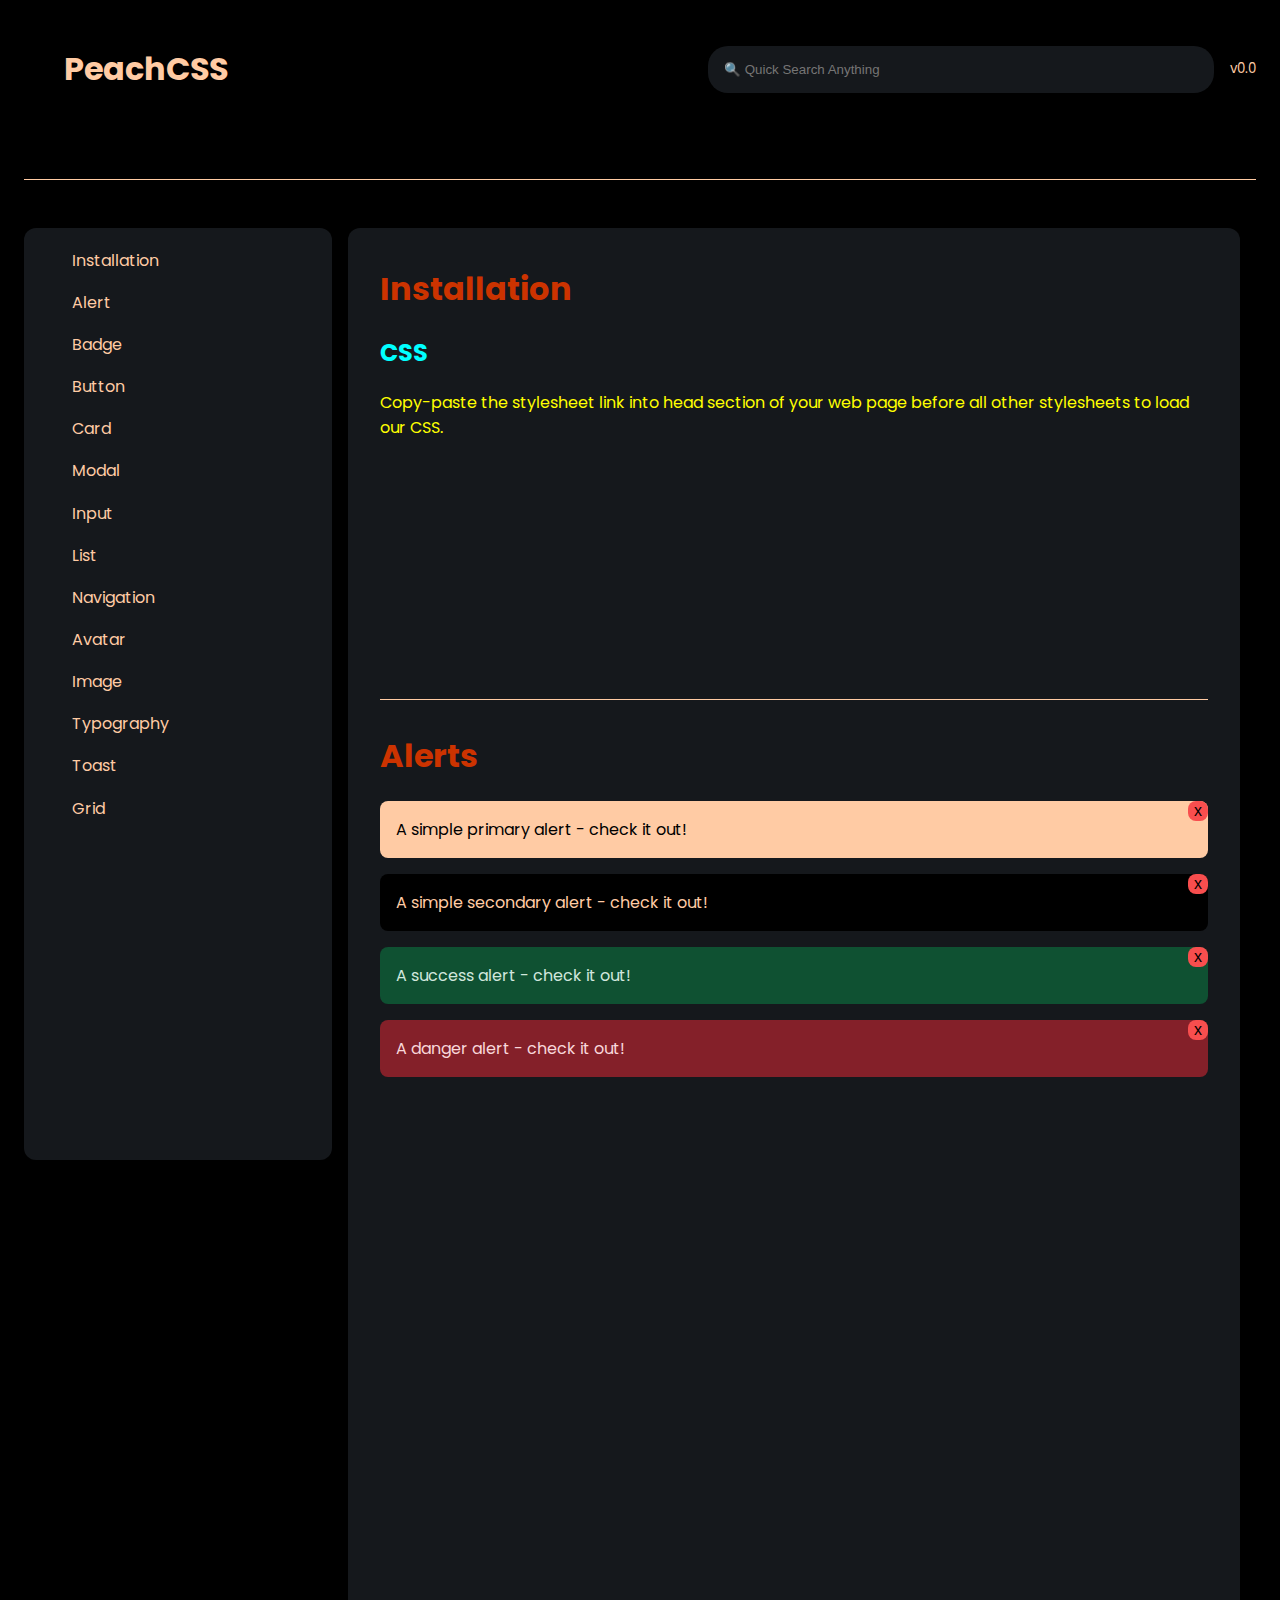
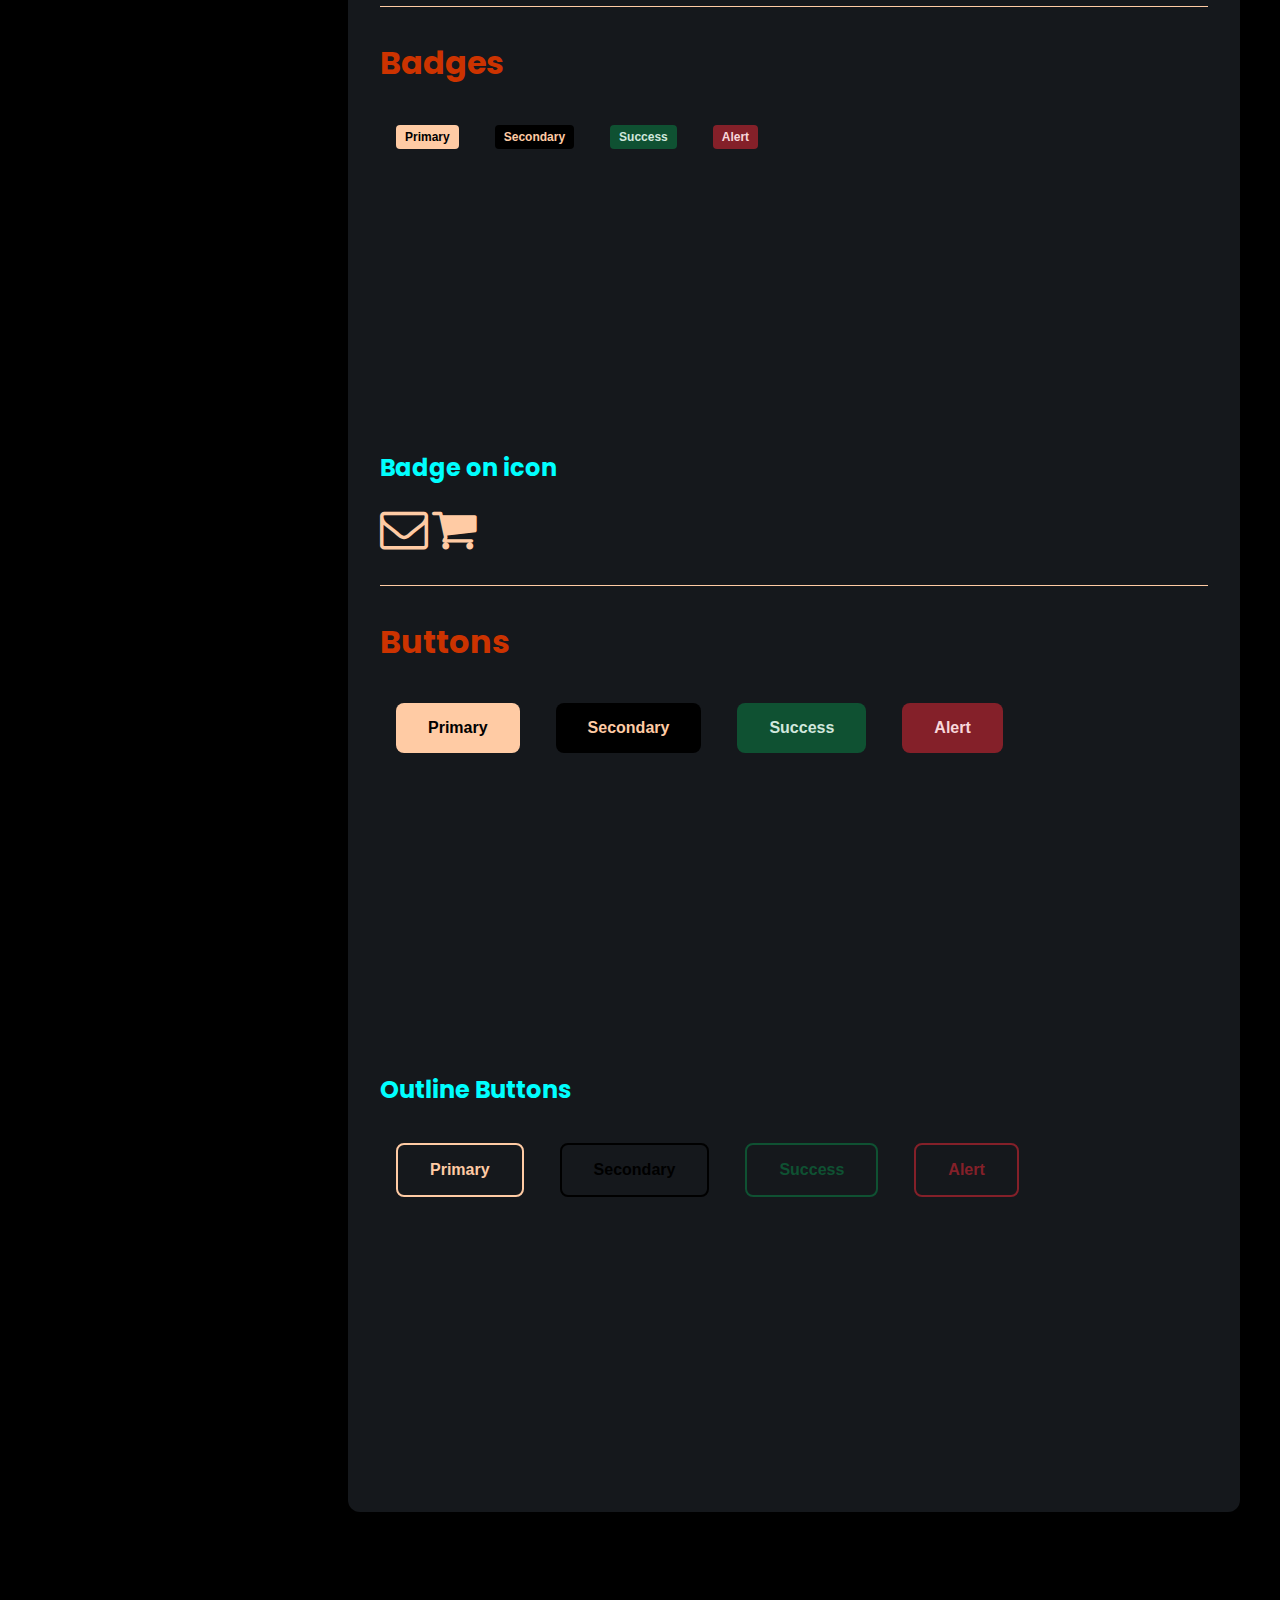
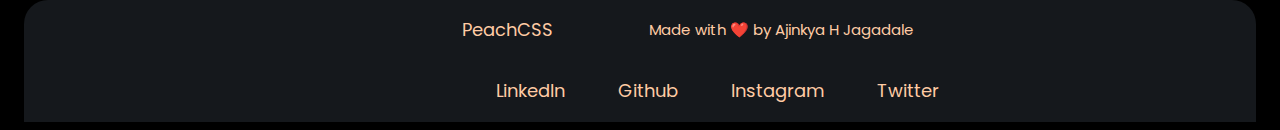
==== main.html @ f51a2811 "update: badges" ====
<!DOCTYPE html>
<html lang="en">
<head>
    <meta charset="UTF-8">
    <meta http-equiv="X-UA-Compatible" content="IE=edge">
    <meta name="viewport" content="width=device-width, initial-scale=1.0">
    <link rel="stylesheet" href="style.css">  
    <link rel="stylesheet" href="https://cdnjs.cloudflare.com/ajax/libs/font-awesome/4.7.0/css/font-awesome.min.css">
    <title>Peach CSS - Component Library</title>
</head>
<body>
    <nav class="navigation">
        <h1 class="nav-head">PeachCSS</h1>
        <input class="nav-input" placeholder="🔍 Quick Search Anything" />
        <small>v0.0</small>
    </nav>
    <div class="divider"></div>
    
    <div class="wrapper">
        <div class="sidebar">
           <div class="sidebar-menu">
            <a  class="indi-link" href="/">Installation</a>
            <a  class="indi-link" href="/">Alert</a>
            <a  class="indi-link" href="/">Badge</a>
            <a  class="indi-link" href="/">Button</a>
            <a  class="indi-link" href="/">Card</a>
            <a  class="indi-link" href="/">Modal</a>
            <a  class="indi-link" href="/">Input</a>
            <a  class="indi-link" href="/">List</a>
            <a  class="indi-link" href="/">Navigation</a>
            <a  class="indi-link" href="/">Avatar</a>
            <a  class="indi-link" href="/">Image</a>
            <a  class="indi-link" href="/">Typography</a>
            <a  class="indi-link" href="/">Toast</a>
            <a  class="indi-link" href="/">Grid</a>
           </div>        
        </div>
        <div class="main-content">
            <div class="installation">
                <h1 style="color: #CC3300;">Installation</h1>
                <h2 style="color: cyan;">CSS</h2> 
                <p style="color: yellow">Copy-paste the stylesheet link into head section of your web page before all other stylesheets to load our CSS.</p>
                <iframe
                    src="https://carbon.now.sh/embed?bg=rgba%28155%2C155%2C155%2C1%29&t=cobalt&wt=sharp&l=auto&ds=true&dsyoff=20px&dsblur=68px&wc=true&wa=true&pv=56px&ph=56px&ln=false&fl=1&fm=Hack&fs=14px&lh=133%25&si=false&es=2x&wm=false&code=%253Clink%2520rel%253D%2522stylesheet%2522%2520href%253D%2522https%253A%252F%252Fpeachcss.netlify.app%252Fstyle.css%2522%2520%252F%253E"
                    style="width: 748px; height: 204px; border:0; transform: scale(1); overflow:hidden;"
                    sandbox="allow-scripts allow-same-origin">
                </iframe>
            </div>
            <div class="divider"></div>
            <div class="alerts">
                <h1 style="color: #CC3300;">Alerts</h1>
                    <div class="primary-simple-alert">
                         <div> A simple primary alert - check it out! </div>  
                        <button class="cross">x</button>
                    </div>
                    <div class="secondary-simple-alert">
                        <div> A simple secondary alert - check it out! </div>  
                       <button class="cross">x</button>
                    </div> 
                    <div class="success-alert">
                        <div> A success alert - check it out! </div>  
                       <button class="cross">x</button>
                    </div>
                    <div class="danger-alert">
                        <div> A danger alert - check it out! </div>  
                       <button class="cross">x</button>
                    </div>
                    <iframe
                        src="https://carbon.now.sh/embed?bg=rgba%28155%2C155%2C155%2C1%29&t=cobalt&wt=sharp&l=auto&ds=true&dsyoff=20px&dsblur=68px&wc=true&wa=true&pv=56px&ph=56px&ln=false&fl=1&fm=Hack&fs=14px&lh=133%25&si=false&es=2x&wm=false&code=%253Cdiv%2520class%253D%2522primary-simple-alert%2522%253E%250A%2509%253Cdiv%253E%2520A%2520simple%2520primary%2520alert%2520-%2520check%2520it%2520out%21%2520%253C%252Fdiv%253E%2520%2520%250A%2520%2520%2520%2520%253Cbutton%2520class%253D%2522cross%2522%253Ex%253C%252Fbutton%253E%250A%253C%252Fdiv%253E%250A%253Cdiv%2520class%253D%2522secondary-simple-alert%2522%253E%250A%2509%253Cdiv%253E%2520A%2520simple%2520secondary%2520alert%2520-%2520check%2520it%2520out%21%2520%253C%252Fdiv%253E%2520%2520%250A%2520%2520%2520%2520%253Cbutton%2520class%253D%2522cross%2522%253Ex%253C%252Fbutton%253E%250A%253C%252Fdiv%253E%2520%250A%253Cdiv%2520class%253D%2522success-alert%2522%253E%250A%2509%253Cdiv%253E%2520A%2520success%2520alert%2520-%2520check%2520it%2520out%21%2520%253C%252Fdiv%253E%2520%2520%250A%2509%253Cbutton%2520class%253D%2522cross%2522%253Ex%253C%252Fbutton%253E%250A%253C%252Fdiv%253E%250A%253Cdiv%2520class%253D%2522danger-alert%2522%253E%250A%2509%253Cdiv%253E%2520A%2520danger%2520alert%2520-%2520check%2520it%2520out%21%2520%253C%252Fdiv%253E%2520%2520%250A%2520%2520%2520%2520%253Cbutton%2520class%253D%2522cross%2522%253Ex%253C%252Fbutton%253E%250A%253C%252Fdiv%253E"
                        style="width: 648px; height: 474px; border:0; transform: scale(1); overflow:hidden;"
                        sandbox="allow-scripts allow-same-origin">
                    </iframe>
            </div>
            <div class="divider"></div>
            <div class="badges">
                <h1 style="color: #CC3300;">Badges</h1>
                <button class="primary-col badge">Primary</button>
                <button class="secondary-col badge">Secondary</button>
                <button class="success-col badge">Success</button>
                <button class="danger-col badge">Alert</button>
                <iframe
                    src="https://carbon.now.sh/embed?bg=rgba%28155%2C155%2C155%2C1%29&t=cobalt&wt=sharp&l=auto&ds=true&dsyoff=20px&dsblur=68px&wc=true&wa=true&pv=56px&ph=56px&ln=false&fl=1&fm=Hack&fs=14px&lh=133%25&si=false&es=2x&wm=false&code=%253Cbutton%2520class%253D%2522primary-col%2520badge%2522%253EPrimary%253C%252Fbutton%253E%250A%253Cbutton%2520class%253D%2522secondary-col%2520badge%2522%253ESecondary%253C%252Fbutton%253E%250A%253Cbutton%2520class%253D%2522success-col%2520badge%2522%253ESuccess%253C%252Fbutton%253E%250A%253Cbutton%2520class%253D%2522danger-col%2520badge%2522%253EAlert%253C%252Fbutton%253E"
                    style="width: 606px; height: 258px; border:0; transform: scale(1); overflow:hidden;"
                    sandbox="allow-scripts allow-same-origin">
                </iframe>
                <h2 style="color: cyan;">Badge on icon</h2>
                <i class="fa fa-envelope-o" style="font-size:48px;" aria-hidden="true"></i> 
                <i class="fa fa-shopping-cart" style="font-size:48px;" aria-hidden="true"></i>
            </div>
              
            <div class="divider"></div>
            <div class="buttons">
                <h1 style="color: #CC3300;">Buttons</h1>
                <button class="primary-button">Primary</button>
                <button class="secondary-button">Secondary</button>
                <button class="success-button">Success</button>
                <button class="danger-button">Alert</button>
                <iframe
                    src="https://carbon.now.sh/embed?bg=rgba%28155%2C155%2C155%2C1%29&t=cobalt&wt=sharp&l=auto&ds=true&dsyoff=20px&dsblur=68px&wc=true&wa=true&pv=56px&ph=56px&ln=false&fl=1&fm=Hack&fs=14px&lh=133%25&si=false&es=2x&wm=false&code=%253Cbutton%2520class%253D%2522primary-button%2522%253EPrimary%253C%252Fbutton%253E%250A%253Cbutton%2520class%253D%2522secondary-button%2522%253ESecondary%253C%252Fbutton%253E%250A%253Cbutton%2520class%253D%2522success-button%2522%253ESuccess%253C%252Fbutton%253E%250A%253Cbutton%2520class%253D%2522danger-button%2522%253EAlert%253C%252Fbutton%253E%250A%2520%2520%2520%2520%2520%2520%2520%2520%2520%2520%2520%2520%2520%2520%2520%2520"
                    style="width: 580px; height: 276px; border:0; transform: scale(1); overflow:hidden;"
                    sandbox="allow-scripts allow-same-origin">
                </iframe>
                <h2 style="color: cyan;">Outline Buttons</h2>
                <button class="outline-primary-button">Primary</button>
                <button class="outline-secondary-button">Secondary</button>
                <button class="outline-success-button">Success</button>
                <button class="outline-danger-button">Alert</button>  
                <iframe
                    src="https://carbon.now.sh/embed?bg=rgba%28155%2C155%2C155%2C1%29&t=cobalt&wt=sharp&l=auto&ds=true&dsyoff=20px&dsblur=68px&wc=true&wa=true&pv=56px&ph=56px&ln=false&fl=1&fm=Hack&fs=14px&lh=133%25&si=false&es=2x&wm=false&code=%253Cbutton%2520class%253D%2522outline-primary-button%2522%253EPrimary%253C%252Fbutton%253E%250A%253Cbutton%2520class%253D%2522outline-secondary-button%2522%253ESecondary%253C%252Fbutton%253E%250A%253Cbutton%2520class%253D%2522outline-success-button%2522%253ESuccess%253C%252Fbutton%253E%250A%253Cbutton%2520class%253D%2522outline-danger-button%2522%253EAlert%253C%252Fbutton%253E%250A%2520%2520%2520%2520%2520%2520%2520%2520%2520%2520%2520%2520%2520%2520%2520%2520"
                    style="width: 648px; height: 276px; border:0; transform: scale(1); overflow:hidden;"
                    sandbox="allow-scripts allow-same-origin">
                </iframe>          
            </div>
        </div>
    </div>


    <footer >
        <div class="footer">
            <div class="footer-content">
                <div class="footer-header">
                    PeachCSS 
                </div>
                <small>Made with ❤️ by Ajinkya H Jagadale</small>    
            </div>
            <ul class="list-non-bullet">
            <li class="list-item-inline">
                <a class="link" href="https://www.linkedin.com/in/ajinkya-h-jagadale-78a899200">LinkedIn</a>
            </li>
            <li  class="list-item-inline">
                <a class="link" href="https://github.com/ajinkyajagdale21">Github</a>
            </li>
            <li  class="list-item-inline">
                <a class="link" href="https://instagram.com/ajinkyajagdale21">Instagram</a>
            </li>
            <li  class="list-item-inline">
                <a class="link" href="https://twitter.com/Ajinkya_J_21">Twitter</a>
            </li>
        </ul>
        </div> 
    </footer>
</body>
</html>
---- style.css ----
@import url("https://fonts.googleapis.com/css2?family=Poppins:wght@600&display=swap");

body {
  font-family: "Poppins", sans-serif;
  background-color: black;
  color: #ffcba4;
  padding: 0rem 1rem;
}
.navigation {
  display: flex;
  align-items: center;
  justify-content: center;
  padding-left: 40px;
  padding-top: 1rem;
  padding-bottom: 2rem;
}
.nav-head {
  font-weight: bolder;
}
.nav-input {
  padding: 1rem;
  margin-left: 30rem;
  border: none;
  width: 40%;
  background-color: #15181c;
  border-radius: 20px;
  color: white;
}
.navigation > small {
  margin-left: 1rem;
}
.divider {
  height: 0.07rem;
  background-color: #ffcba4;
  margin: 2rem 0rem;
}
section {
  padding: 2rem;
  color: white;
}
section > p {
  color: rgb(122, 231, 231);
  padding: 2rem 18rem;
}
.section-header {
  font-size: x-large;
  font-weight: bolder;
  padding: 0rem 18rem;
}
.sec-btn {
  border: none;
  color: black;
  background-color: #ffcba4;
  padding: 1rem;
  font-weight: 780;
  border-radius: 0.5rem;
  border: white;
  margin: 1rem 33rem;
  font-size: large;
  cursor: pointer;
  text-decoration: none;
}
.footer {
  background-color: #15181c;
  padding-bottom: 0.01rem;
  margin-top: 4.5rem;
  border-top-right-radius: 1.5rem;
  border-top-left-radius: 1.5rem;
  font-size: large;
}
.footer-header {
  padding: 1rem 6rem;
}
.footer-content {
  display: flex;
  align-items: center;
  justify-content: center;
}
.list-non-bullet {
  list-style: none;
  padding-left: 28rem;
}

.list-item-inline {
  display: inline;
  padding: 0rem 0.5rem;
}
.link {
  box-sizing: border-box;
  text-decoration: none;
  padding: 0.5rem 1rem;
  color: #ffcba4;
  display: inline;
}
.wrapper {
  display: grid;
  grid-template-columns: 1fr 3fr;
  position: relative;
}
.sidebar {
  height: 100vh;
  margin-top: 1rem;
  padding-top: 1rem;
  padding-bottom: 1rem;
  padding-right: 3rem;
  padding-left: 3rem;
  display: flex;
  flex-direction: column;
  justify-content: space-between;
  align-items: initial;
  position: sticky;
  top: 0;
  left: 0;
  background-color: #15181c;
  border-radius: 0.75rem;
}
.sidebar-menu {
  height: 590px;
  display: flex;
  flex-direction: column;
  justify-content: space-around;
}
.indi-link {
  text-decoration: none;
  color: #ffcba4;
  padding-bottom: 0.6rem;
}
.main-content {
  background-color: #15181c;
  border: box;
  border-radius: 0.75rem;
  margin: 1rem 1rem;
  position: relative;
  padding: 1rem 2rem;
}
.primary-simple-alert {
  padding: 1rem;
  margin: 1rem 0rem;
  color: black;
  background-color: #ffcba4;
  position: relative;
  border-radius: 0.5rem;
}
.secondary-simple-alert {
  padding: 1rem;
  margin: 1rem 0rem;
  background-color: black;
  color: #ffcba4;
  position: relative;
  border-radius: 0.5rem;
}
.success-alert {
  padding: 1rem;
  margin: 1rem 0rem;
  background-color: #0f5132;
  color: #d1e7dd;
  position: relative;
  border-radius: 0.5rem;
}
.danger-alert {
  padding: 1rem;
  margin: 1rem 0rem;
  background-color: #842029;
  color: #f8d7da;
  position: relative;
  border-radius: 0.5rem;
}
.cross {
  position: absolute;
  top: 0px;
  right: 0px;
  border: none;
  border-radius: 0.5rem;
  cursor: pointer;
  color: black;
  background-color: rgb(248, 78, 78);
  font-size: medium;
}
.primary-button {
  color: black;
  background-color: #ffcba4;
  border: none;
  padding: 1rem 2rem;
  margin: 1rem;
  border-radius: 0.5rem;
  font-size: medium;
  font-weight: bold;
  cursor: pointer;
}
.secondary-button {
  background-color: black;
  color: #ffcba4;
  border: none;
  padding: 1rem 2rem;
  margin: 1rem;
  border-radius: 0.5rem;
  font-size: medium;
  font-weight: bold;
  cursor: pointer;
}
.success-button {
  background-color: #0f5132;
  color: #d1e7dd;
  border: none;
  padding: 1rem 2rem;
  margin: 1rem;
  border-radius: 0.5rem;
  font-size: medium;
  font-weight: bold;
  cursor: pointer;
}
.danger-button {
  background-color: #842029;
  color: #f8d7da;
  border: none;
  padding: 1rem 2rem;
  margin: 1rem;
  border-radius: 0.5rem;
  font-size: medium;
  font-weight: bold;
  cursor: pointer;
}
.outline-primary-button {
  color: #ffcba4;
  background-color: #15181c;
  border: 2px solid #ffcba4;
  padding: 1rem 2rem;
  margin: 1rem;
  border-radius: 0.5rem;
  font-size: medium;
  font-weight: bold;
  cursor: pointer;
}
.outline-secondary-button {
  background-color: #15181c;
  color: black;
  border: 2px solid black;
  padding: 1rem 2rem;
  margin: 1rem;
  border-radius: 0.5rem;
  font-size: medium;
  font-weight: bold;
  cursor: pointer;
}
.outline-success-button {
  background-color: #15181c;
  color: #0f5132;
  border: 2px solid #0f5132;
  padding: 1rem 2rem;
  margin: 1rem;
  border-radius: 0.5rem;
  font-size: medium;
  font-weight: bold;
  cursor: pointer;
}
.outline-danger-button {
  background-color: #15181c;
  color: #842029;
  border: 2px solid #842029;
  padding: 1rem 2rem;
  margin: 1rem;
  border-radius: 0.5rem;
  font-size: medium;
  font-weight: bold;
  cursor: pointer;
}
.primary-col {
  background-color: #ffcba4;
  color: black;
}
.secondary-col {
  color: #ffcba4;
  background-color: black;
}
.success-col {
  background-color: #0f5132;
  color: #d1e7dd;
}
.danger-col {
  background-color: #842029;
  color: #f8d7da;
}
.badge {
  padding: 0.25rem 0.5rem;
  border: 1px solid transparent;
  margin: 1rem;
  font-size: 0.75rem;
  font-weight: 600;
  border-radius: 00.25rem;
}
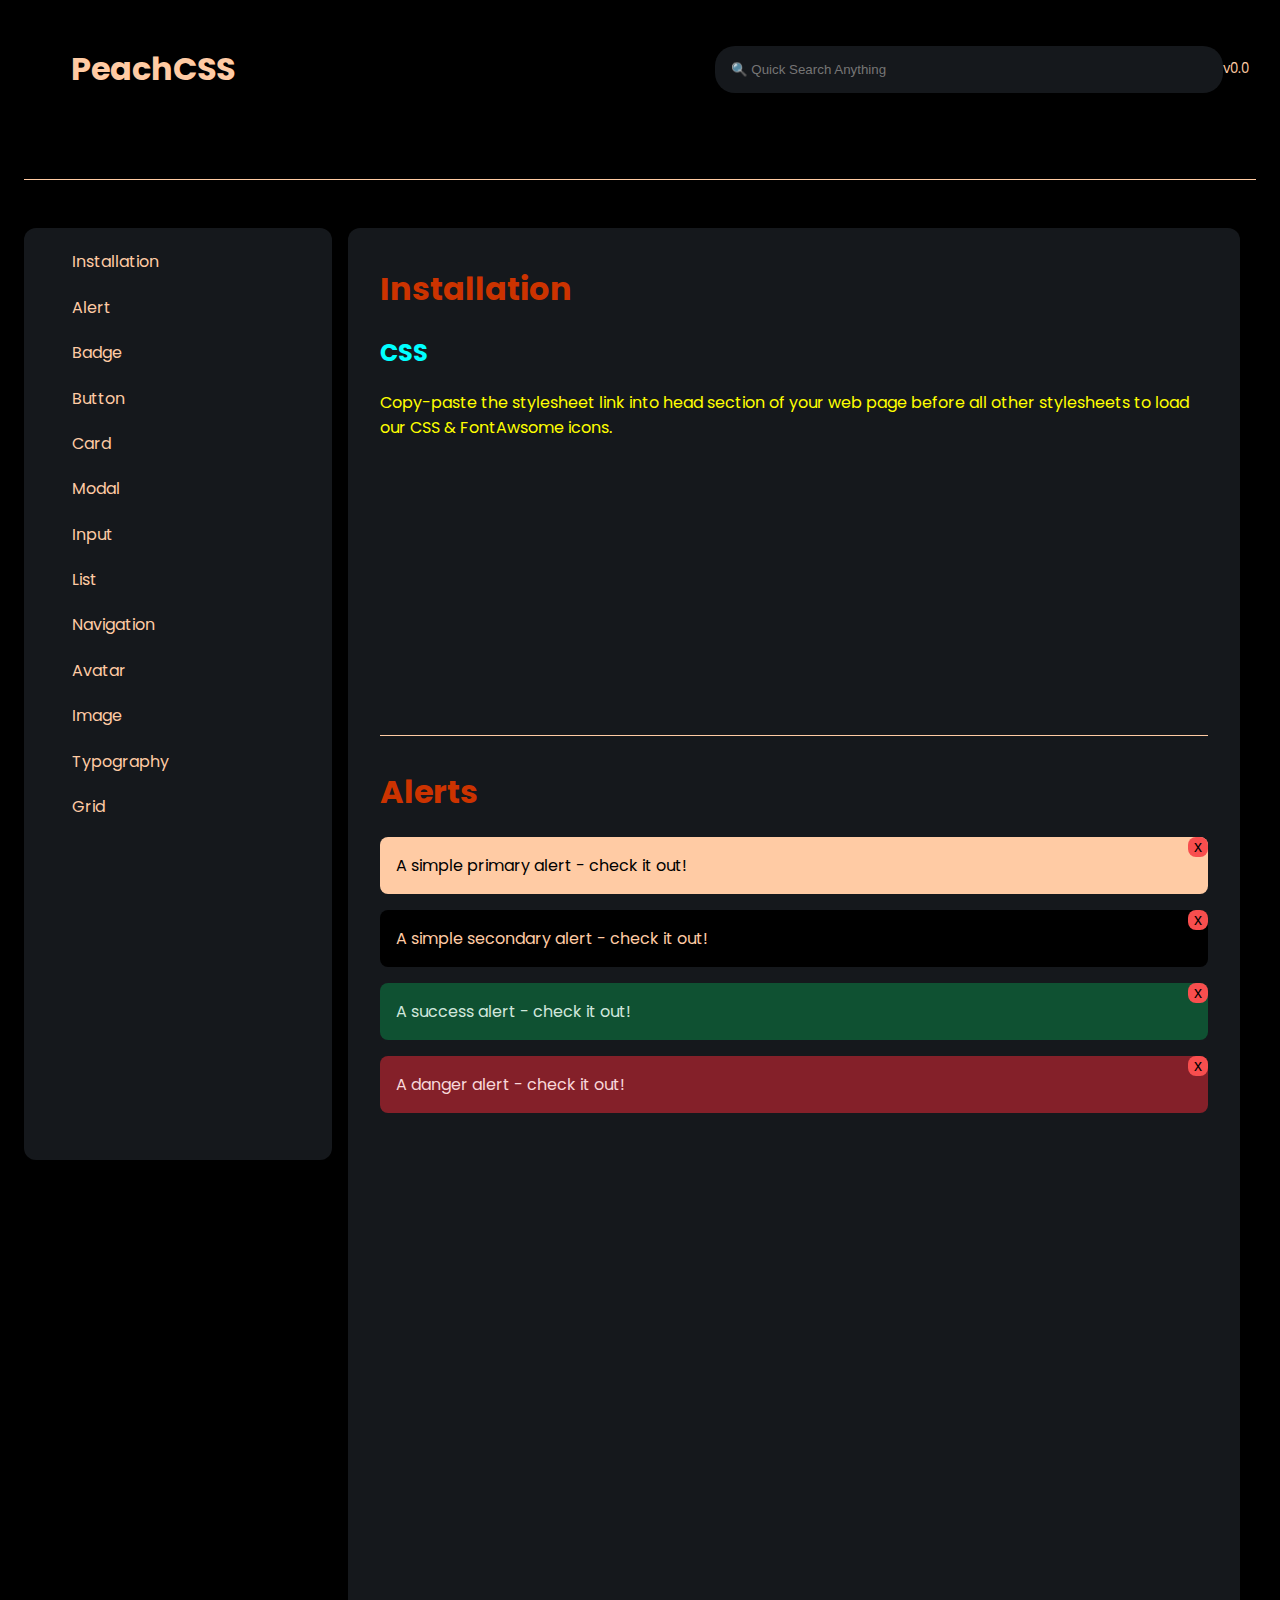
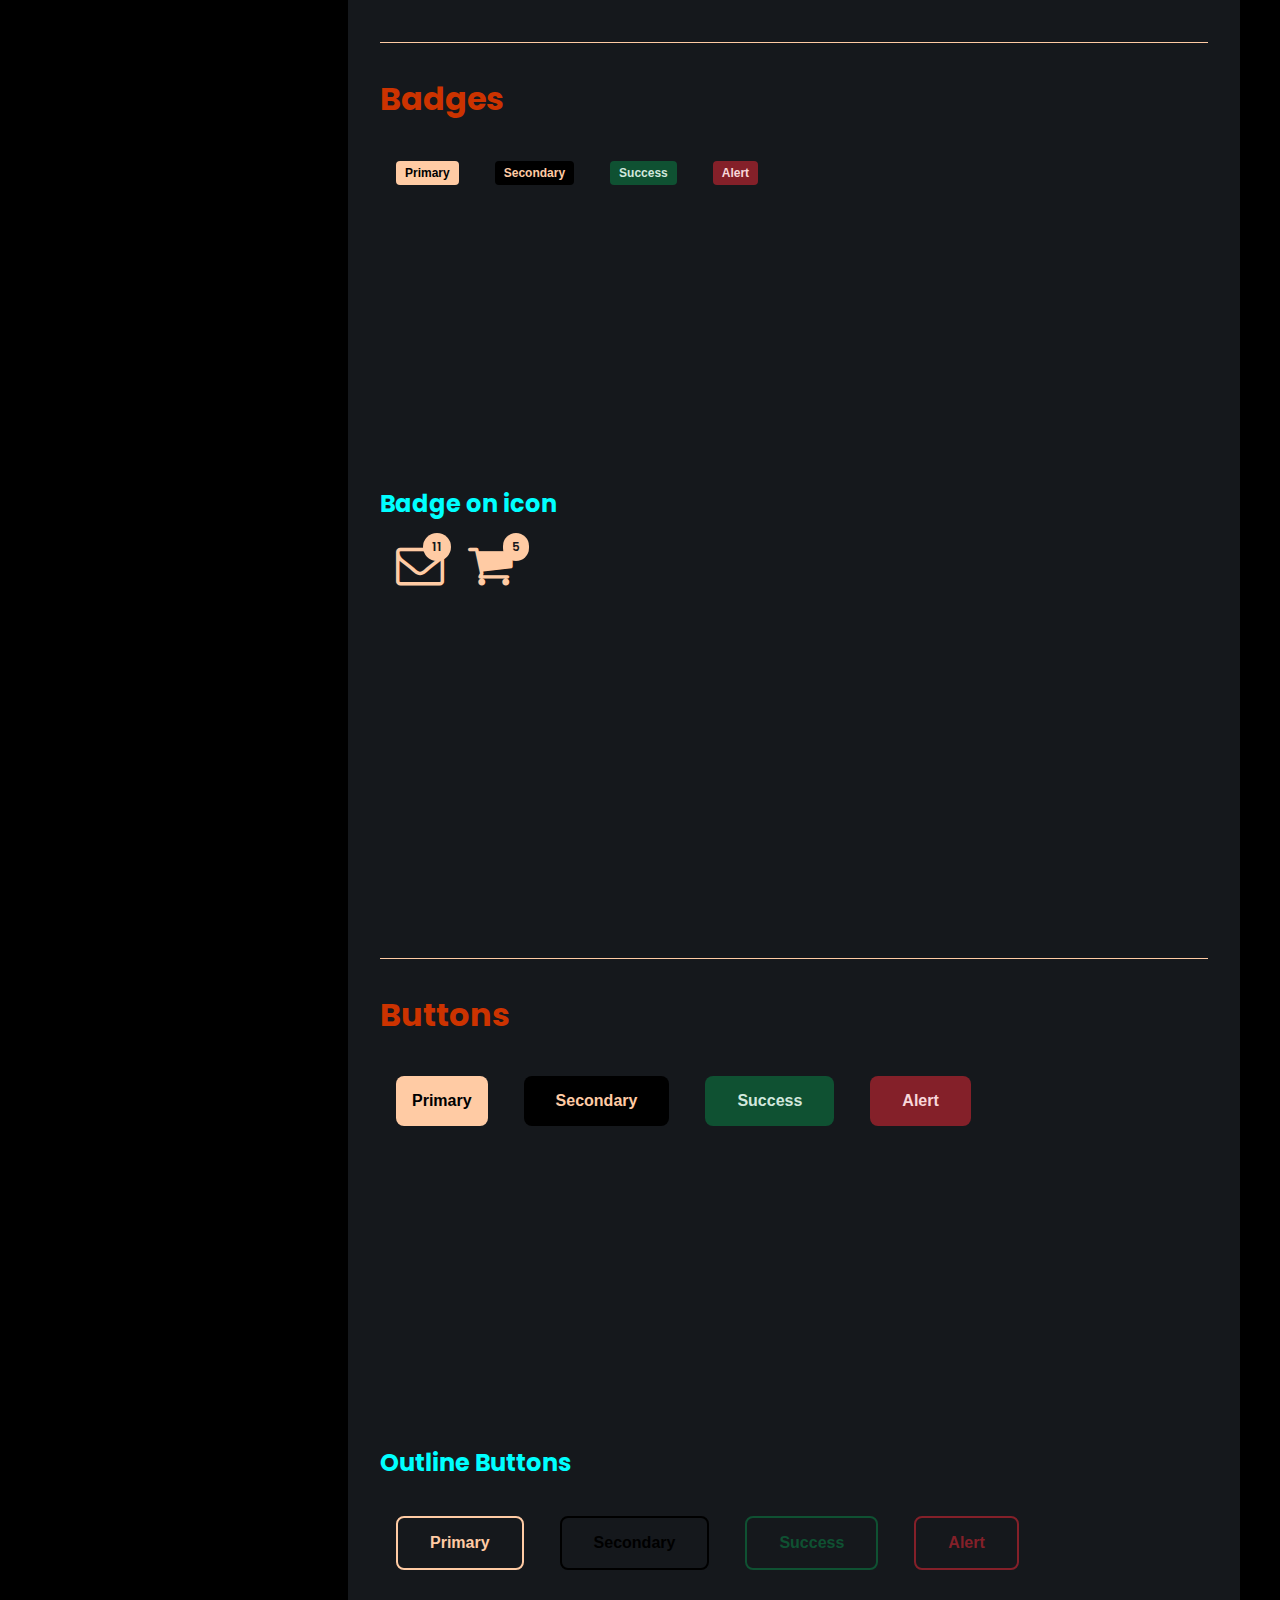
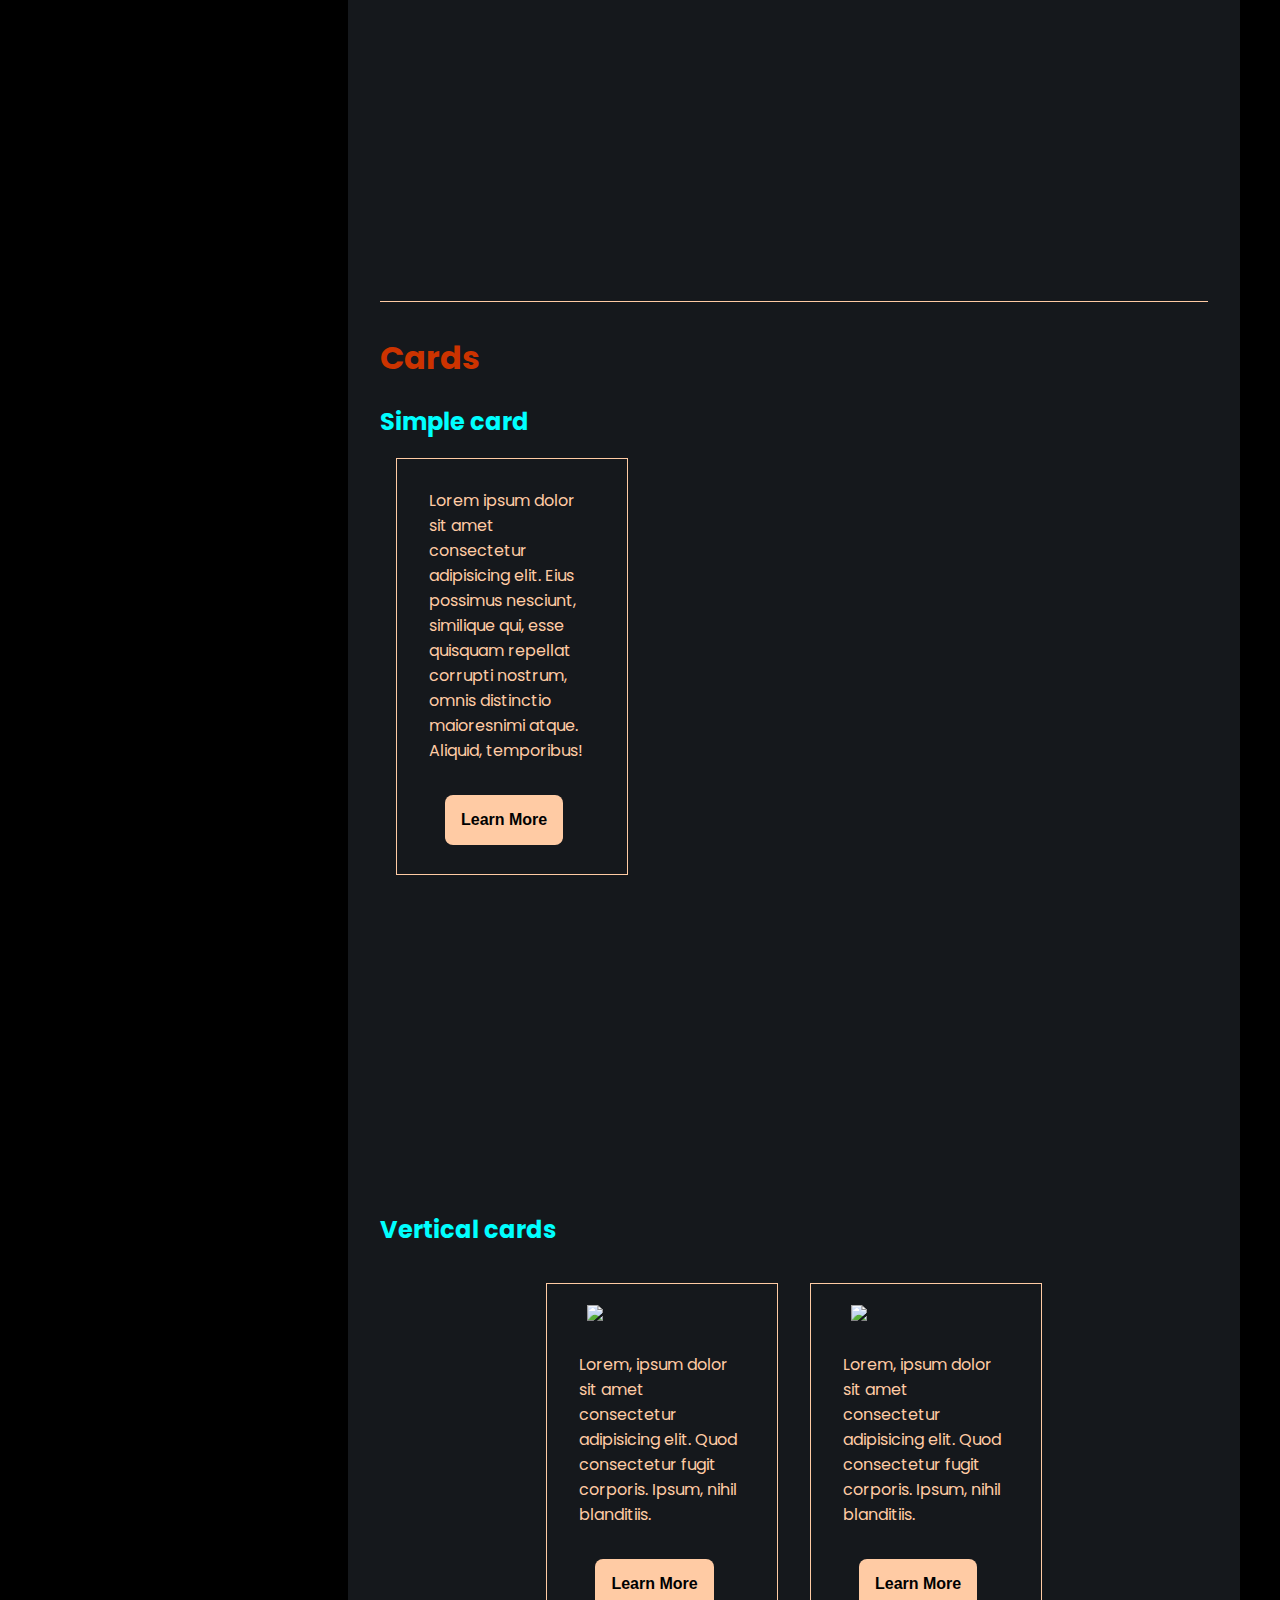
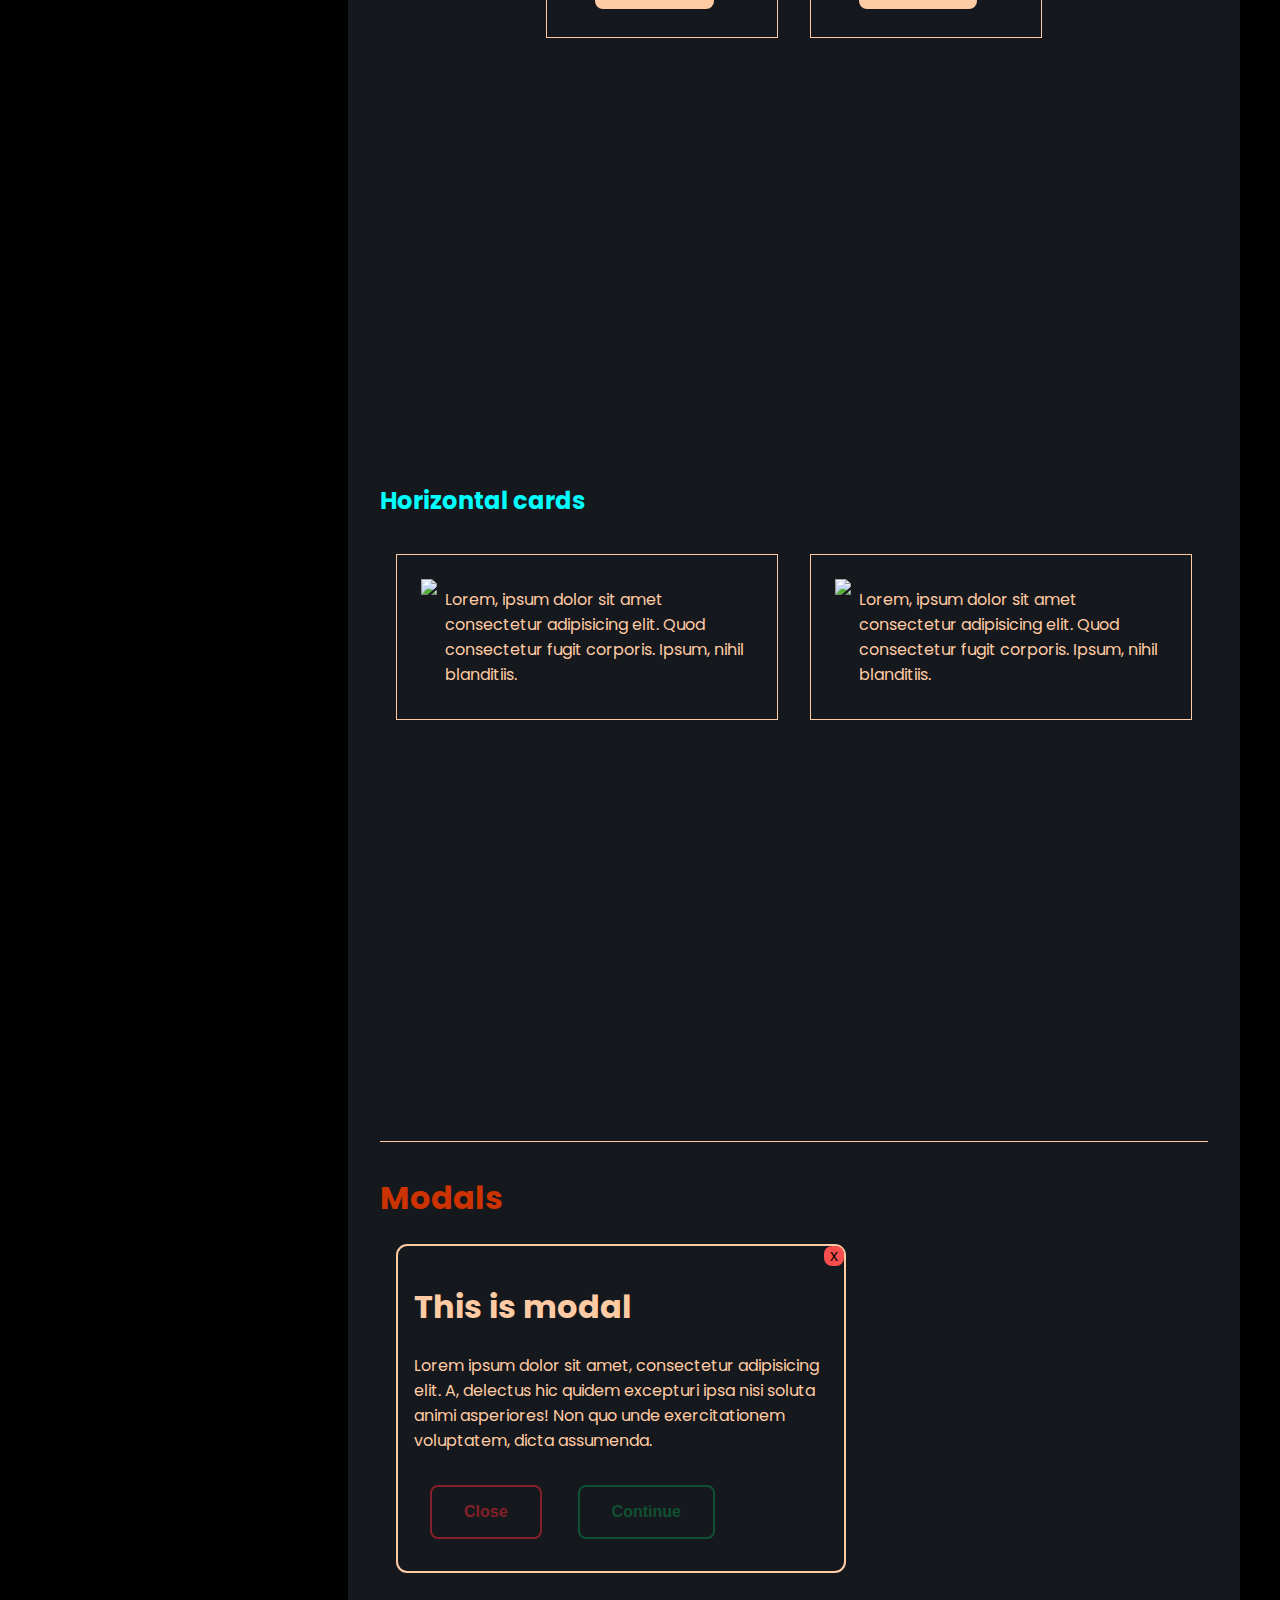
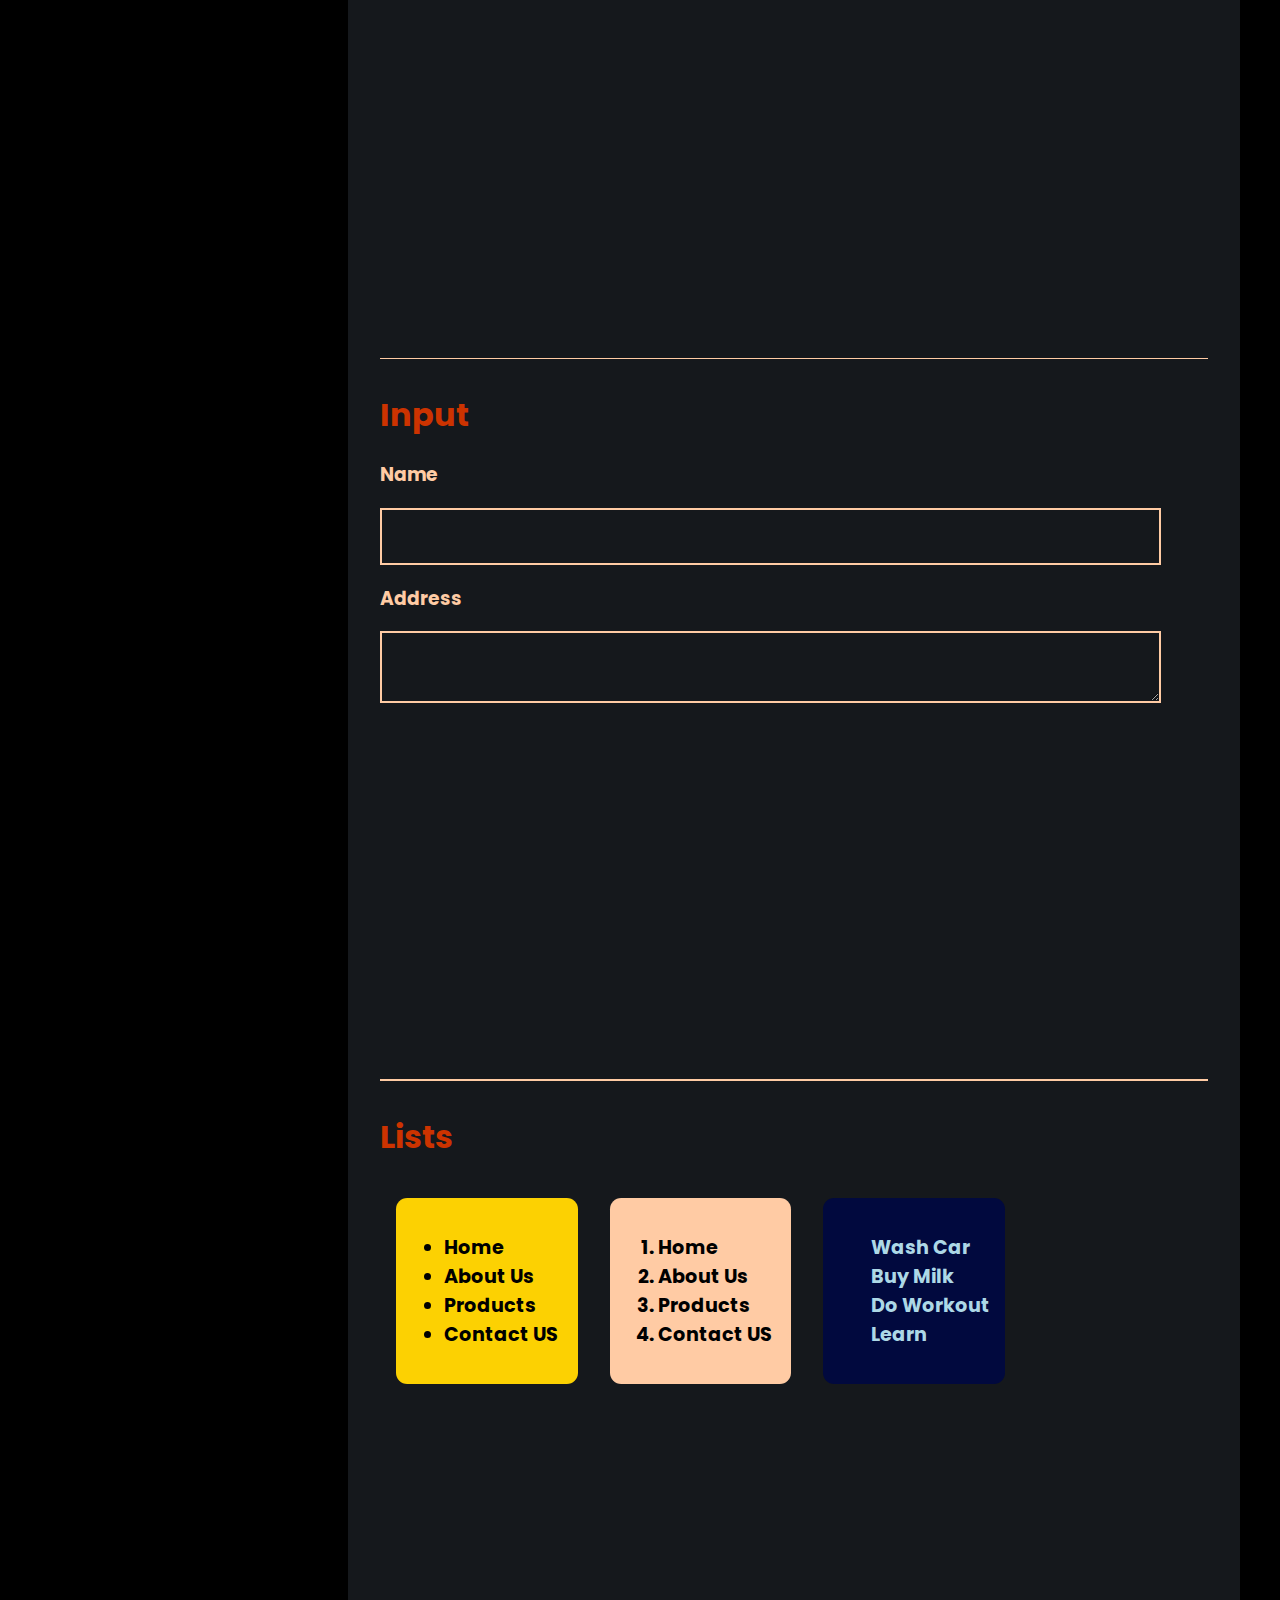
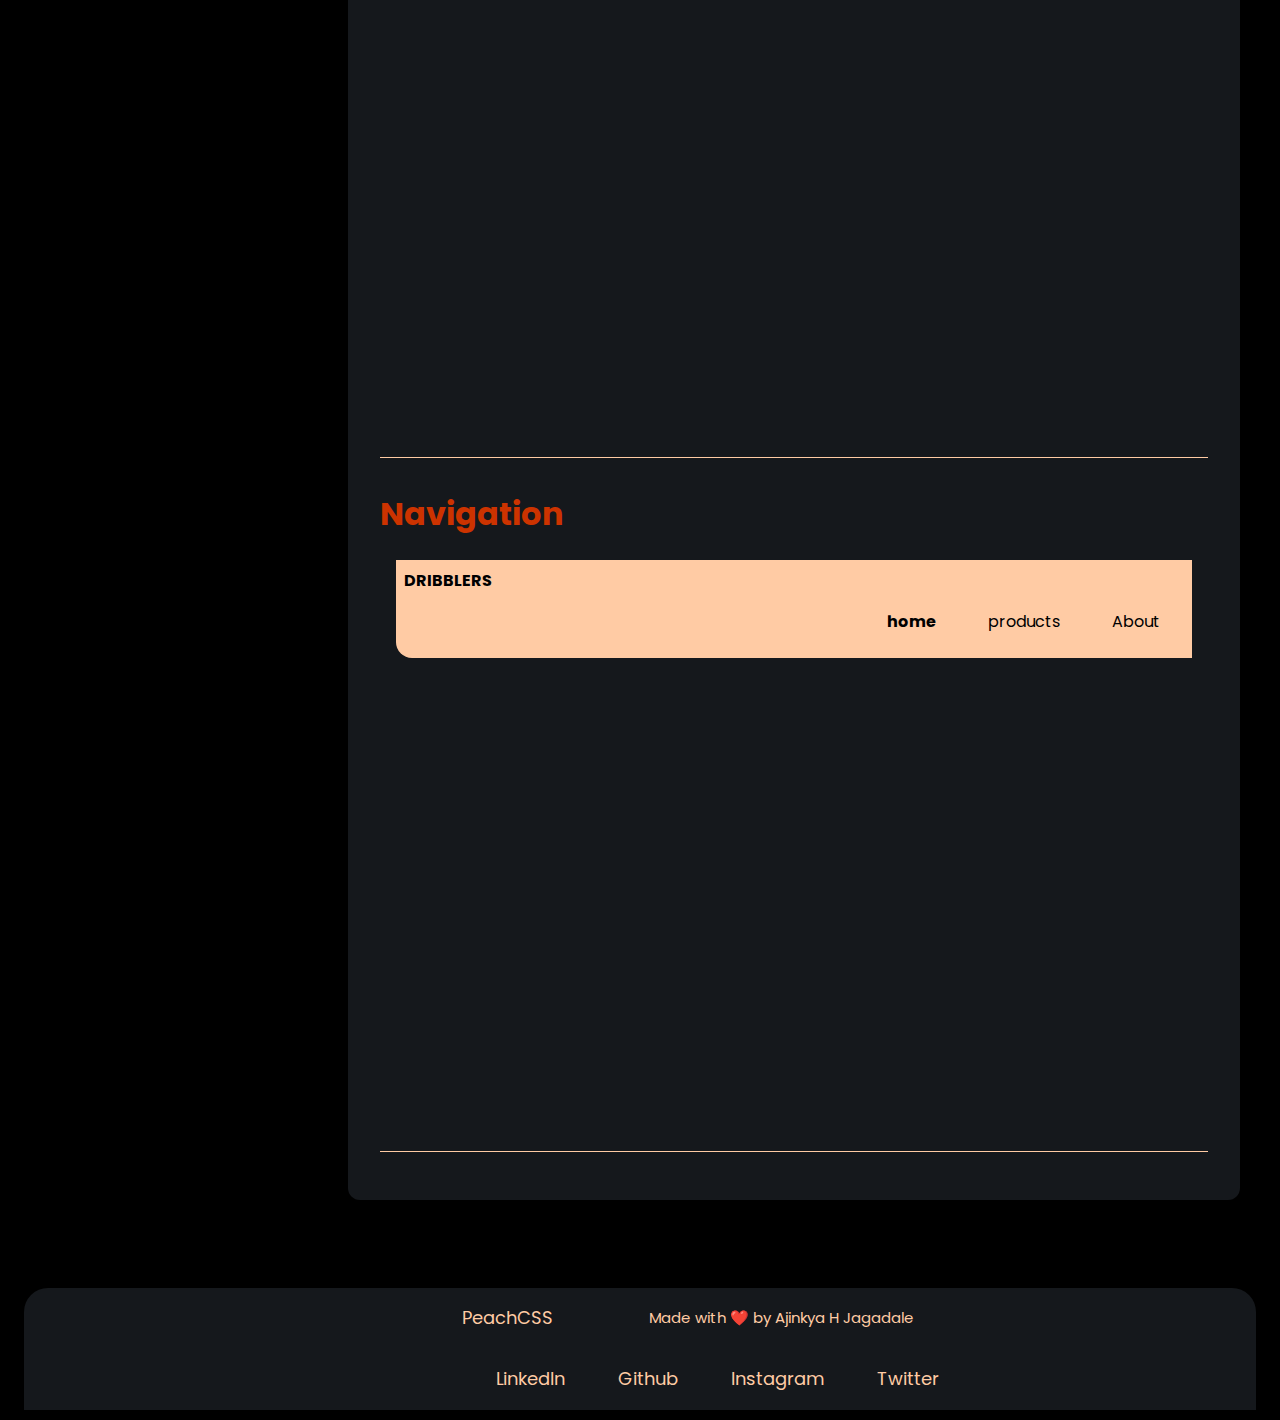
==== commit 9d0f06d3: "update: navigation" ====
--- a/main.html
+++ b/main.html
@@ -9,7 +9,7 @@
     <title>Peach CSS - Component Library</title>
 </head>
 <body>
-    <nav class="navigation">
+    <nav class="navigations">
         <h1 class="nav-head">PeachCSS</h1>
         <input class="nav-input" placeholder="🔍 Quick Search Anything" />
         <small>v0.0</small>
@@ -31,7 +31,6 @@
             <a  class="indi-link" href="/">Avatar</a>
             <a  class="indi-link" href="/">Image</a>
             <a  class="indi-link" href="/">Typography</a>
-            <a  class="indi-link" href="/">Toast</a>
             <a  class="indi-link" href="/">Grid</a>
            </div>        
         </div>
@@ -39,12 +38,13 @@
             <div class="installation">
                 <h1 style="color: #CC3300;">Installation</h1>
                 <h2 style="color: cyan;">CSS</h2> 
-                <p style="color: yellow">Copy-paste the stylesheet link into head section of your web page before all other stylesheets to load our CSS.</p>
-                <iframe
-                    src="https://carbon.now.sh/embed?bg=rgba%28155%2C155%2C155%2C1%29&t=cobalt&wt=sharp&l=auto&ds=true&dsyoff=20px&dsblur=68px&wc=true&wa=true&pv=56px&ph=56px&ln=false&fl=1&fm=Hack&fs=14px&lh=133%25&si=false&es=2x&wm=false&code=%253Clink%2520rel%253D%2522stylesheet%2522%2520href%253D%2522https%253A%252F%252Fpeachcss.netlify.app%252Fstyle.css%2522%2520%252F%253E"
-                    style="width: 748px; height: 204px; border:0; transform: scale(1); overflow:hidden;"
-                    sandbox="allow-scripts allow-same-origin">
-                </iframe>
+                <p style="color: yellow">Copy-paste the stylesheet link into head section of your web page before all other stylesheets to load our CSS & FontAwsome icons.</p>
+                <iframe
+                    src="https://carbon.now.sh/embed?bg=rgba%28155%2C155%2C155%2C1%29&t=cobalt&wt=sharp&l=auto&ds=true&dsyoff=20px&dsblur=68px&wc=true&wa=true&pv=56px&ph=56px&ln=false&fl=1&fm=Hack&fs=14px&lh=133%25&si=false&es=2x&wm=false&code=%253Clink%2520rel%253D%2522stylesheet%2522%2520href%253D%2522style.css%2522%253E%2520%2520%250A%253Clink%2520rel%253D%2522stylesheet%2522%2520href%253D%2522https%253A%252F%252Fcdnjs.cloudflare.com%252Fajax%252Flibs%252Ffont-awesome%252F4.7.0%252Fcss%252Ffont-awesome.min.css%2522%253E"
+                    style="width: 784px; height: 240px; border:0; transform: scale(1); overflow:hidden;"
+                    sandbox="allow-scripts allow-same-origin">
+                </iframe>
+
             </div>
             <div class="divider"></div>
             <div class="alerts">
@@ -84,8 +84,22 @@
                     sandbox="allow-scripts allow-same-origin">
                 </iframe>
                 <h2 style="color: cyan;">Badge on icon</h2>
-                <i class="fa fa-envelope-o" style="font-size:48px;" aria-hidden="true"></i> 
-                <i class="fa fa-shopping-cart" style="font-size:48px;" aria-hidden="true"></i>
+               <div class="icon-badges">
+                <div class="mail">
+                    <i class="fa fa-envelope-o mail" style="font-size:48px;" aria-hidden="true"></i>
+                    <div class="badge mail-icon" >11</div>
+                </div>
+                <div class="carts">
+                    <i class="fa fa-shopping-cart cart" style="font-size:48px;" aria-hidden="true"></i>
+                    <div class=" badge cart-icon">5</div>
+                </div>
+                </div>
+                <iframe
+                src="https://carbon.now.sh/embed?bg=rgba%28155%2C155%2C155%2C1%29&t=cobalt&wt=sharp&l=auto&ds=true&dsyoff=20px&dsblur=68px&wc=true&wa=true&pv=56px&ph=56px&ln=false&fl=1&fm=Hack&fs=14px&lh=133%25&si=false&es=2x&wm=false&code=%253Cdiv%2520class%253D%2522mail%2522%253E%250A%2509%253Ci%2520class%253D%2522fa%2520fa-envelope-o%2520mail%2522%2520style%253D%2522font-size%253A48px%253B%2522%2520aria-hidden%253D%2522true%2522%253E%253C%252Fi%253E%250A%2520%2520%2520%2520%253Cdiv%2520class%253D%2522badge%2520mail-icon%2522%2520%253E11%253C%252Fdiv%253E%250A%253C%252Fdiv%253E%250A%253Cdiv%2520class%253D%2522carts%2522%253E%250A%2509%253Ci%2520class%253D%2522fa%2520fa-shopping-cart%2520cart%2522%2520style%253D%2522font-size%253A48px%253B%2522%2520aria-hidden%253D%2522true%2522%253E%253C%252Fi%253E%250A%2520%2520%2520%2520%253Cdiv%2520class%253D%2522%2520badge%2520cart-icon%2522%253E5%253C%252Fdiv%253E%250A%253C%252Fdiv%253E"
+                style="width: 784px; height: 330px; border:0; transform: scale(1); overflow:hidden;"
+                sandbox="allow-scripts allow-same-origin">
+              </iframe> 
+                
             </div>
               
             <div class="divider"></div>
@@ -111,6 +125,143 @@
                     sandbox="allow-scripts allow-same-origin">
                 </iframe>          
             </div>
+            <div class="divider"></div>
+            <div class="cards">
+                <h1 style="color: #CC3300;">Cards</h1>
+                <h2  style="color: cyan;">Simple card</h2>
+                <div class="simple-card">
+                   <p>Lorem ipsum dolor sit amet consectetur adipisicing elit. Eius possimus nesciunt,
+                    similique qui, esse quisquam repellat corrupti nostrum, omnis distinctio maioresnimi atque. Aliquid, temporibus!
+                  </p>
+                    <button class="primary-button">Learn More</button>
+                </div>
+                <iframe
+                    src="https://carbon.now.sh/embed?bg=rgba%28155%2C155%2C155%2C1%29&t=cobalt&wt=sharp&l=auto&ds=true&dsyoff=20px&dsblur=68px&wc=true&wa=true&pv=56px&ph=56px&ln=false&fl=1&fm=Hack&fs=14px&lh=133%25&si=false&es=2x&wm=false&code=%253Cdiv%2520class%253D%2522simple-card%2522%253E%250A%2509%253Cp%253E%250A%2520%2520%2520%2520%2509Lorem%2520ipsum%2520dolor%2520sit%2520amet%2520consectetur%2520adipisicing%2520elit.%250A%2520%2520%2520%2520%253C%252Fp%253E%250A%2520%2520%2520%2520%253Cbutton%2520class%253D%2522primary-button%2522%253ELearn%2520More%253C%252Fbutton%253E%250A%253C%252Fdiv%253E"
+                    style="width: 690px; height: 294px; border:0; transform: scale(1); overflow:hidden;"
+                    sandbox="allow-scripts allow-same-origin">
+                </iframe>
+                <h2  style="color: cyan;">Vertical cards</h2>
+                <div class="vertical-cards">
+                    <div class="simple-card">
+                        <img class="card-img" src="https://via.placeholder.com/150"/>
+                        <p>Lorem, ipsum dolor sit amet consectetur adipisicing elit. Quod consectetur fugit corporis. Ipsum, nihil blanditiis.</p>
+                        <button class="primary-button">Learn More</button>
+                    </div>
+                    <div class="simple-card">
+                        <img class="card-img" src="https://via.placeholder.com/150"/>
+                        <p>Lorem, ipsum dolor sit amet consectetur adipisicing elit. Quod consectetur fugit corporis. Ipsum, nihil blanditiis.</p>
+                        <button class="primary-button">Learn More</button>
+                    </div>
+                </div>
+                <iframe
+                    src="https://carbon.now.sh/embed?bg=rgba%28155%2C155%2C155%2C1%29&t=cobalt&wt=sharp&l=auto&ds=true&dsyoff=20px&dsblur=68px&wc=true&wa=true&pv=56px&ph=56px&ln=false&fl=1&fm=Hack&fs=14px&lh=133%25&si=false&es=2x&wm=false&code=%253Cdiv%2520class%253D%2522vertical-cards%2522%253E%250A%2509%253Cdiv%2520class%253D%2522simple-card%2522%253E%250A%2520%2520%2520%2520%2509%253Cimg%2520src%253D%2522https%253A%252F%252Fvia.placeholder.com%252F150%2522%252F%253E%250A%2520%2520%2520%2520%2520%2520%2520%2520%253Cp%253ELorem%252C%2520ipsum%2520dolor%2520sit%2520amet%2520consectetur%2520adipisicing%2520elit.%253C%252Fp%253E%250A%2520%2520%2520%2520%2520%2520%2520%2520%253Cbutton%2520class%253D%2522primary-button%2522%253ELearn%2520More%253C%252Fbutton%253E%250A%2520%2520%2520%2520%253C%252Fdiv%253E%250A%2520%2520%2520%2520%253Cdiv%2520class%253D%2522simple-card%2522%253E%250A%2520%2520%2520%2520%2509%253Cimg%2520src%253D%2522https%253A%252F%252Fvia.placeholder.com%252F150%2522%252F%253E%250A%2520%2520%2520%2520%2520%2520%2520%2520%253Cp%253ELorem%252C%2520ipsum%2520dolor%2520sit%2520amet%2520consectetur%2520adipisicing%2520elit.%253C%252Fp%253E%250A%2520%2520%2520%2520%2520%2520%2520%2520%253Cbutton%2520class%253D%2522primary-button%2522%253ELearn%2520More%253C%252Fbutton%253E%250A%2509%253C%252Fdiv%253E%250A%253C%252Fdiv%253E"
+                    style="width: 760px; height: 402px; border:0; transform: scale(1); overflow:hidden;"
+                    sandbox="allow-scripts allow-same-origin">
+                </iframe> 
+                <h2  style="color: cyan;">Horizontal cards</h2>        
+                <div class="horizontal-cards">
+                    <div class="h-card">
+                        <img class="card-img" src="https://via.placeholder.com/150"/>
+                        <p>Lorem, ipsum dolor sit amet consectetur adipisicing elit. Quod consectetur fugit corporis. Ipsum, nihil blanditiis.</p>
+                    </div>
+                    <div class=" h-card">
+                        <img class="card-img" src="https://via.placeholder.com/150"/>
+                        <p>Lorem, ipsum dolor sit amet consectetur adipisicing elit. Quod consectetur fugit corporis. Ipsum, nihil blanditiis.</p>
+                    </div>
+                </div>
+                <iframe
+                    src="https://carbon.now.sh/embed?bg=rgba%28155%2C155%2C155%2C1%29&t=cobalt&wt=sharp&l=auto&ds=true&dsyoff=20px&dsblur=68px&wc=true&wa=true&pv=56px&ph=56px&ln=false&fl=1&fm=Hack&fs=14px&lh=133%25&si=false&es=2x&wm=false&code=%253Cdiv%2520class%253D%2522horizontal-cards%2522%253E%250A%2509%253Cdiv%2520class%253D%2522h-card%2522%253E%250A%2520%2520%2520%2520%2509%253Cimg%2520class%253D%2522card-img%2522%2520src%253D%2522https%253A%252F%252Fvia.placeholder.com%252F150%2522%252F%253E%250A%2520%2520%2520%2520%2520%2520%2520%2520%253Cp%253ELorem%252C%2520ipsum%2520dolor%2520sit%2520amet%2520consectetur%2520adipisicing%2520elit.%253C%252Fp%253E%250A%2520%2520%2520%2520%253C%252Fdiv%253E%250A%2520%2520%2520%2520%253Cdiv%2520class%253D%2522%2520h-card%2522%253E%250A%2520%2520%2520%2520%2509%253Cimg%2520class%253D%2522card-img%2522%2520src%253D%2522https%253A%252F%252Fvia.placeholder.com%252F150%2522%252F%253E%250A%2520%2520%2520%2520%2520%2520%2520%2520%253Cp%253ELorem%252C%2520ipsum%2520dolor%2520sit%2520amet%2520consectetur%2520adipisicing%2520elit.%253C%252Fp%253E%250A%2520%2520%2520%2520%253C%252Fdiv%253E%250A%253C%252Fdiv%253E"
+                    style="width: 760px; height: 366px; border:0; transform: scale(1); overflow:hidden;"
+                    sandbox="allow-scripts allow-same-origin">
+                </iframe>
+            </div>
+            <div class="divider"></div>
+            <h1 style="color: #CC3300;">Modals</h1>
+            <div class="modals">
+                <h1>This is modal</h1>
+                <p>Lorem ipsum dolor sit amet, consectetur adipisicing elit. A, delectus hic quidem excepturi ipsa nisi soluta animi asperiores! Non quo unde exercitationem voluptatem, dicta assumenda.
+                </p>
+                <button class="cross">x</button>
+                <button class="outline-danger-button">Close</button>
+                <button class="outline-success-button">Continue</button>  
+            </div>
+            <iframe
+                src="https://carbon.now.sh/embed?bg=rgba%28155%2C155%2C155%2C1%29&t=cobalt&wt=sharp&l=auto&ds=true&dsyoff=20px&dsblur=68px&wc=true&wa=true&pv=56px&ph=56px&ln=false&fl=1&fm=Hack&fs=14px&lh=133%25&si=false&es=2x&wm=false&code=%253Cdiv%2520class%253D%2522modals%2522%253E%250A%2509%253Ch1%253EThis%2520is%2520modal%253C%252Fh1%253E%250A%2520%2520%2520%2520%253Cp%253ELorem%2520ipsum%2520dolor%2520sit%2520amet%252C%2520consectetur%2520adipisicing%2520elit.%250A%2520%2520%2520%2520%253C%252Fp%253E%250A%2520%2520%2520%2520%253Cbutton%2520class%253D%2522cross%2522%253Ex%253C%252Fbutton%253E%250A%2520%2520%2520%2520%253Cbutton%2520class%253D%2522outline-danger-button%2522%253EClose%253C%252Fbutton%253E%250A%2520%2520%2520%2520%253Cbutton%2520class%253D%2522outline-success-button%2522%253EContinue%253C%252Fbutton%253E%250A%253C%252Fdiv%253E"
+                style="width: 690px; height: 330px; border:0; transform: scale(1); overflow:hidden;"
+                sandbox="allow-scripts allow-same-origin">
+            </iframe>
+            <div class="divider"></div>
+            <h1 style="color: #CC3300;">Input</h1>
+            <div class="input">
+                <div>
+                    <h3>Name</h3>
+                    <input class="form-control"/>
+                </div>
+                <div>
+                    <h3>Address</h3>
+                    <textarea class="form-control"></textarea>
+                </div>
+            </div>
+            <iframe
+                src="https://carbon.now.sh/embed?bg=rgba%28155%2C155%2C155%2C1%29&t=cobalt&wt=sharp&l=auto&ds=true&dsyoff=20px&dsblur=68px&wc=true&wa=true&pv=56px&ph=56px&ln=false&fl=1&fm=Hack&fs=14px&lh=133%25&si=false&es=2x&wm=false&code=%253Cdiv%253E%250A%2509%253Ch3%253EName%253C%252Fh3%253E%250A%2520%2520%2520%2520%253Cinput%2520class%253D%2522form-control%2522%252F%253E%250A%253C%252Fdiv%253E%250A%253Cdiv%253E%250A%2509%253Ch3%253EAddress%253C%252Fh3%253E%250A%2509%253Ctextarea%2520class%253D%2522form-control%2522%253E%253C%252Ftextarea%253E%250A%253C%252Fdiv%253E"
+                style="width: 538px; height: 330px; border:0; transform: scale(1); overflow:hidden;"
+                sandbox="allow-scripts allow-same-origin">
+            </iframe>
+            <div class="divider"></div>
+            <h1 style="color: #CC3300;">Lists</h1>
+            <div class="lists">
+                <div class="unordered-lists">
+                    <ul>
+                        <li>Home</li>
+                        <li>About Us</li>
+                        <li>Products</li>
+                        <li>Contact US</li>
+                    </ul>
+                </div>
+                <div class="ordered-lists">
+                    <ol>
+                        <li>Home</li>
+                        <li>About Us</li>
+                        <li>Products</li>
+                        <li>Contact US</li>
+                    </ol>
+                </div>
+                <div class="styled-lists">
+                    <ul>
+                        <li>Wash Car</li>
+                        <li>Buy Milk</li>
+                        <li>Do Workout</li>
+                        <li>Learn</li>
+                    </ul>
+                </div>
+            </div>
+            <iframe
+                src="https://carbon.now.sh/embed?bg=rgba%28155%2C155%2C155%2C1%29&t=cobalt&wt=sharp&l=auto&ds=true&dsyoff=20px&dsblur=68px&wc=true&wa=true&pv=56px&ph=56px&ln=false&fl=1&fm=Hack&fs=14px&lh=133%25&si=false&es=2x&wm=false&code=%253Cdiv%2520class%253D%2522unordered-lists%2522%253E%250A%2509%253Cul%253E%250A%2520%2520%2520%2520%2509%253Cli%253EHome%253C%252Fli%253E%250A%2520%2520%2520%2520%2520%2520%2520%2520%253Cli%253EAbout%2520Us%253C%252Fli%253E%250A%2520%2520%2520%2520%2520%2520%2520%2520%253Cli%253EProducts%253C%252Fli%253E%250A%2520%2520%2520%2520%2520%2520%2520%2520%253Cli%253EContact%2520US%253C%252Fli%253E%250A%2520%2520%2520%2520%253C%252Ful%253E%250A%253C%252Fdiv%253E%250A%253Cdiv%2520class%253D%2522ordered-lists%2522%253E%250A%2520%2520%2520%2520%253Col%253E%250A%2520%2520%2520%2520%2509%253Cli%253EHome%253C%252Fli%253E%250A%2520%2520%2520%2520%2509%253Cli%253EAbout%2520Us%253C%252Fli%253E%250A%2520%2520%2520%2520%2509%253Cli%253EProducts%253C%252Fli%253E%250A%2520%2520%2520%2520%2509%253Cli%253EContact%2520US%253C%252Fli%253E%250A%2520%2520%2520%2520%253C%252Fol%253E%250A%253C%252Fdiv%253E%250A%253Cdiv%2520class%253D%2522styled-lists%2522%253E%250A%2509%253Cul%253E%250A%2520%2520%2520%2520%2509%253Cli%253EWash%2520Car%253C%252Fli%253E%250A%2520%2520%2520%2520%2520%2520%2520%2520%253Cli%253EBuy%2520Milk%253C%252Fli%253E%250A%2520%2520%2520%2520%2520%2520%2520%2520%253Cli%253EDo%2520Workout%253C%252Fli%253E%250A%2520%2520%2520%2520%2520%2520%2520%2520%253Cli%253ELearn%253C%252Fli%253E%250A%2520%2520%2520%2520%253C%252Ful%253E%250A%253C%252Fdiv%253E"
+                style="width: 400px; height: 618px; border:0; transform: scale(1); overflow:hidden;"
+                sandbox="allow-scripts allow-same-origin">
+            </iframe>
+            <div class="divider"></div>
+            <h1 style="color: #CC3300;">Navigation</h1>
+            <nav class="navigation container">
+                <div class="nav-brand">DRIBBLERS</div>
+                <ul class="list-non-bullet nav-pills"> 
+                    <li class="list-item-inline">
+                        <a class="link link-active">home</a>
+                    </li>
+                    <li class="list-item-inline">
+                        <a class="link">products</a>
+                    </li>
+                    <li class="list-item-inline">
+                        <a class="link">About</a>
+                    </li>
+                </ul>
+            </nav>
+            <iframe
+                src="https://carbon.now.sh/embed?bg=rgba%28155%2C155%2C155%2C1%29&t=cobalt&wt=sharp&l=auto&ds=true&dsyoff=20px&dsblur=68px&wc=true&wa=true&pv=56px&ph=56px&ln=false&fl=1&fm=Hack&fs=14px&lh=133%25&si=false&es=2x&wm=false&code=%253Cnav%2520class%253D%2522navigation%2520container%2522%253E%250A%2509%253Cdiv%2520class%253D%2522nav-brand%2522%253EDRIBBLERS%253C%252Fdiv%253E%250A%2520%2520%2520%2520%2520%2520%253Cul%2520class%253D%2522list-non-bullet%2520nav-pills%2522%253E%2520%250A%2520%2520%2520%2520%2520%2520%2520%2520%253Cli%2520class%253D%2522list-item-inline%2522%253E%250A%2520%2520%2520%2520%2520%2520%2520%2520%2509%253Ca%2520class%253D%2522link%2520link-active%2522%253Ehome%253C%252Fa%253E%250A%2520%2520%2520%2520%2520%2520%2520%2520%253C%252Fli%253E%250A%2520%2520%2520%2520%2520%2520%2520%2520%253Cli%2520class%253D%2522list-item-inline%2522%253E%250A%2520%2520%2520%2520%2520%2520%2520%2520%2520%2520%2520%2520%253Ca%2520class%253D%2522link%2522%253Eproducts%253C%252Fa%253E%250A%2520%2520%2520%2520%2520%2520%2520%2520%253C%252Fli%253E%250A%2520%2520%2520%2520%2520%2520%2520%2520%253Cli%2520class%253D%2522list-item-inline%2522%253E%250A%2520%2520%2520%2520%2520%2520%2520%2520%2520%2520%2520%2520%253Ca%2520class%253D%2522link%2522%253EAbout%253C%252Fa%253E%250A%2520%2520%2520%2520%2520%2520%2520%2520%253C%252Fli%253E%250A%2520%2520%2520%2520%2520%2520%253C%252Ful%253E%250A%253C%252Fnav%253E"
+                style="width: 555px; height: 438px; border:0; transform: scale(1); overflow:hidden;"
+                sandbox="allow-scripts allow-same-origin">
+            </iframe>
+            <div class="divider"></div>
         </div>
     </div>
 
--- a/style.css
+++ b/style.css
@@ -6,7 +6,7 @@
   color: #ffcba4;
   padding: 0rem 1rem;
 }
-.navigation {
+.navigations {
   display: flex;
   align-items: center;
   justify-content: center;
@@ -180,7 +180,7 @@
   color: black;
   background-color: #ffcba4;
   border: none;
-  padding: 1rem 2rem;
+  padding: 1rem 1rem;
   margin: 1rem;
   border-radius: 0.5rem;
   font-size: medium;
@@ -288,3 +288,127 @@
   font-weight: 600;
   border-radius: 00.25rem;
 }
+.mail,
+.carts {
+  position: relative;
+  padding: 0rem 0.5rem;
+}
+.mail-icon,
+.cart-icon {
+  position: absolute;
+  background-color: #ffcba4;
+  color: #15181c;
+  border-radius: 1rem;
+  top: -1.5rem;
+  left: 1.7rem;
+}
+.icon-badges {
+  display: flex;
+}
+.simple-card {
+  border: 1px solid #ffcba4;
+  width: 20%;
+  padding: 0.8rem 2rem;
+  margin: 1rem;
+}
+.vertical-cards {
+  display: flex;
+  align-items: center;
+  justify-content: center;
+}
+.horizontal-cards {
+  display: flex;
+}
+.card-img {
+  height: auto;
+  padding: 0.5rem;
+}
+.h-card {
+  display: flex;
+  flex-direction: row;
+  border: 1px solid #ffcba4;
+  padding: 1rem;
+  margin: 1rem;
+}
+.modals {
+  border: 2px solid #ffcba4;
+  border-radius: 0.7rem;
+  padding: 1rem;
+  margin: 1rem;
+  width: 50%;
+  position: relative;
+}
+.form-control {
+  background-color: #15181c;
+  color: #ffcba4;
+  border: 2px solid #ffcba4;
+  padding: 1rem;
+  font-size: large;
+  width: 90%;
+}
+.lists {
+  display: flex;
+}
+.unordered-lists {
+  background-color: #fcd102;
+  color: black;
+  display: flex;
+  align-items: center;
+  padding: 1rem 0.5rem;
+  margin: 1rem;
+  font-size: larger;
+  font-weight: bold;
+  width: 20%;
+  border-radius: 0.7rem;
+}
+.ordered-lists {
+  background-color: #ffcba4;
+  color: black;
+  display: flex;
+  align-items: center;
+  padding: 1rem 0.5rem;
+  margin: 1rem;
+  font-size: larger;
+  font-weight: bold;
+  width: 20%;
+  border-radius: 0.7rem;
+}
+.styled-lists {
+  background-color: #01093e;
+  color: lightblue;
+  display: flex;
+  align-items: center;
+  padding: 1rem 0.5rem;
+  margin: 1rem;
+  font-size: larger;
+  font-weight: bold;
+  width: 20%;
+  border-radius: 0.7rem;
+}
+.styled-lists > ul {
+  list-style-type: none;
+}
+
+.navigation {
+  background-color: #ffcba4;
+  color: black;
+  padding: 0.5rem;
+  border-bottom-left-radius: 1rem;
+  margin: 1rem;
+}
+
+.navigation .nav-brand {
+  font-weight: bold;
+}
+
+.navigation .nav-pills {
+  text-align: right;
+}
+
+.navigation .link {
+  color: black;
+}
+
+.navigation .link-active {
+  font-weight: bold;
+}
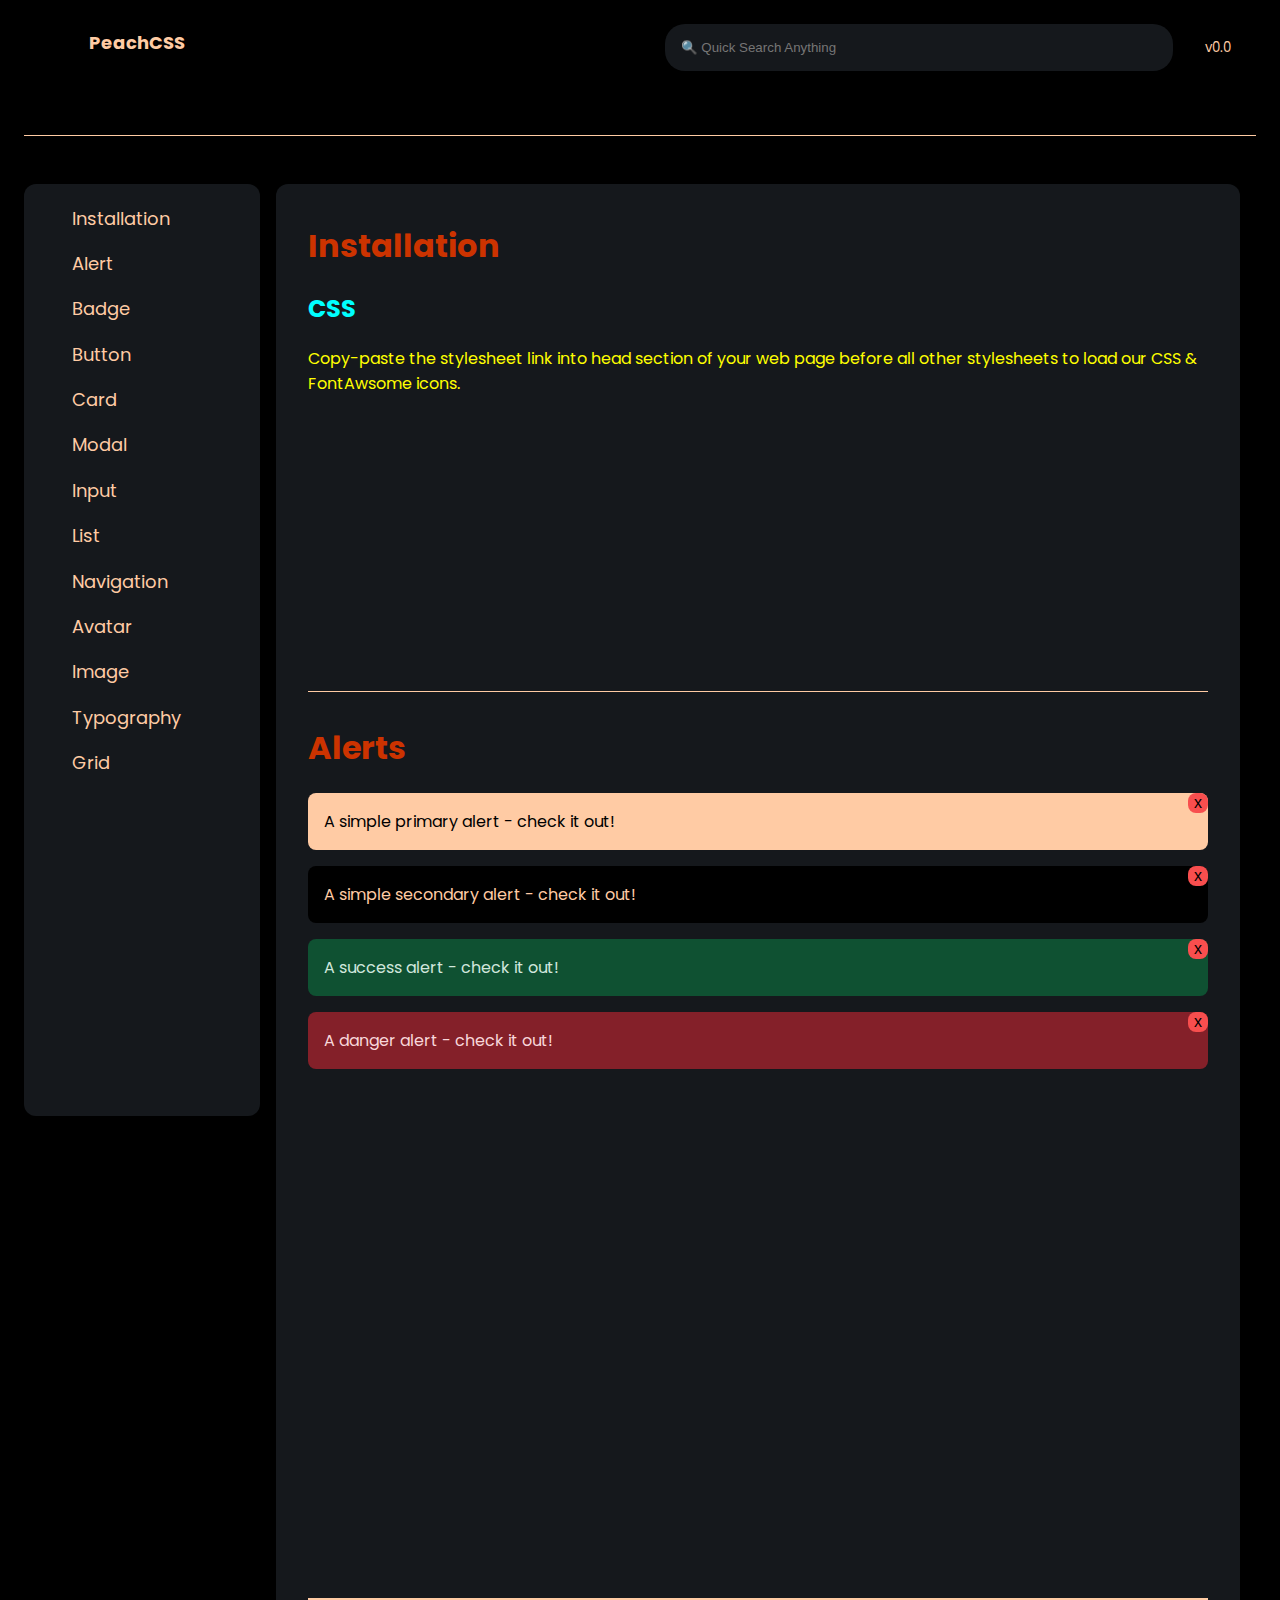
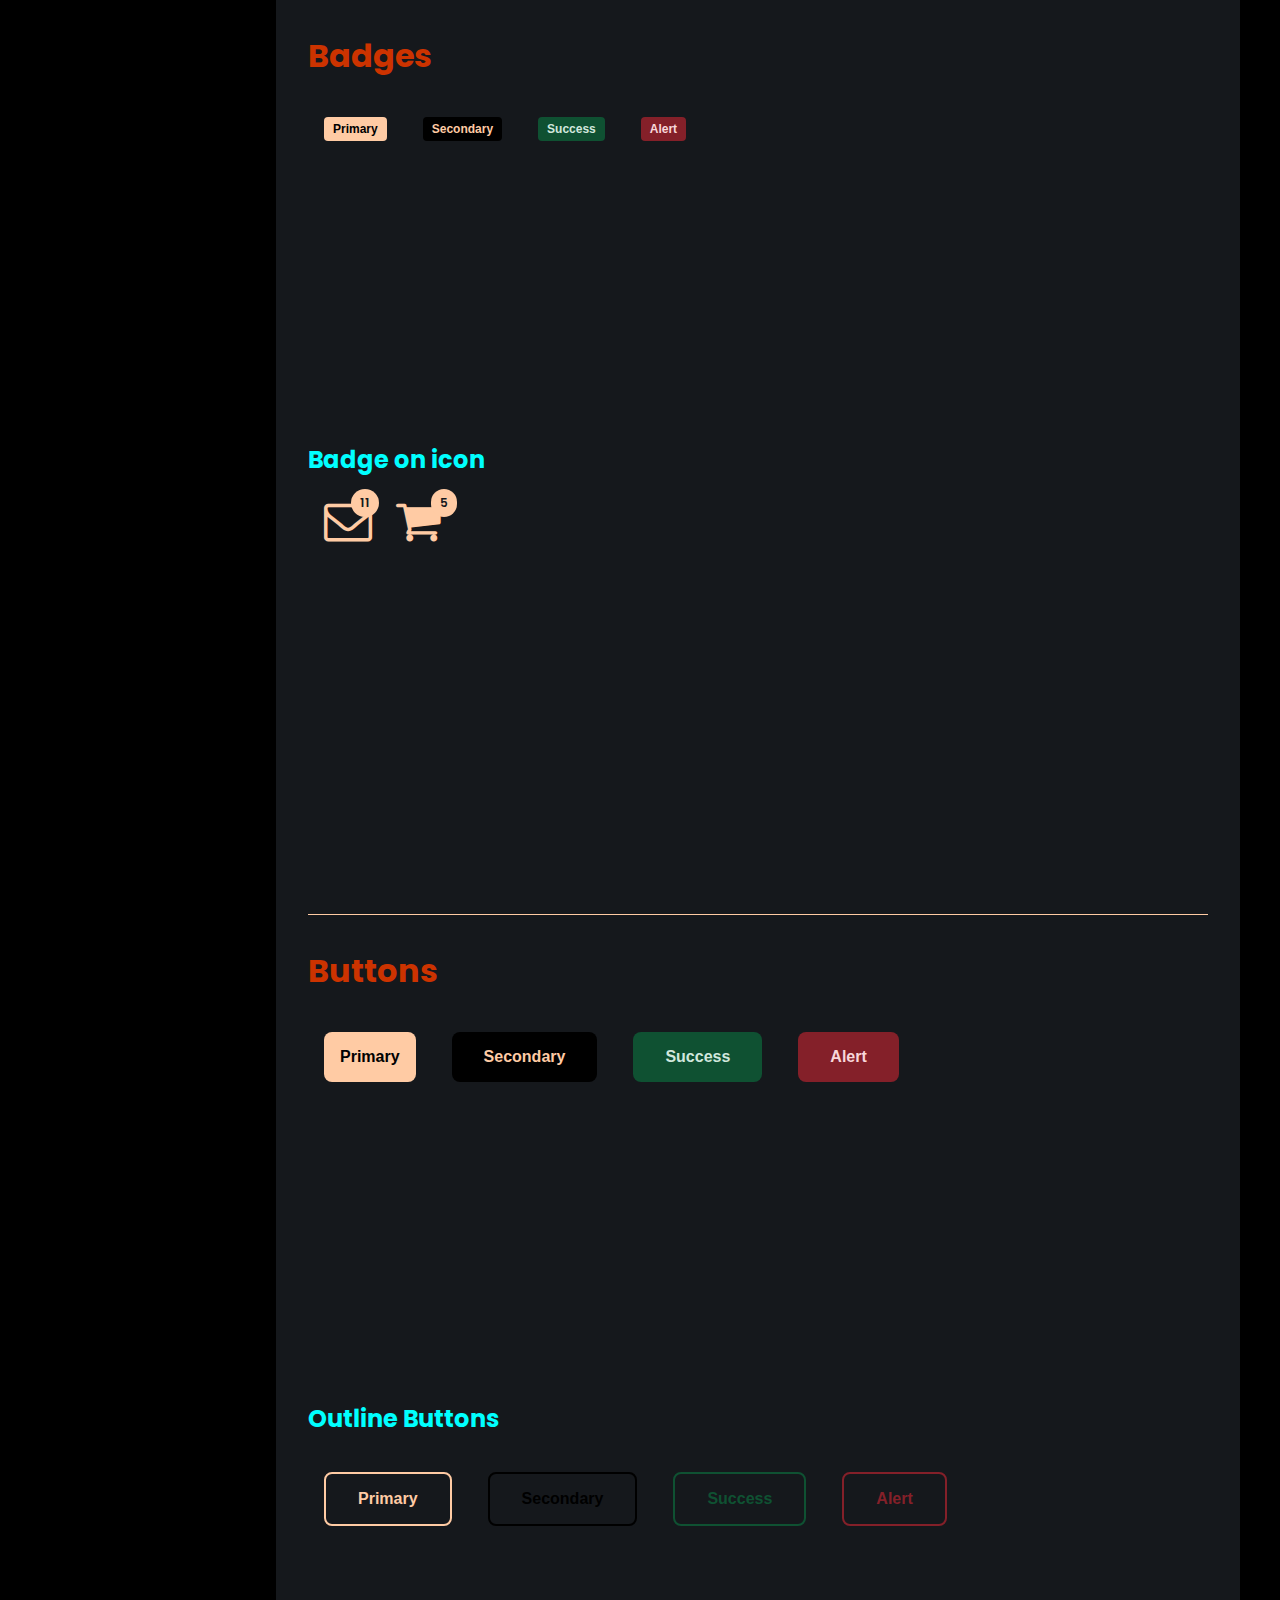
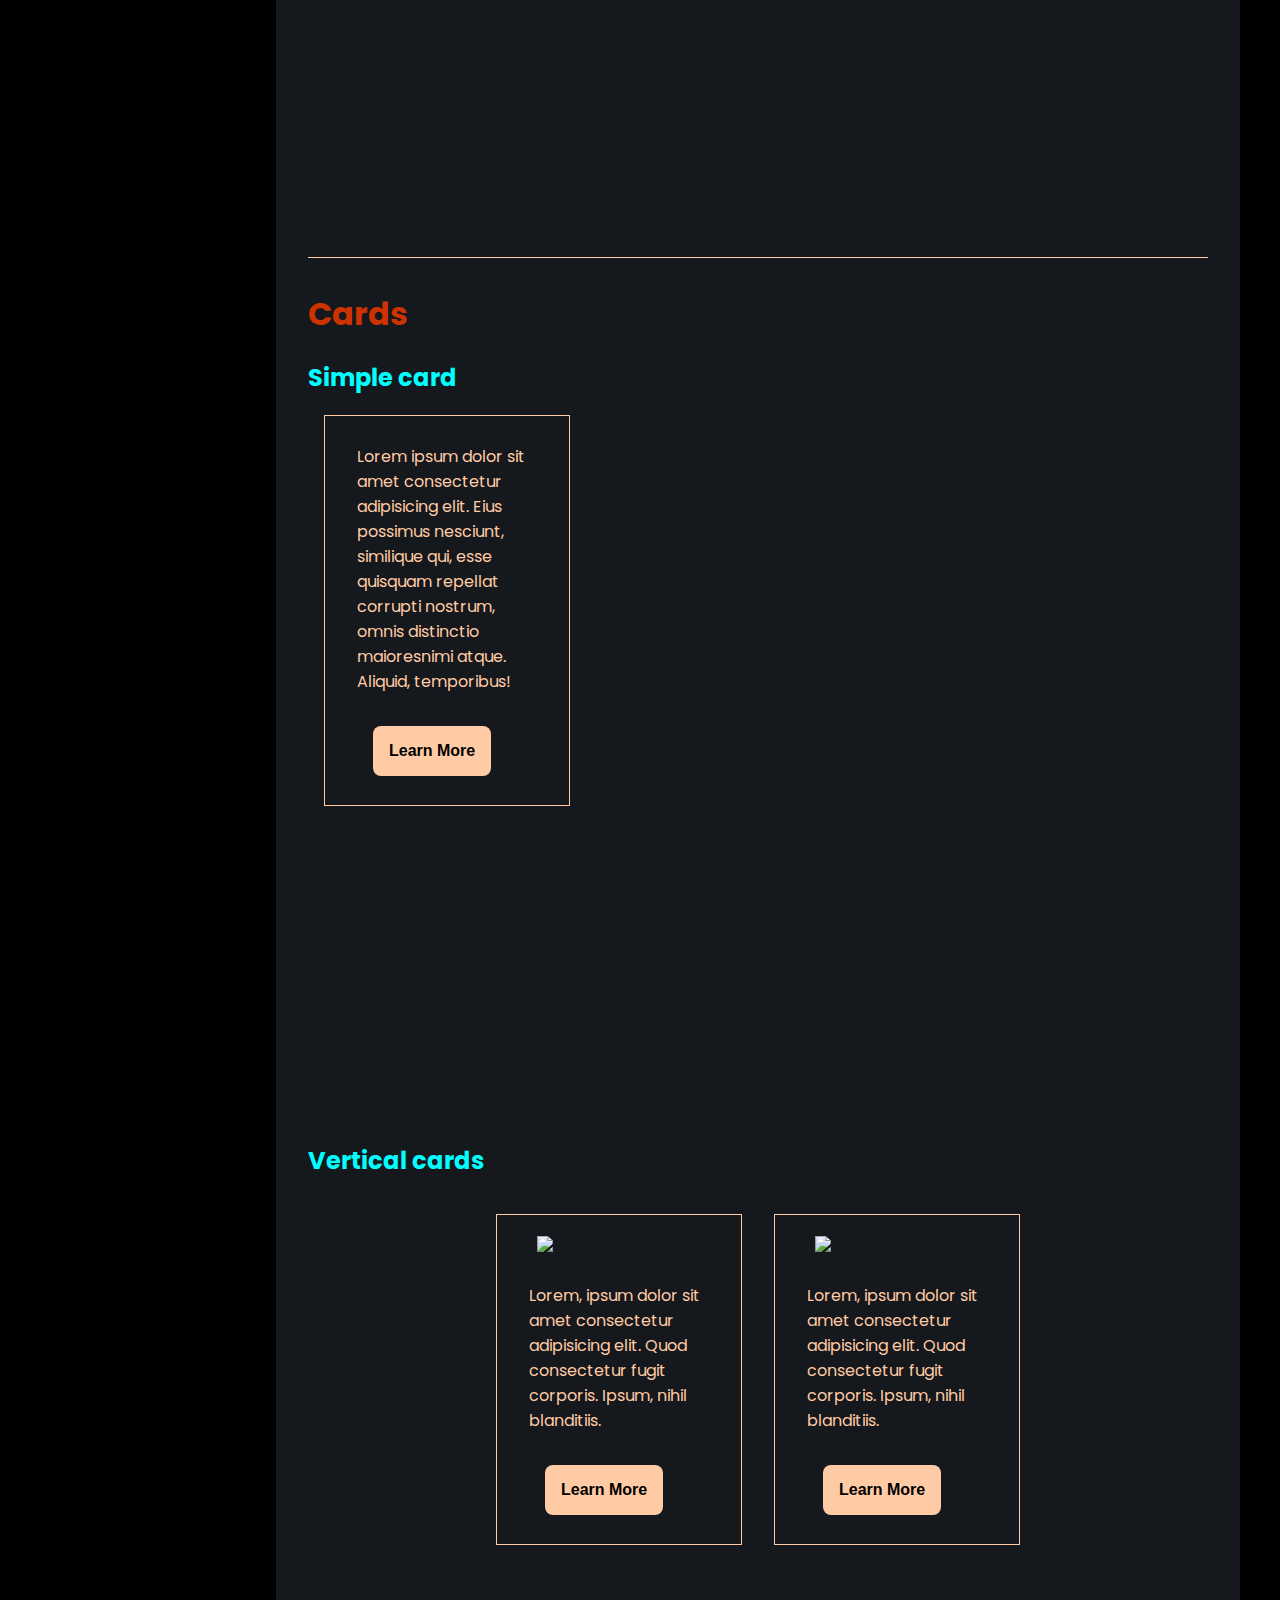
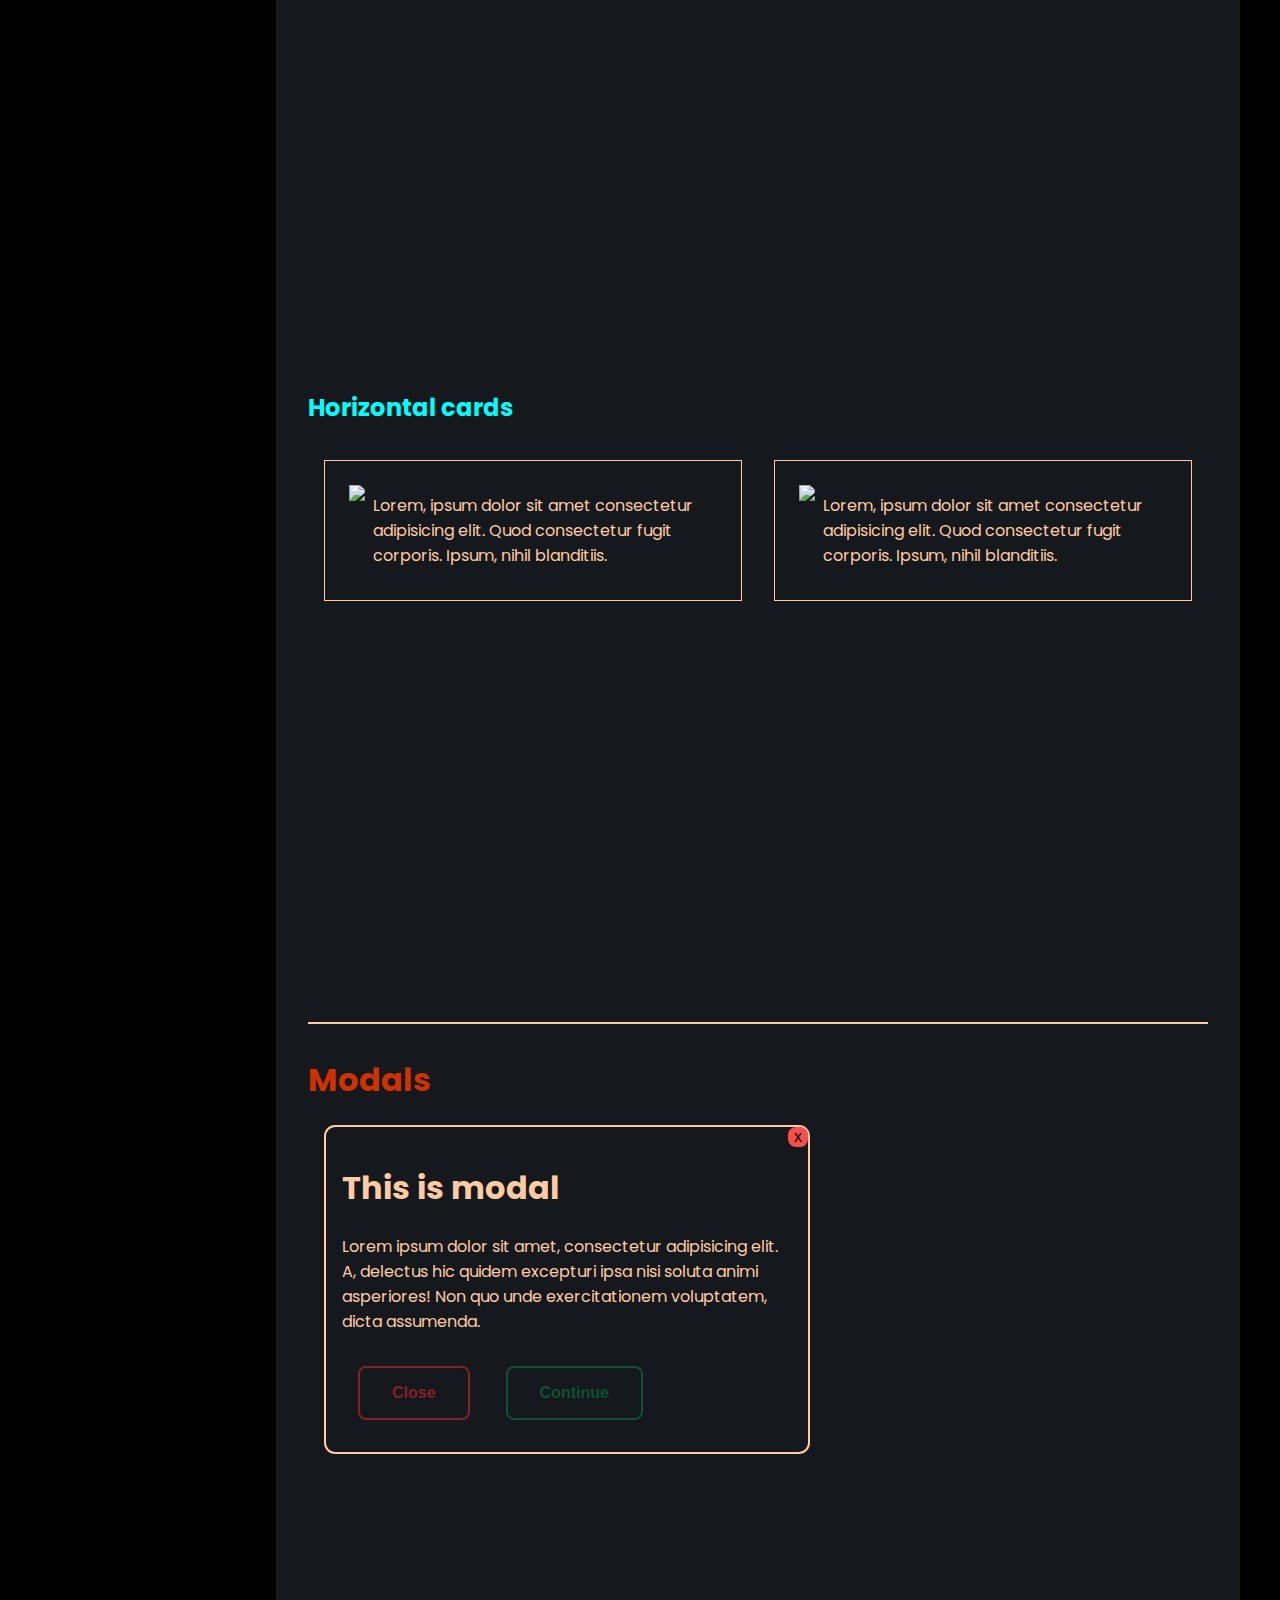
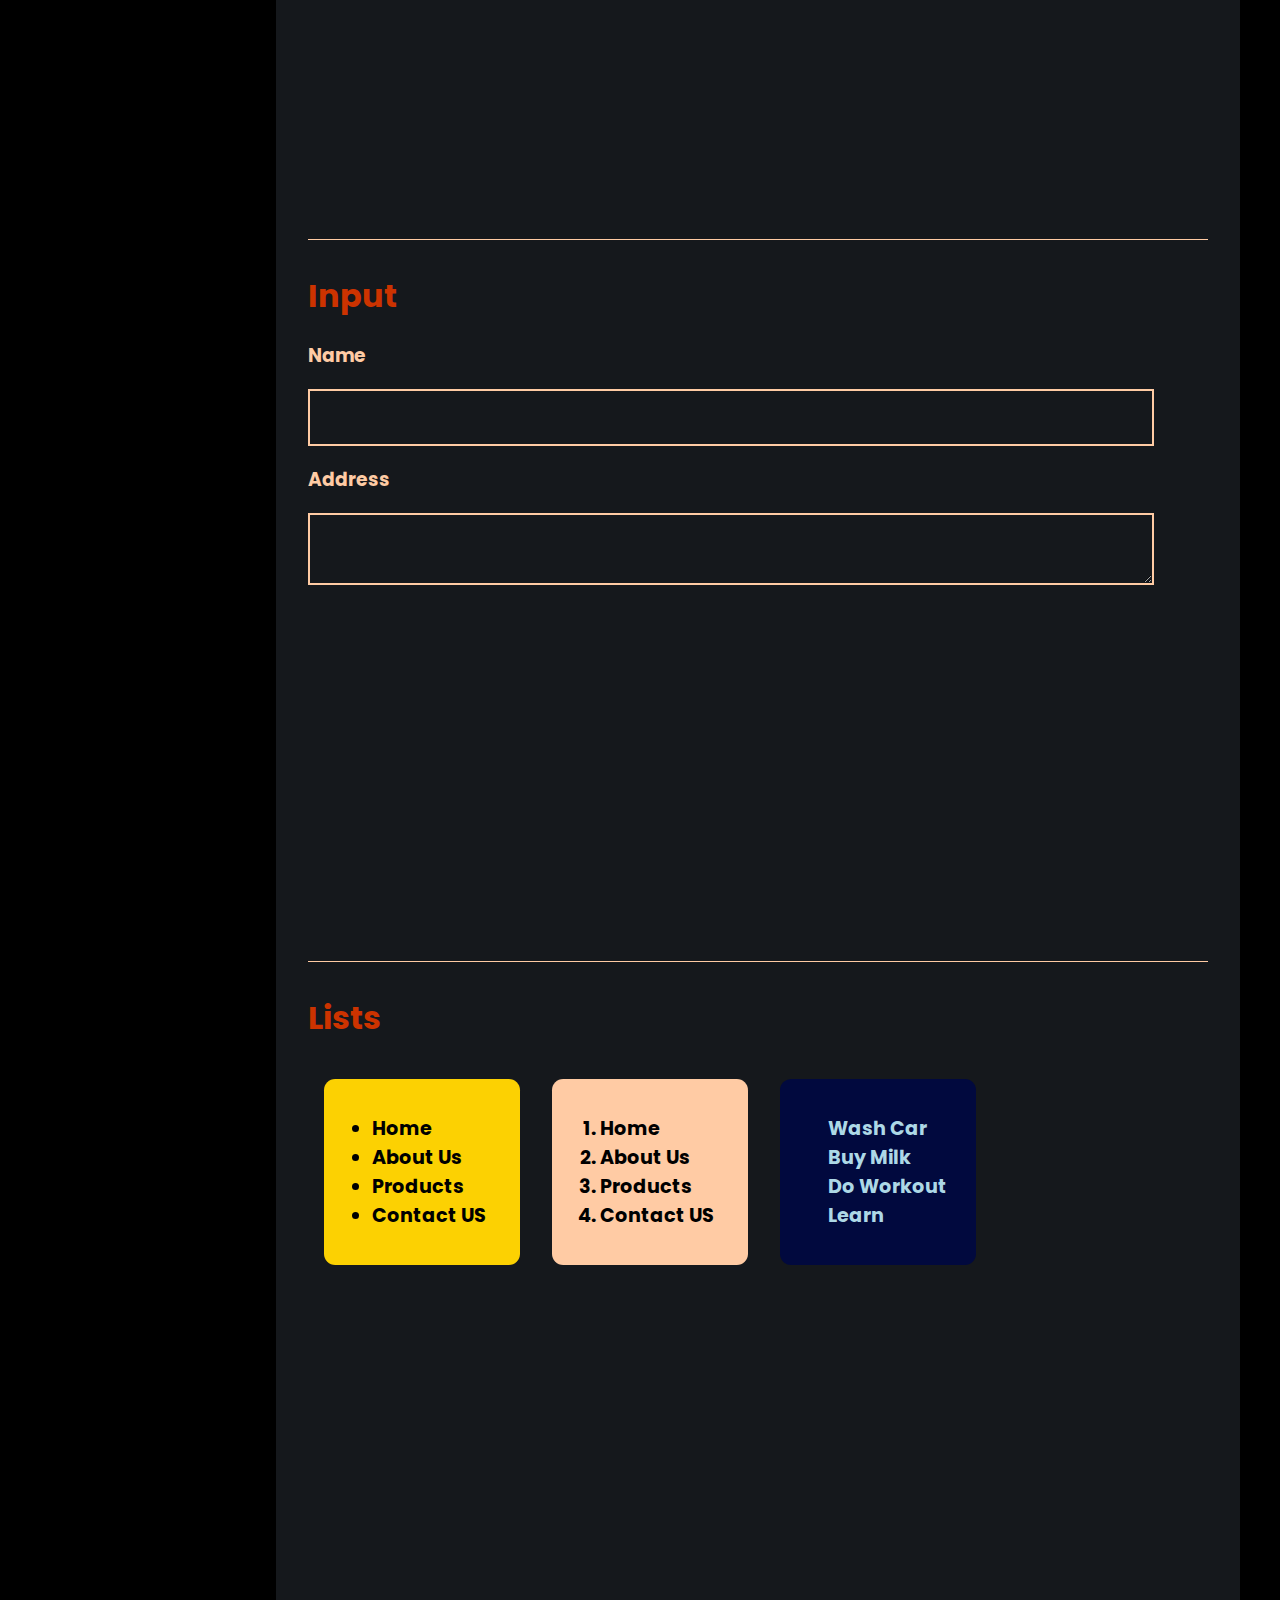
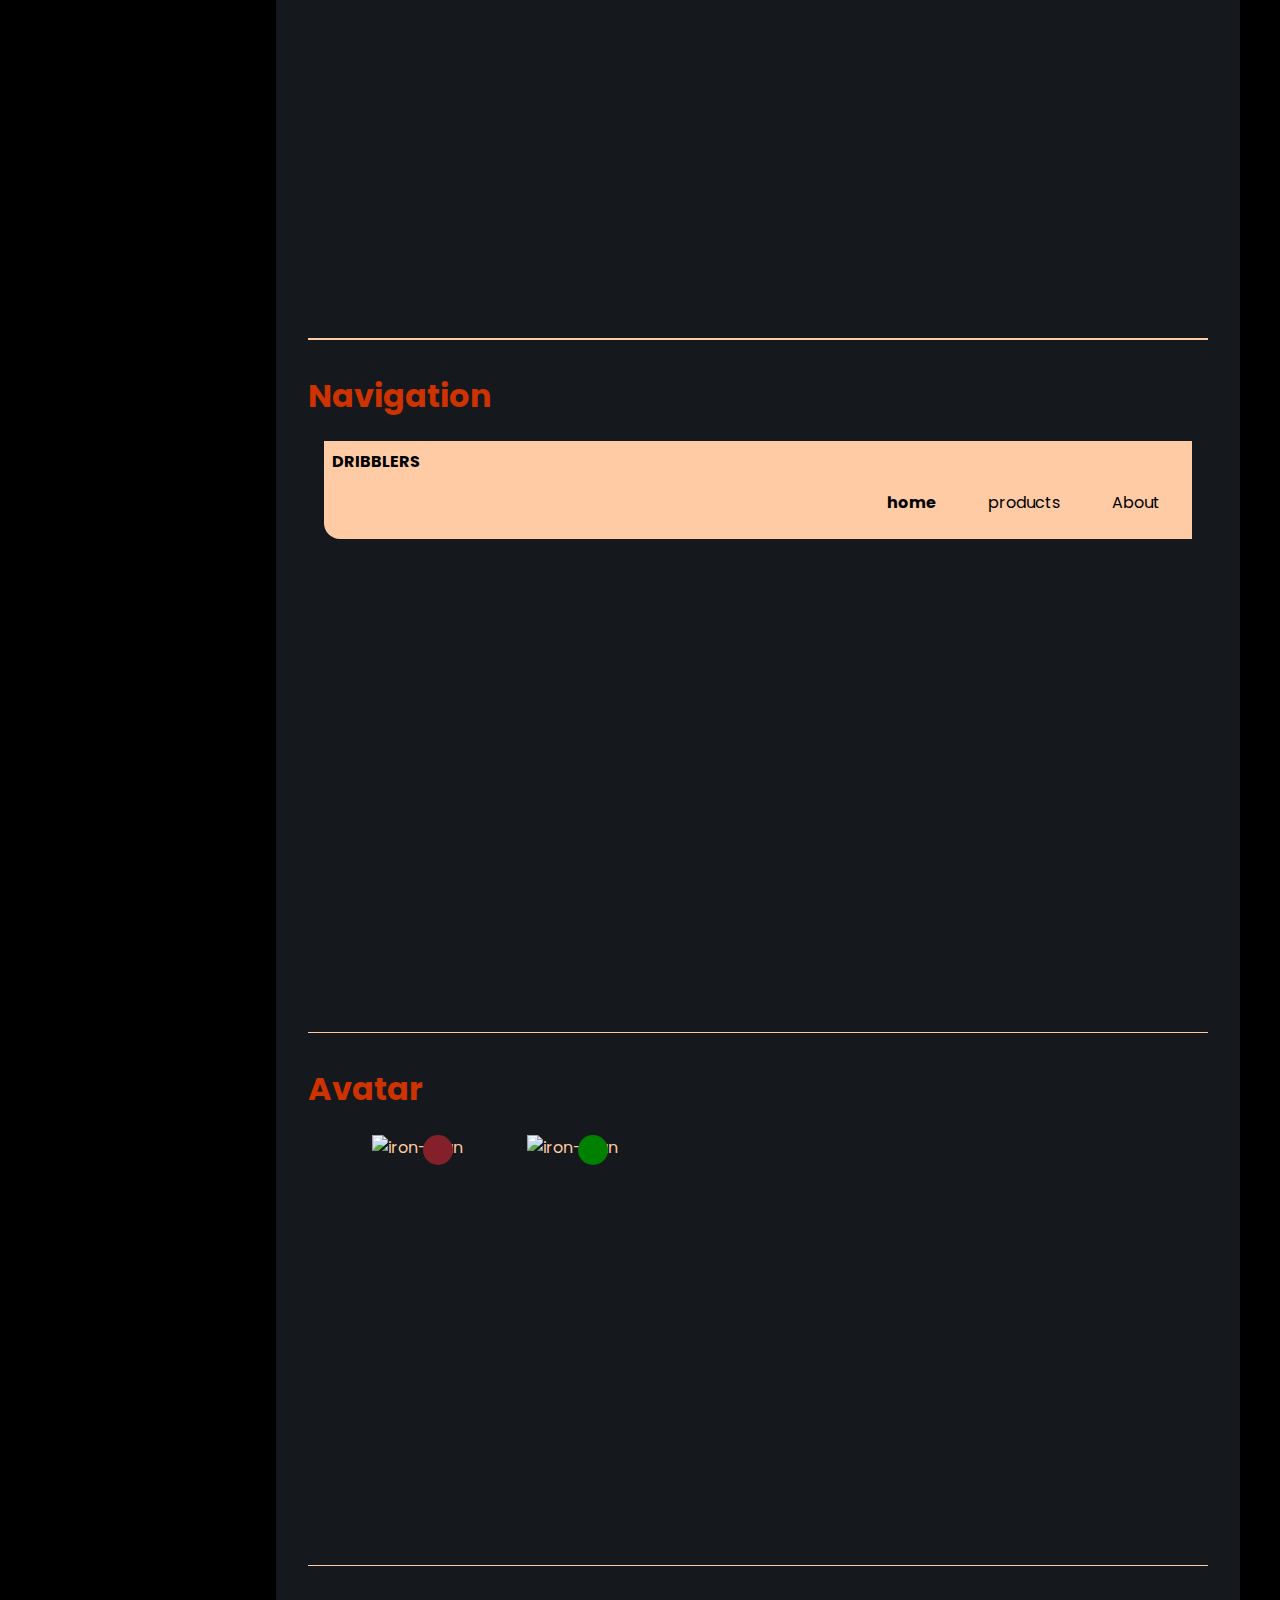
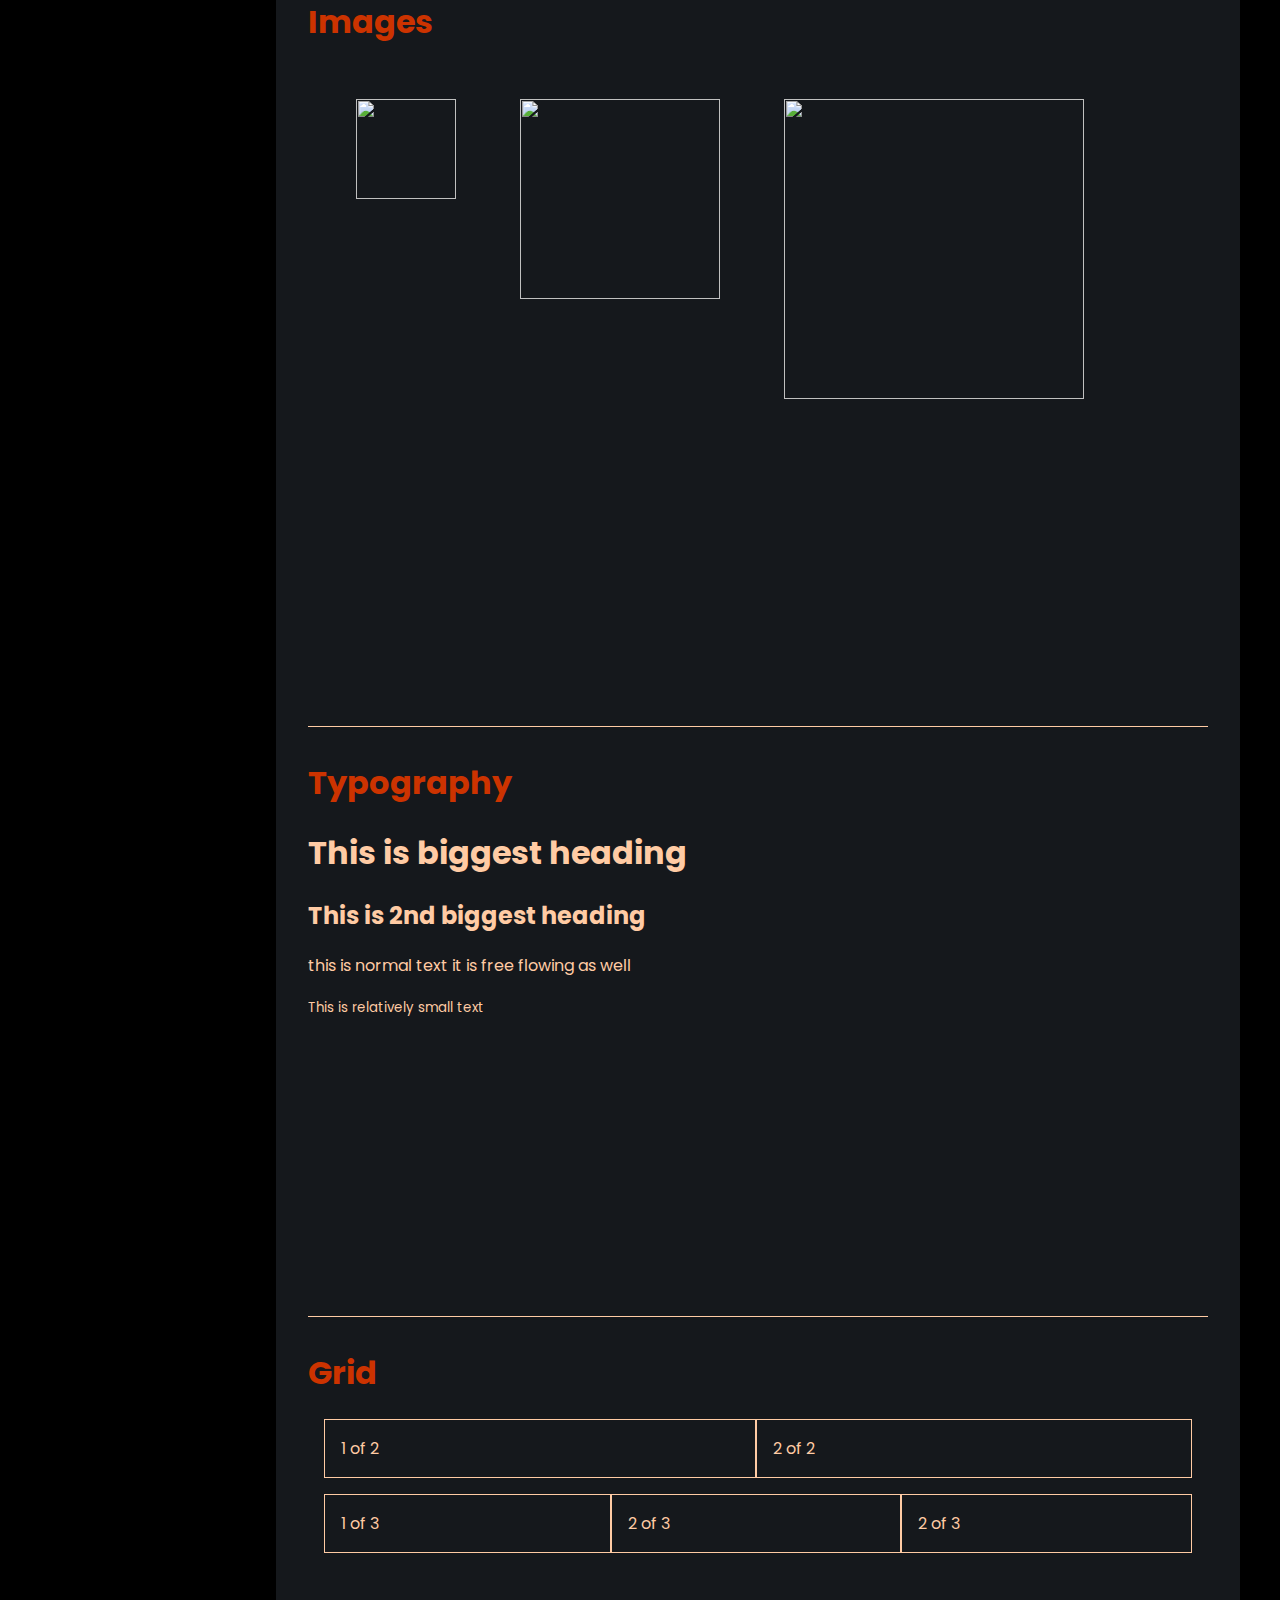
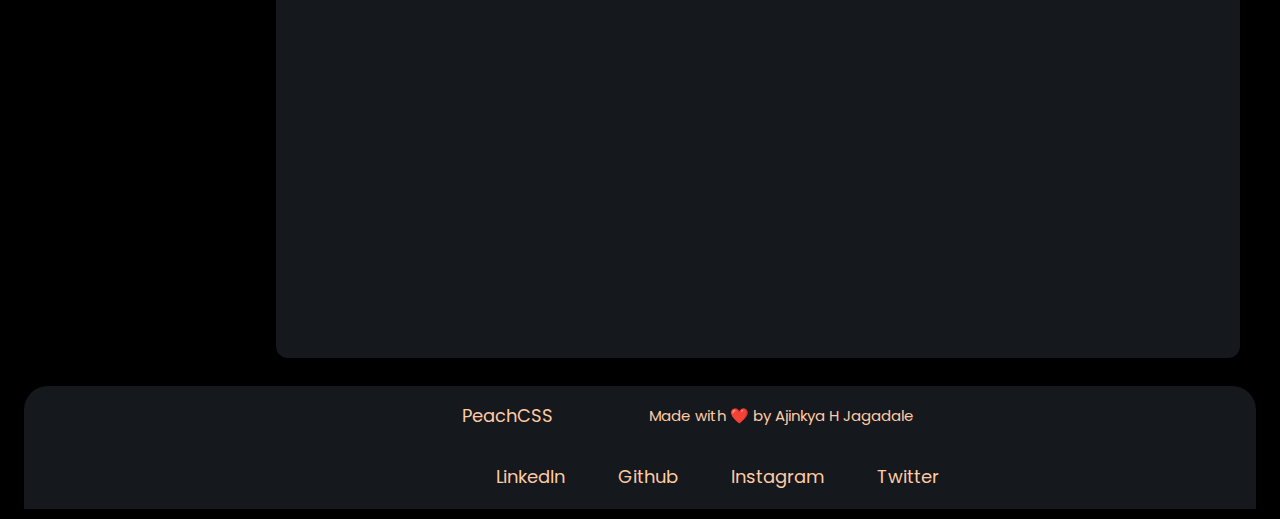
==== commit b3ca5385: "completed component library" ====
--- a/main.html
+++ b/main.html
@@ -10,7 +10,7 @@
 </head>
 <body>
     <nav class="navigations">
-        <h1 class="nav-head">PeachCSS</h1>
+        <a class="nav-head indi-link" href="./">PeachCSS</a>
         <input class="nav-input" placeholder="🔍 Quick Search Anything" />
         <small>v0.0</small>
     </nav>
@@ -19,24 +19,24 @@
     <div class="wrapper">
         <div class="sidebar">
            <div class="sidebar-menu">
-            <a  class="indi-link" href="/">Installation</a>
-            <a  class="indi-link" href="/">Alert</a>
-            <a  class="indi-link" href="/">Badge</a>
-            <a  class="indi-link" href="/">Button</a>
-            <a  class="indi-link" href="/">Card</a>
-            <a  class="indi-link" href="/">Modal</a>
-            <a  class="indi-link" href="/">Input</a>
-            <a  class="indi-link" href="/">List</a>
-            <a  class="indi-link" href="/">Navigation</a>
-            <a  class="indi-link" href="/">Avatar</a>
-            <a  class="indi-link" href="/">Image</a>
-            <a  class="indi-link" href="/">Typography</a>
-            <a  class="indi-link" href="/">Grid</a>
+            <a  class="indi-link" href="#1">Installation</a>
+            <a  class="indi-link" href="#2">Alert</a>
+            <a  class="indi-link" href="#3">Badge</a>
+            <a  class="indi-link" href="#4">Button</a>
+            <a  class="indi-link" href="#5">Card</a>
+            <a  class="indi-link" href="#6">Modal</a>
+            <a  class="indi-link" href="#7">Input</a>
+            <a  class="indi-link" href="#8">List</a>
+            <a  class="indi-link" href="#9">Navigation</a>
+            <a  class="indi-link" href="#10">Avatar</a>
+            <a  class="indi-link" href="#11">Image</a>
+            <a  class="indi-link" href="#12">Typography</a>
+            <a  class="indi-link" href="#13">Grid</a>
            </div>        
         </div>
         <div class="main-content">
             <div class="installation">
-                <h1 style="color: #CC3300;">Installation</h1>
+                <h1 id="1" style="color: #CC3300;">Installation</h1>
                 <h2 style="color: cyan;">CSS</h2> 
                 <p style="color: yellow">Copy-paste the stylesheet link into head section of your web page before all other stylesheets to load our CSS & FontAwsome icons.</p>
                 <iframe
@@ -48,7 +48,7 @@
             </div>
             <div class="divider"></div>
             <div class="alerts">
-                <h1 style="color: #CC3300;">Alerts</h1>
+                <h1 id="2" style="color: #CC3300;">Alerts</h1>
                     <div class="primary-simple-alert">
                          <div> A simple primary alert - check it out! </div>  
                         <button class="cross">x</button>
@@ -73,7 +73,7 @@
             </div>
             <div class="divider"></div>
             <div class="badges">
-                <h1 style="color: #CC3300;">Badges</h1>
+                <h1 id="3" style="color: #CC3300;">Badges</h1>
                 <button class="primary-col badge">Primary</button>
                 <button class="secondary-col badge">Secondary</button>
                 <button class="success-col badge">Success</button>
@@ -104,7 +104,7 @@
               
             <div class="divider"></div>
             <div class="buttons">
-                <h1 style="color: #CC3300;">Buttons</h1>
+                <h1 id="4" style="color: #CC3300;">Buttons</h1>
                 <button class="primary-button">Primary</button>
                 <button class="secondary-button">Secondary</button>
                 <button class="success-button">Success</button>
@@ -127,7 +127,7 @@
             </div>
             <div class="divider"></div>
             <div class="cards">
-                <h1 style="color: #CC3300;">Cards</h1>
+                <h1 id="5" style="color: #CC3300;">Cards</h1>
                 <h2  style="color: cyan;">Simple card</h2>
                 <div class="simple-card">
                    <p>Lorem ipsum dolor sit amet consectetur adipisicing elit. Eius possimus nesciunt,
@@ -176,7 +176,7 @@
                 </iframe>
             </div>
             <div class="divider"></div>
-            <h1 style="color: #CC3300;">Modals</h1>
+            <h1 id="6" style="color: #CC3300;">Modals</h1>
             <div class="modals">
                 <h1>This is modal</h1>
                 <p>Lorem ipsum dolor sit amet, consectetur adipisicing elit. A, delectus hic quidem excepturi ipsa nisi soluta animi asperiores! Non quo unde exercitationem voluptatem, dicta assumenda.
@@ -191,7 +191,7 @@
                 sandbox="allow-scripts allow-same-origin">
             </iframe>
             <div class="divider"></div>
-            <h1 style="color: #CC3300;">Input</h1>
+            <h1 id="7" style="color: #CC3300;">Input</h1>
             <div class="input">
                 <div>
                     <h3>Name</h3>
@@ -208,7 +208,7 @@
                 sandbox="allow-scripts allow-same-origin">
             </iframe>
             <div class="divider"></div>
-            <h1 style="color: #CC3300;">Lists</h1>
+            <h1 id="8" style="color: #CC3300;">Lists</h1>
             <div class="lists">
                 <div class="unordered-lists">
                     <ul>
@@ -241,7 +241,7 @@
                 sandbox="allow-scripts allow-same-origin">
             </iframe>
             <div class="divider"></div>
-            <h1 style="color: #CC3300;">Navigation</h1>
+            <h1 id="9" style="color: #CC3300;">Navigation</h1>
             <nav class="navigation container">
                 <div class="nav-brand">DRIBBLERS</div>
                 <ul class="list-non-bullet nav-pills"> 
@@ -262,6 +262,66 @@
                 sandbox="allow-scripts allow-same-origin">
             </iframe>
             <div class="divider"></div>
+            <h1 id="10" style="color: #CC3300;">Avatar</h1>
+            <div class="avatars">
+                <div class="avatar">
+                    <img width="150px" height="150px" alt="iron-man" src="https://cdn2.iconfinder.com/data/icons/superheroes-set/128/ironman-2-512.png"/>
+                    <div class="oncall-icon"></div>
+                </div>
+                <div class="avatar">
+                    <img width="150px" height="150px" alt="iron-man" src="https://cdn2.iconfinder.com/data/icons/superheroes-set/128/ironman-2-512.png"/>
+                    <div class="online-icon"></div>
+                </div>
+            </div>
+            <iframe
+                src="https://carbon.now.sh/embed?bg=rgba%28155%2C155%2C155%2C1%29&t=cobalt&wt=sharp&l=auto&ds=true&dsyoff=20px&dsblur=68px&wc=true&wa=true&pv=56px&ph=56px&ln=false&fl=1&fm=Hack&fs=14px&lh=133%25&si=false&es=2x&wm=false&code=%253Cdiv%2520class%253D%2522avatar%2522%253E%250A%2509%253Cimg%2520width%253D%2522150px%2522%2520height%253D%2522150px%2522%2520src%253D%2522https%253A%252F%252Fcdn2.iconfinder.com%252Fdata%252Ficons%252Fsuperheroes-%2520%2520set%252F128%252Fironman-2-512.png%2522%252F%253E%250A%2520%2520%2520%2520%253Cdiv%2520class%253D%2522oncall-icon%2522%253E%253C%252Fdiv%253E%250A%253C%252Fdiv%253E%250A%253Cdiv%2520class%253D%2522avatar%2522%253E%250A%2509%253Cimg%2520width%253D%2522150px%2522%2520height%253D%2522150px%2522%2520src%253D%2522https%253A%252F%252Fcdn2.iconfinder.com%252Fdata%252Ficons%252Fsuperheroes-set%252F128%252Fironman-2-512.png%2522%252F%253E%250A%2520%2520%2520%2520%253Cdiv%2520class%253D%2522online-icon%2522%253E%253C%252Fdiv%253E%250A%253C%252Fdiv%253E"
+                style="width: 900px; height: 366px; border:0; transform: scale(1); overflow:hidden;"
+                sandbox="allow-scripts allow-same-origin">
+            </iframe>
+            <div class="divider"></div>
+            <h1 id="11" style="color: #CC3300;">Images</h1>
+            <div class="images">
+                <img class="s-img" src="https://images.unsplash.com/photo-1603573355706-3f15d98cf100?ixid=MXwxMjA3fDB8MHxzZWFyY2h8OXx8cHJvamVjdHN8ZW58MHx8MHw%3D&ixlib=rb-1.2.1&auto=format&fit=crop&w=500&q=60"/>
+                <img class="m-img" src="https://images.unsplash.com/photo-1603573355706-3f15d98cf100?ixid=MXwxMjA3fDB8MHxzZWFyY2h8OXx8cHJvamVjdHN8ZW58MHx8MHw%3D&ixlib=rb-1.2.1&auto=format&fit=crop&w=500&q=60"/>
+                <img class="l-img" src="https://images.unsplash.com/photo-1603573355706-3f15d98cf100?ixid=MXwxMjA3fDB8MHxzZWFyY2h8OXx8cHJvamVjdHN8ZW58MHx8MHw%3D&ixlib=rb-1.2.1&auto=format&fit=crop&w=500&q=60"/>
+            </div>
+            <iframe
+                src="https://carbon.now.sh/embed?bg=rgba%28155%2C155%2C155%2C1%29&t=cobalt&wt=sharp&l=auto&ds=true&dsyoff=20px&dsblur=68px&wc=true&wa=true&pv=56px&ph=56px&ln=false&fl=1&fm=Hack&fs=14px&lh=133%25&si=false&es=2x&wm=false&code=%253Cimg%2520class%253D%2522s-img%2522%2520src%253D%2522https%253A%252F%252Fimages.unsplash.com%2522%252F%253E%250A%253Cimg%2520class%253D%2522m-img%2522%2520src%253D%2522https%253A%252F%252Fimages.unsplash.com%2522%252F%253E%250A%253Cimg%2520class%253D%2522l-img%2522%2520src%253D%2522https%253A%252F%252Fimages.unsplash.com%2522%252F%253E"
+                style="width: 606px; height: 240px; border:0; transform: scale(1); overflow:hidden;"
+                sandbox="allow-scripts allow-same-origin">
+            </iframe>
+            <div class="divider"></div>
+            <h1 id="12" style="color: #CC3300;">Typography</h1>
+            <div class="typography">
+                <h1>This is biggest heading</h1>
+                <h2>This is 2nd biggest heading</h2>
+                <p>this is normal text it is free flowing as well</p>
+                <small>This is relatively small text</small>
+            </div>
+            <iframe
+                src="https://carbon.now.sh/embed?bg=rgba%28155%2C155%2C155%2C1%29&t=cobalt&wt=sharp&l=auto&ds=true&dsyoff=20px&dsblur=68px&wc=true&wa=true&pv=56px&ph=56px&ln=false&fl=1&fm=Hack&fs=14px&lh=133%25&si=false&es=2x&wm=false&code=%253Ch1%253EThis%2520is%2520biggest%2520heading%253C%252Fh1%253E%250A%253Ch2%253EThis%2520is%25202nd%2520biggest%2520heading%253C%252Fh2%253E%250A%253Cp%253Ethis%2520is%2520normal%2520text%2520it%2520is%2520free%2520flowing%2520as%2520well%253C%252Fp%253E%250A%253Csmall%253EThis%2520is%2520relatively%2520small%2520text%253C%252Fsmall%253E"
+                style="width: 597px; height: 258px; border:0; transform: scale(1); overflow:hidden;"
+                sandbox="allow-scripts allow-same-origin">  
+            </iframe>
+            <div class="divider"></div>
+            <h1 id="13" style="color: #CC3300;">Grid</h1>
+            <div class="grids">
+                <div class="row col-2">
+                    <div class="col">1 of 2</div>
+                    <div class="col">2 of 2</div>          
+                </div>
+                  
+                <div class="row col-3">
+                    <div class="col">1 of 3</div>
+                    <div class="col">2 of 3</div>
+                    <div class="col">2 of 3</div>
+                </div>
+            </div>
+            <iframe
+                src="https://carbon.now.sh/embed?bg=rgba%28155%2C155%2C155%2C1%29&t=cobalt&wt=sharp&l=auto&ds=true&dsyoff=20px&dsblur=68px&wc=true&wa=true&pv=56px&ph=56px&ln=false&fl=1&fm=Hack&fs=14px&lh=133%25&si=false&es=2x&wm=false&code=%253Cdiv%2520class%253D%2522row%2520col-2%2522%253E%250A%2509%253Cdiv%2520class%253D%2522col%2522%253E1%2520of%25202%253C%252Fdiv%253E%250A%2520%2520%2520%2520%253Cdiv%2520class%253D%2522col%2522%253E2%2520of%25202%253C%252Fdiv%253E%2520%2520%2520%2520%2520%2520%2520%2520%2520%2520%250A%253C%252Fdiv%253E%250A%2520%2520%2520%2520%2520%2520%2520%2520%2520%2520%2520%2520%2520%2520%2520%2520%2520%2520%250A%253Cdiv%2520class%253D%2522row%2520col-3%2522%253E%250A%2509%253Cdiv%2520class%253D%2522col%2522%253E1%2520of%25203%253C%252Fdiv%253E%250A%2520%2520%2520%2520%253Cdiv%2520class%253D%2522col%2522%253E2%2520of%25203%253C%252Fdiv%253E%250A%2520%2520%2520%2520%253Cdiv%2520class%253D%2522col%2522%253E2%2520of%25203%253C%252Fdiv%253E%250A%253C%252Fdiv%253E"
+                style="width: 513px; height: 366px; border:0; transform: scale(1); overflow:hidden;"
+                sandbox="allow-scripts allow-same-origin">  
+            </iframe>
         </div>
     </div>
 
--- a/style.css
+++ b/style.css
@@ -26,8 +26,8 @@
   border-radius: 20px;
   color: white;
 }
-.navigation > small {
-  margin-left: 1rem;
+.navigations > small {
+  margin-left: 2rem;
 }
 .divider {
   height: 0.07rem;
@@ -63,7 +63,7 @@
 .footer {
   background-color: #15181c;
   padding-bottom: 0.01rem;
-  margin-top: 4.5rem;
+  margin-top: 0.8rem;
   border-top-right-radius: 1.5rem;
   border-top-left-radius: 1.5rem;
   font-size: large;
@@ -124,6 +124,7 @@
   text-decoration: none;
   color: #ffcba4;
   padding-bottom: 0.6rem;
+  font-size: large;
 }
 .main-content {
   background-color: #15181c;
@@ -412,3 +413,62 @@
 .navigation .link-active {
   font-weight: bold;
 }
+.avatars {
+  display: flex;
+}
+.avatar {
+  position: relative;
+  padding-left: 4rem;
+}
+.oncall-icon {
+  background-color: #842029;
+  width: 30px;
+  height: 30px;
+  border-radius: 30px;
+  position: absolute;
+  top: 0px;
+  right: 10px;
+}
+.online-icon {
+  background-color: green;
+  width: 30px;
+  height: 30px;
+  border-radius: 30px;
+  position: absolute;
+  top: 0px;
+  right: 10px;
+}
+.images {
+  display: flex;
+  margin: 1rem;
+}
+.l-img {
+  width: 300px;
+  height: 300px;
+  padding: 2rem;
+}
+.m-img {
+  width: 200px;
+  height: 200px;
+  padding: 2rem;
+}
+.s-img {
+  width: 100px;
+  height: 100px;
+  padding: 2rem;
+}
+.row {
+  display: grid;
+  margin: 1rem;
+}
+.col {
+  border: 1px solid #ffcba4;
+  padding: 1rem;
+}
+.col-2 {
+  grid-template-columns: auto auto;
+}
+
+.col-3 {
+  grid-template-columns: auto auto auto;
+}
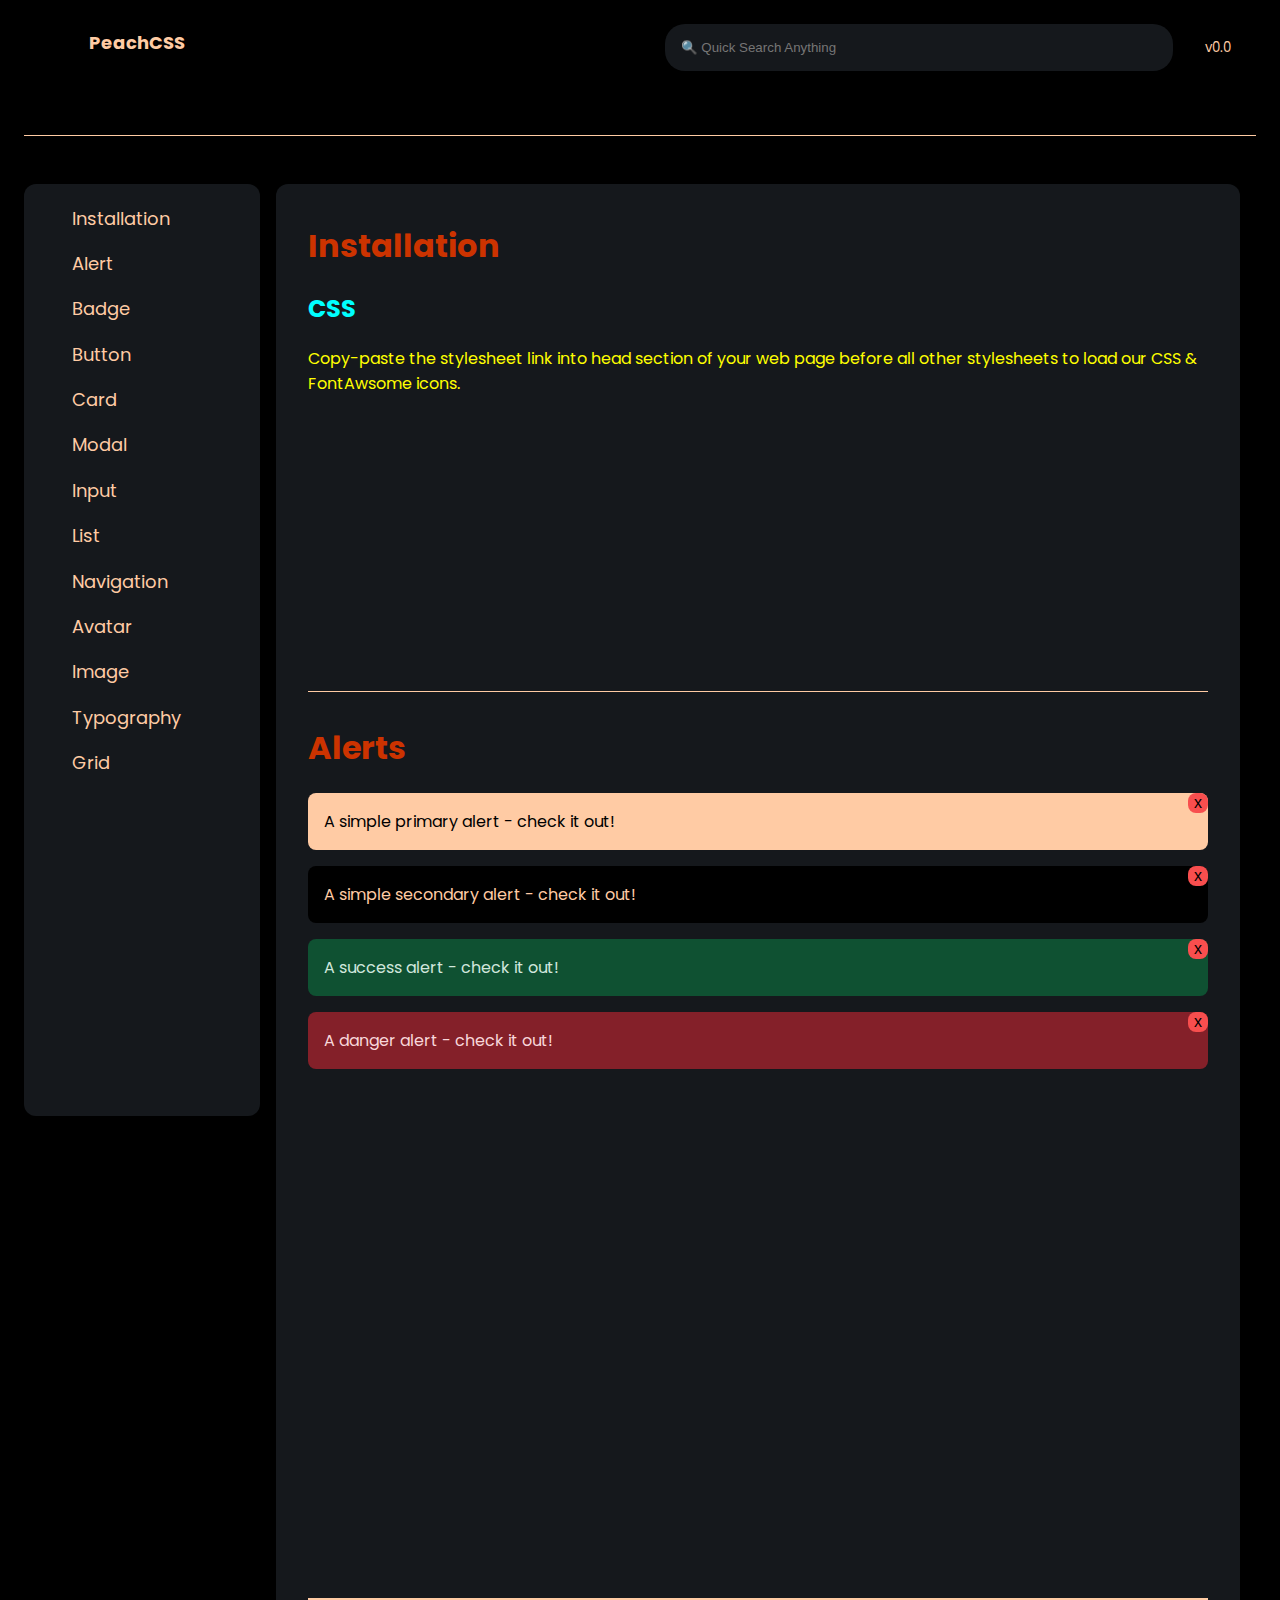
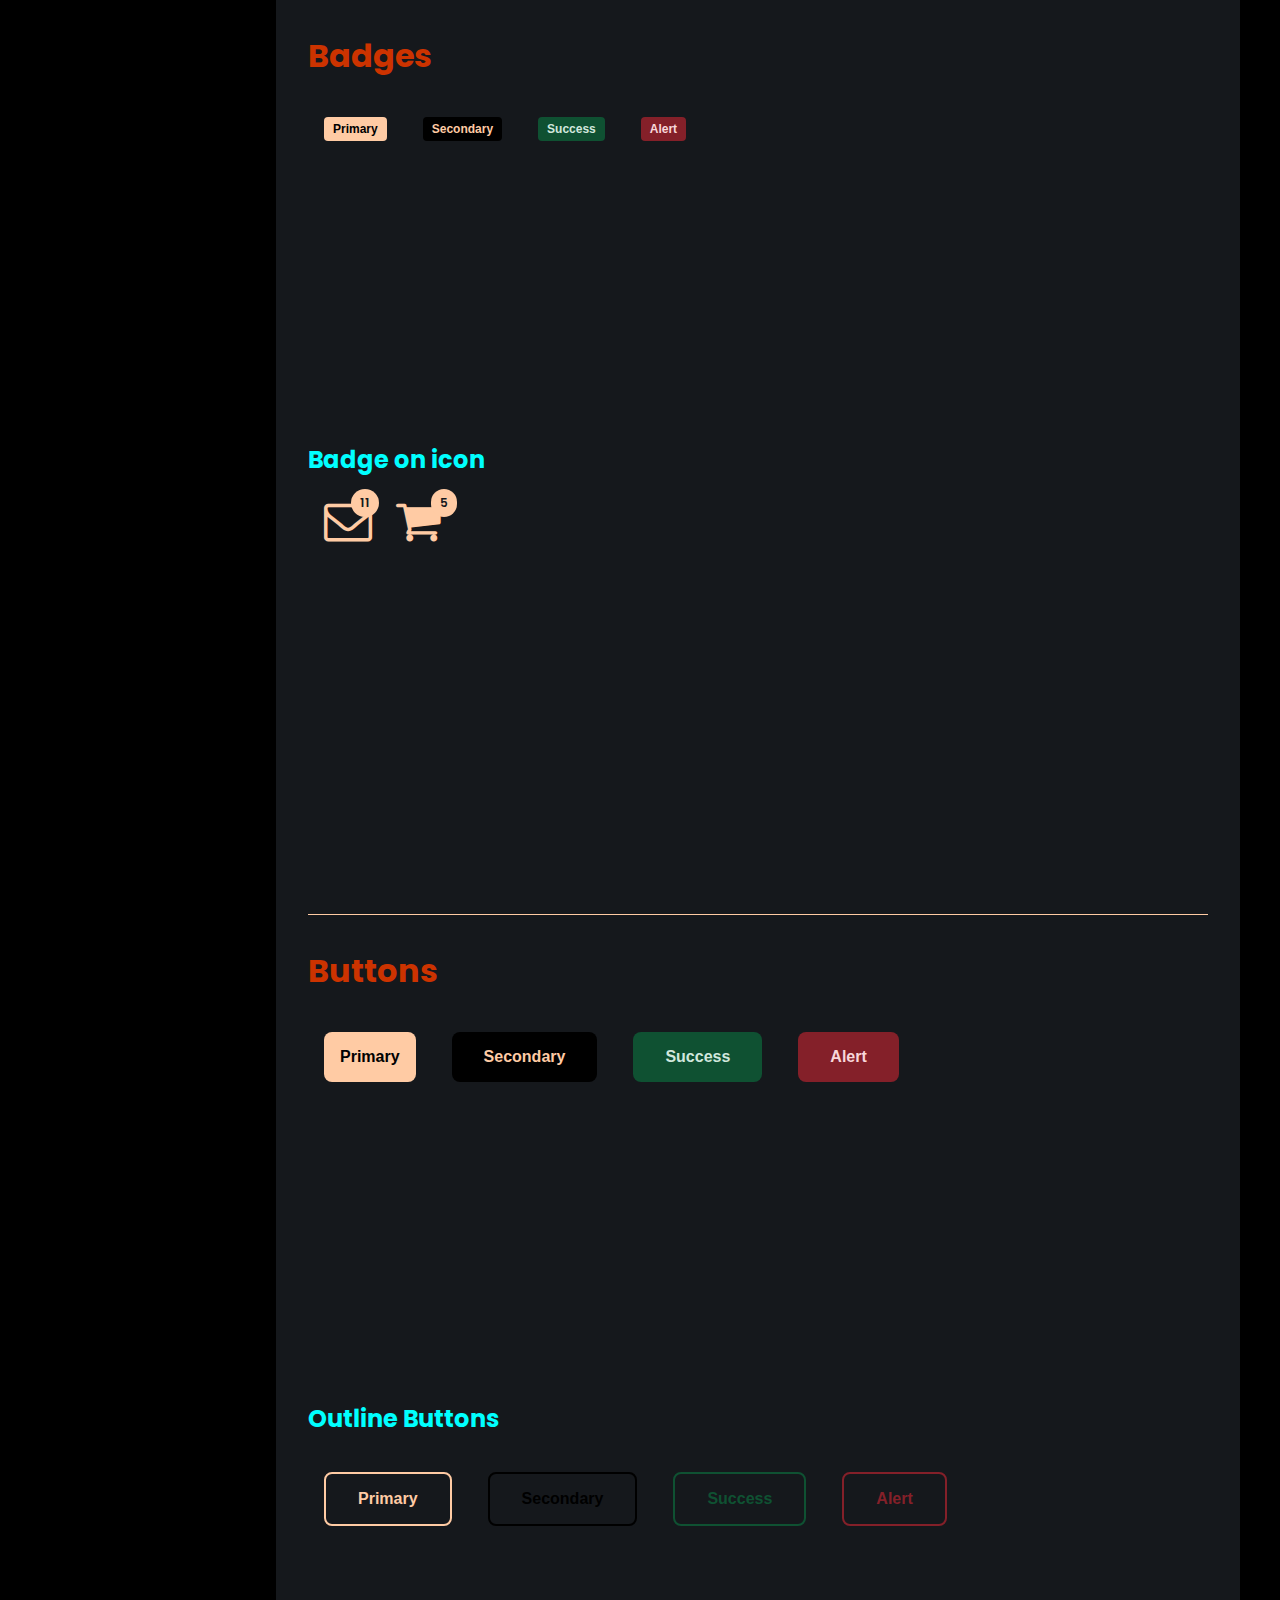
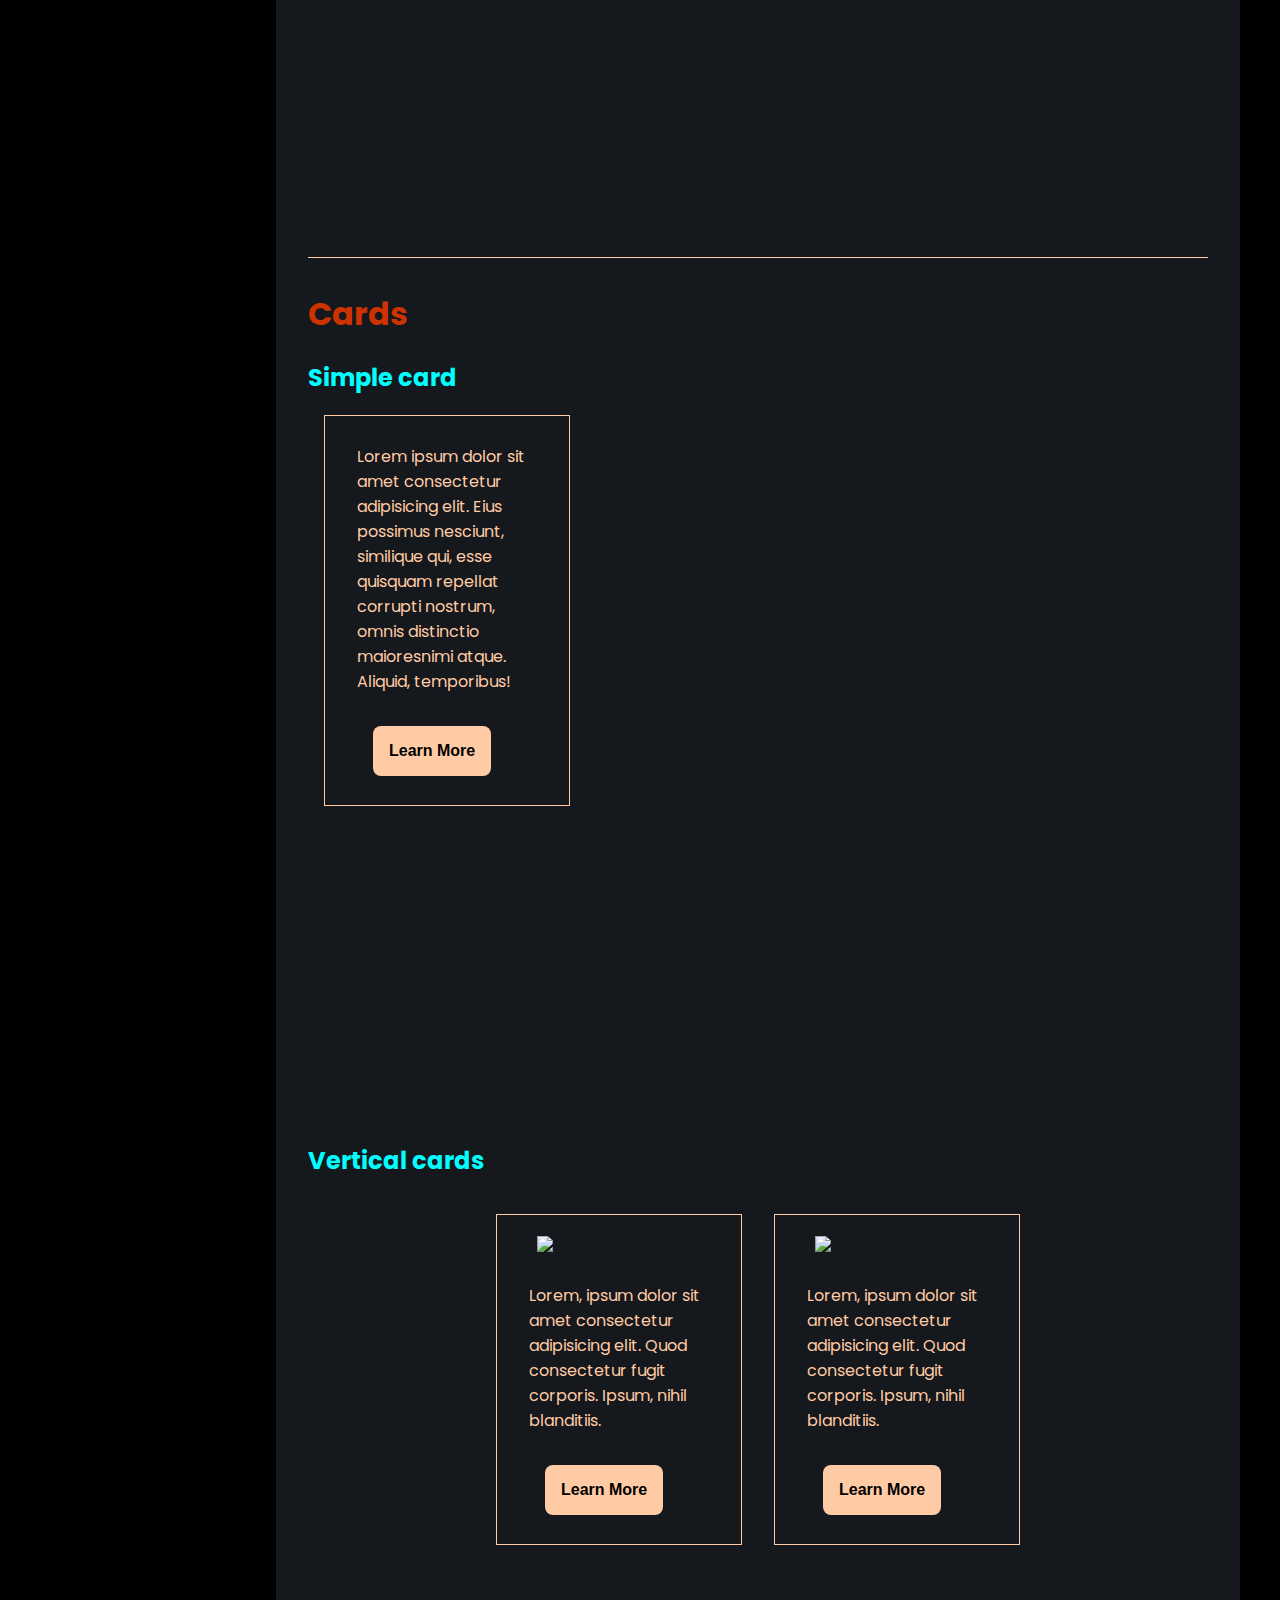
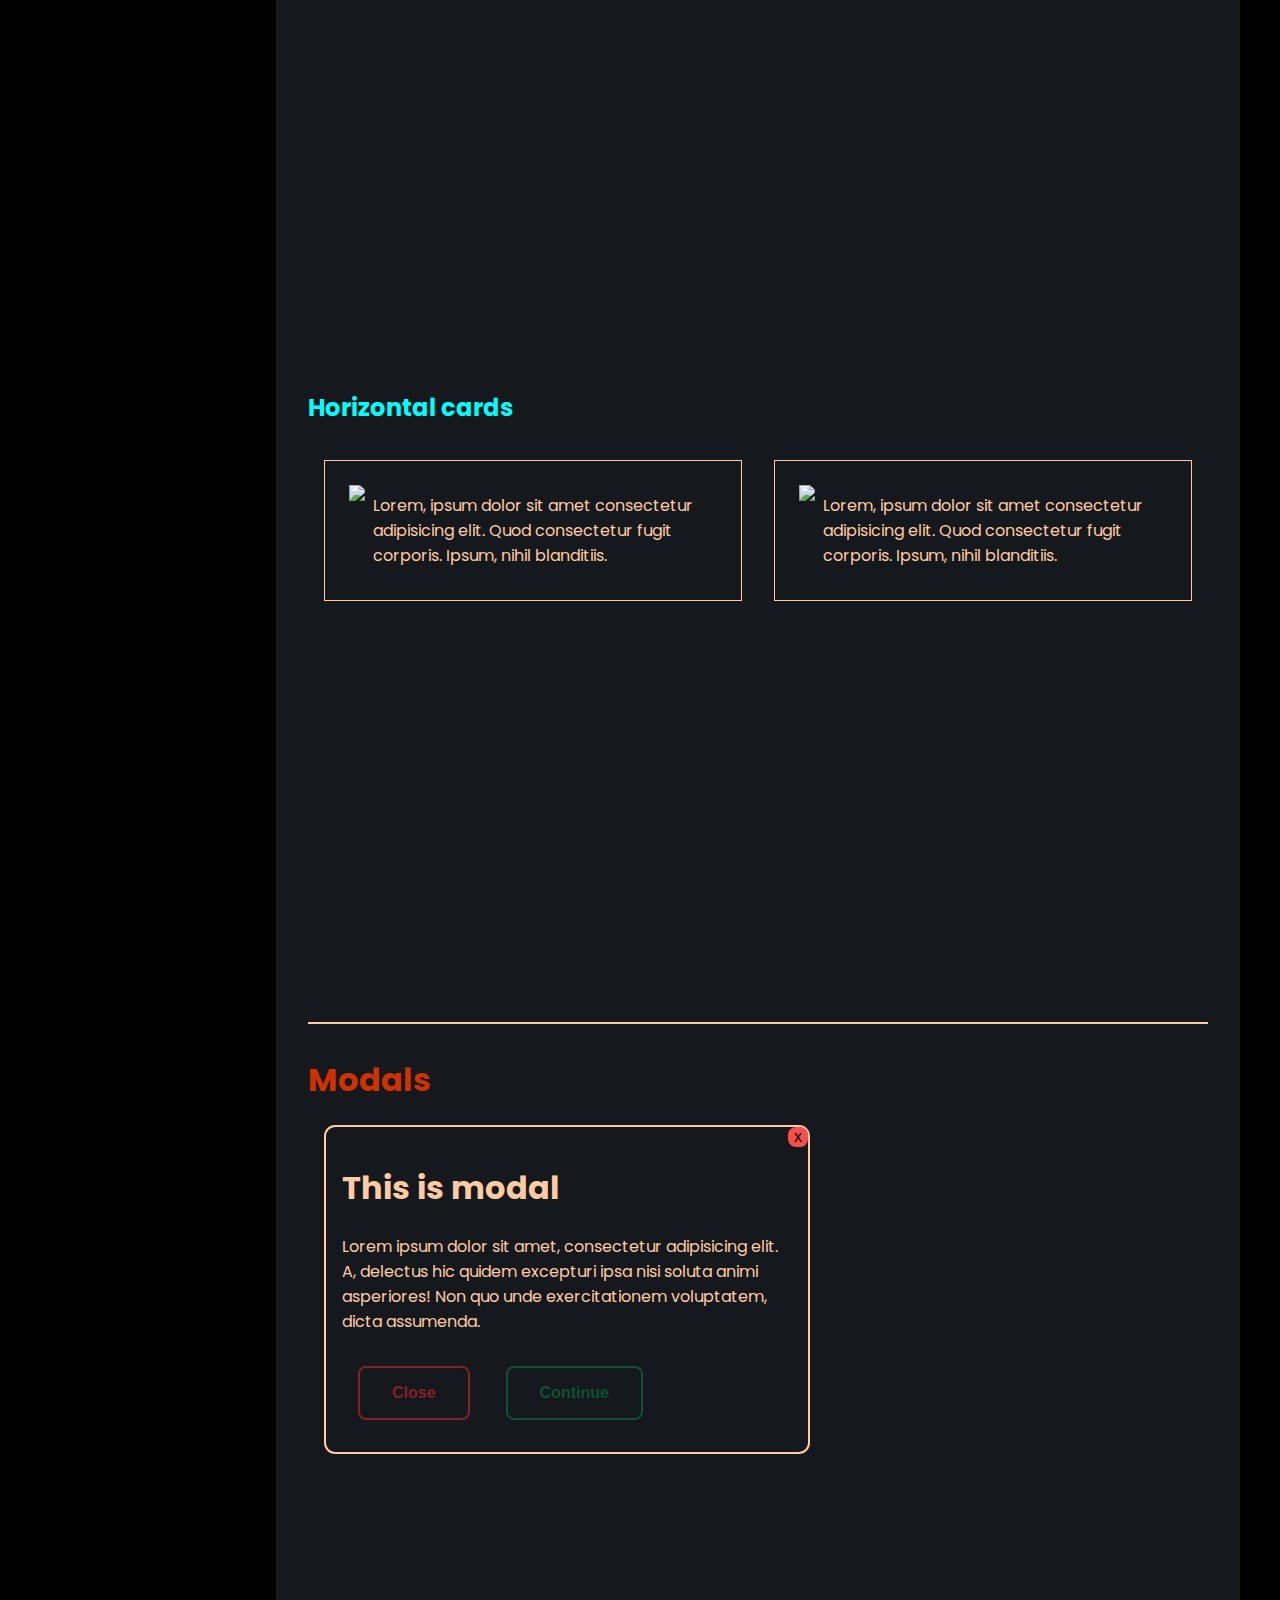
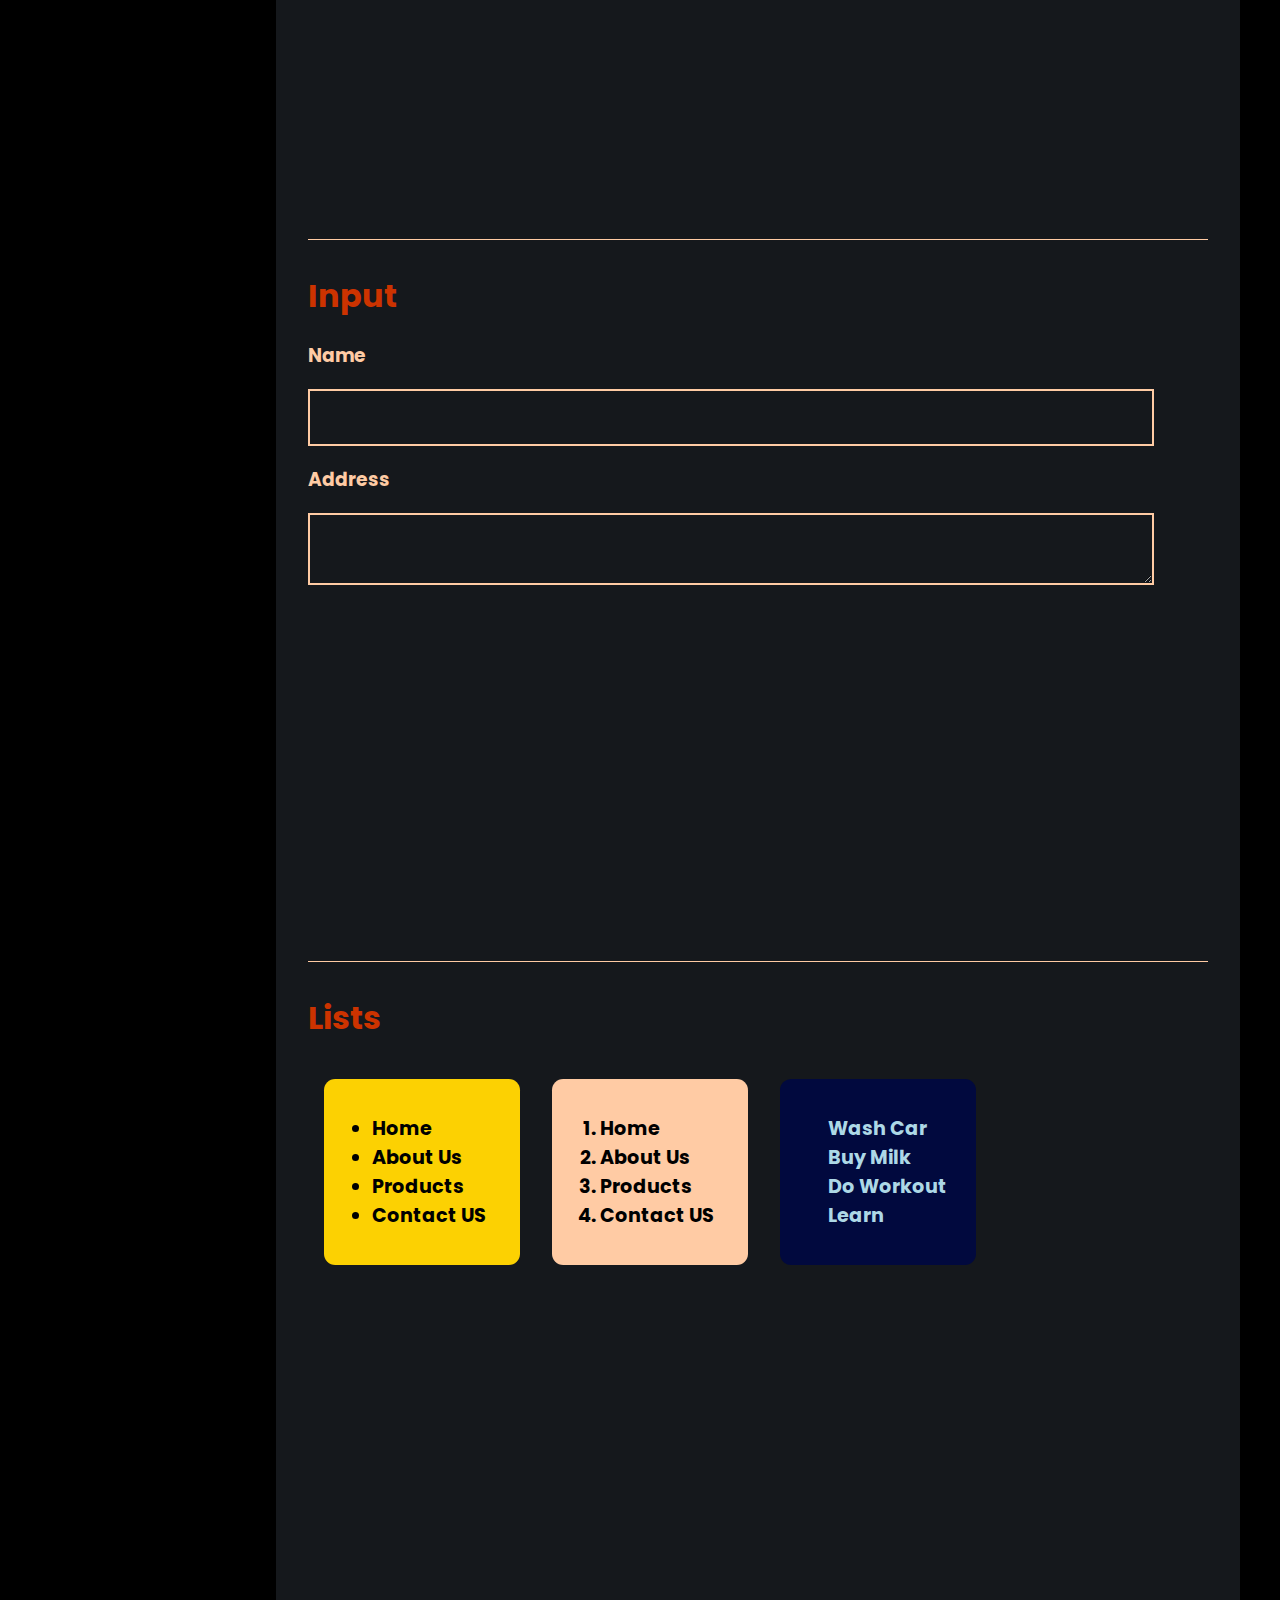
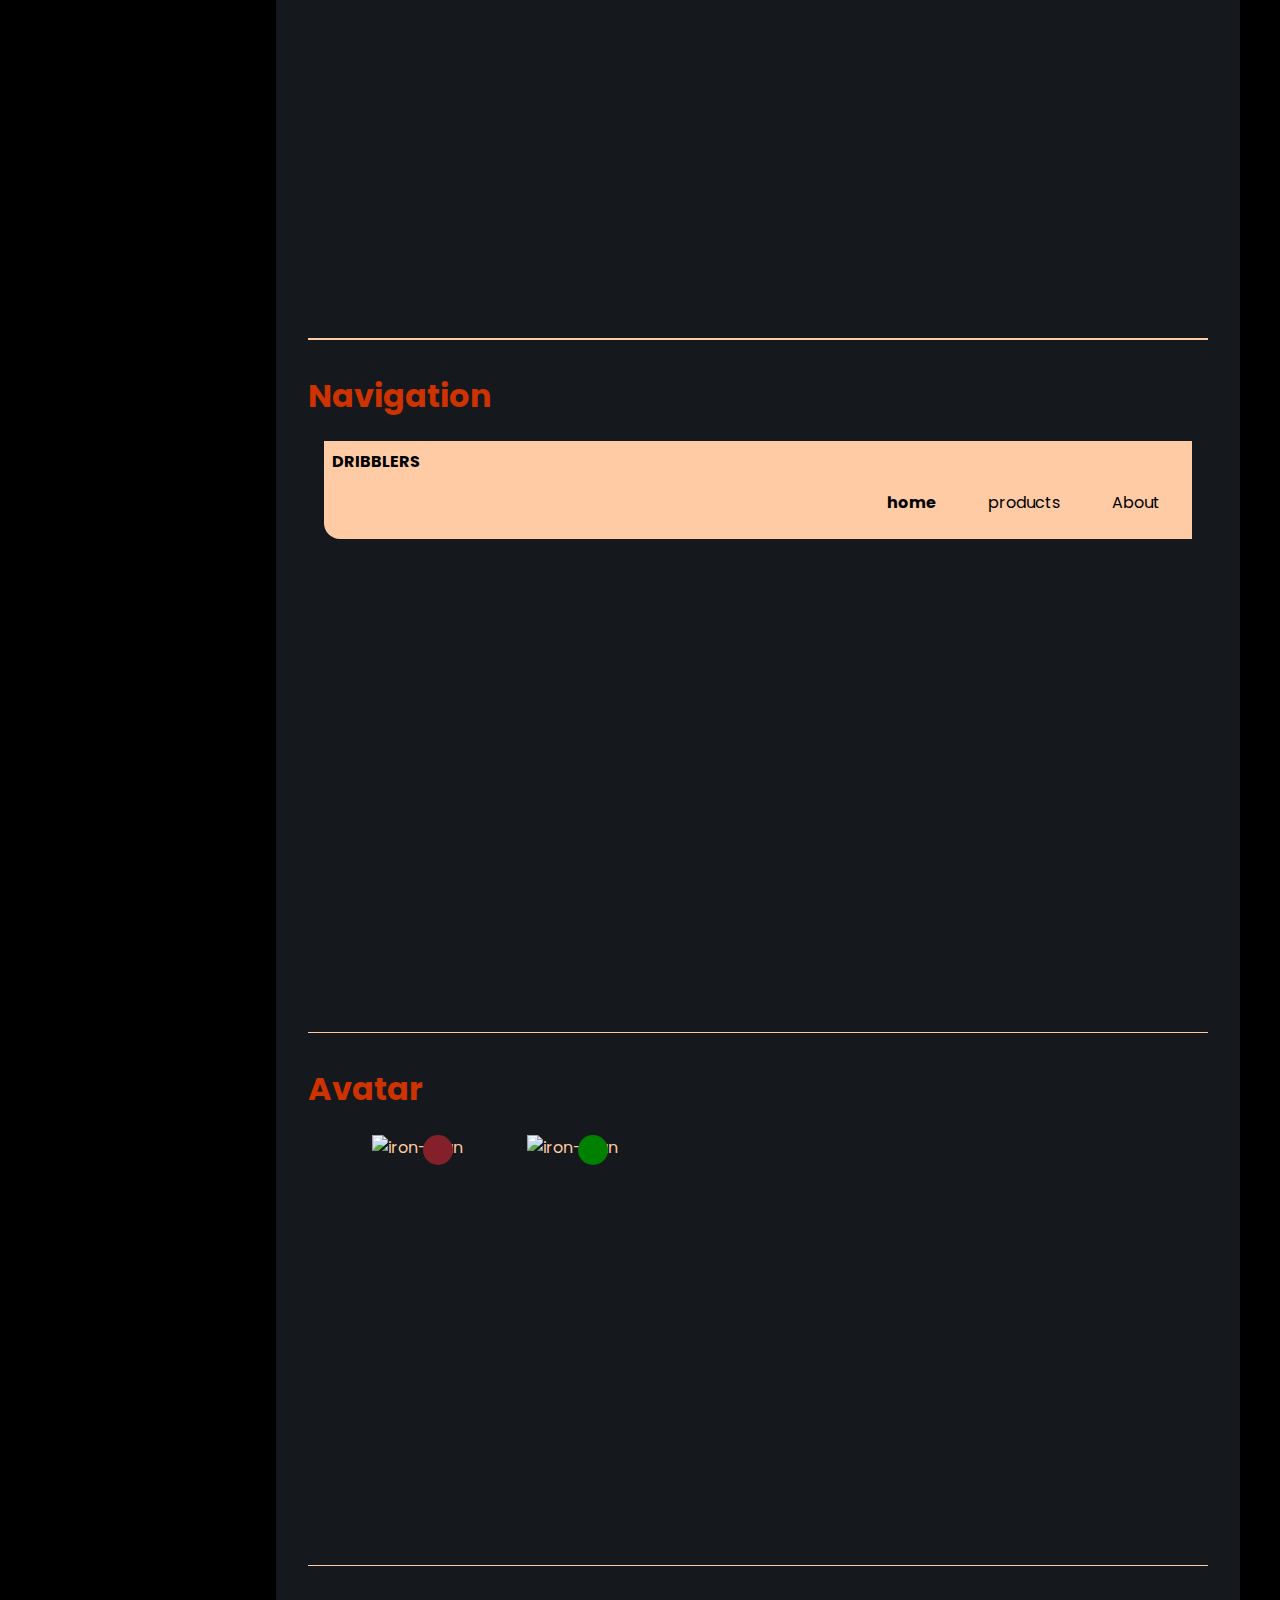
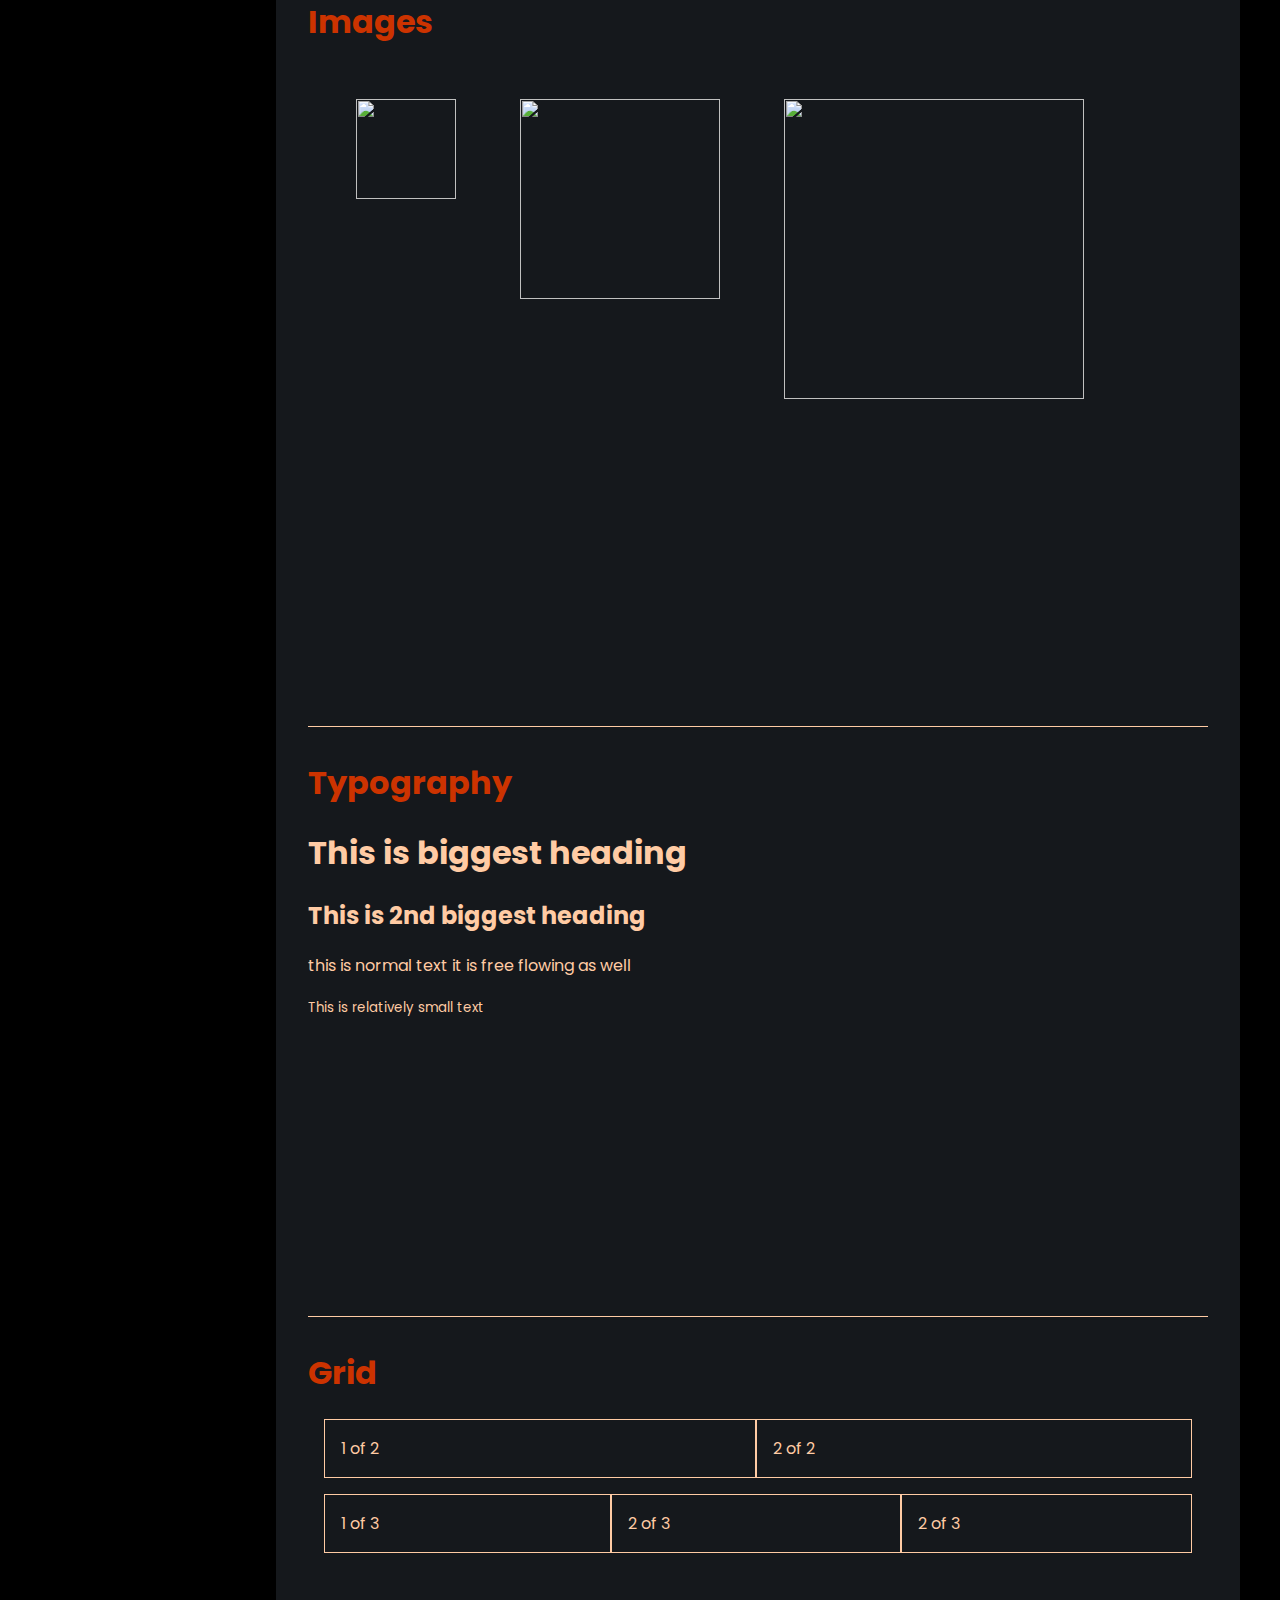
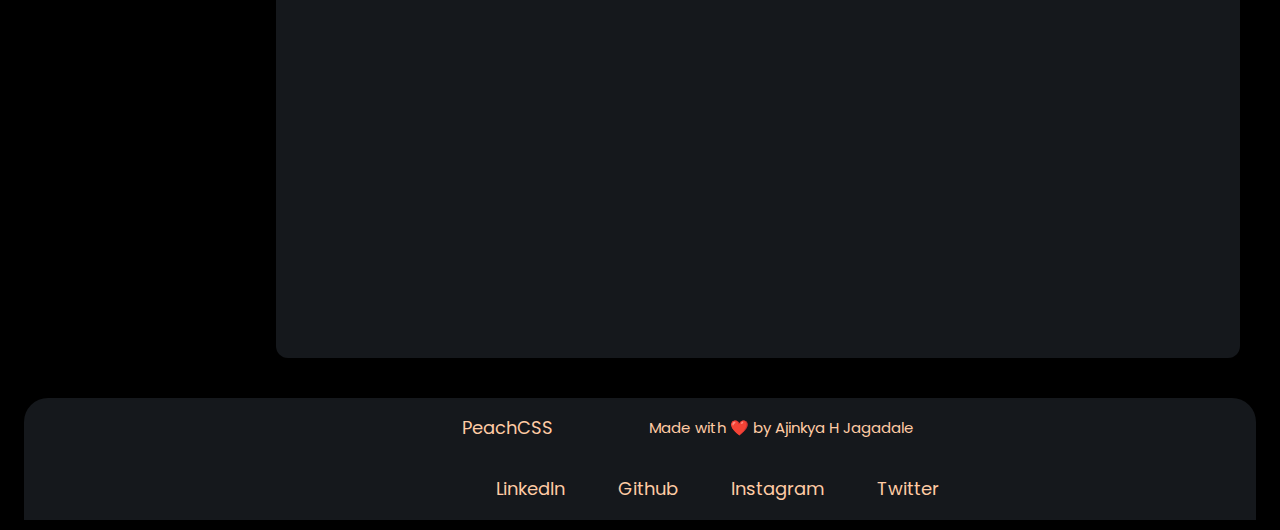
==== commit 57408a73: "update: file changes" ====
--- a/main.html
+++ b/main.html
@@ -19,24 +19,24 @@
     <div class="wrapper">
         <div class="sidebar">
            <div class="sidebar-menu">
-            <a  class="indi-link" href="#1">Installation</a>
-            <a  class="indi-link" href="#2">Alert</a>
-            <a  class="indi-link" href="#3">Badge</a>
-            <a  class="indi-link" href="#4">Button</a>
-            <a  class="indi-link" href="#5">Card</a>
-            <a  class="indi-link" href="#6">Modal</a>
-            <a  class="indi-link" href="#7">Input</a>
-            <a  class="indi-link" href="#8">List</a>
-            <a  class="indi-link" href="#9">Navigation</a>
-            <a  class="indi-link" href="#10">Avatar</a>
-            <a  class="indi-link" href="#11">Image</a>
-            <a  class="indi-link" href="#12">Typography</a>
-            <a  class="indi-link" href="#13">Grid</a>
+            <a  class="indi-link" href="#Installation">Installation</a>
+            <a  class="indi-link" href="#Alert">Alert</a>
+            <a  class="indi-link" href="#Badge">Badge</a>
+            <a  class="indi-link" href="#Button">Button</a>
+            <a  class="indi-link" href="#Card">Card</a>
+            <a  class="indi-link" href="#Modal">Modal</a>
+            <a  class="indi-link" href="#Input">Input</a>
+            <a  class="indi-link" href="#List">List</a>
+            <a  class="indi-link" href="#Navigation">Navigation</a>
+            <a  class="indi-link" href="#Avatar">Avatar</a>
+            <a  class="indi-link" href="#Image">Image</a>
+            <a  class="indi-link" href="#Typography">Typography</a>
+            <a  class="indi-link" href="#Grid">Grid</a>
            </div>        
         </div>
         <div class="main-content">
             <div class="installation">
-                <h1 id="1" style="color: #CC3300;">Installation</h1>
+                <h1 id="Installation" style="color: #CC3300;">Installation</h1>
                 <h2 style="color: cyan;">CSS</h2> 
                 <p style="color: yellow">Copy-paste the stylesheet link into head section of your web page before all other stylesheets to load our CSS & FontAwsome icons.</p>
                 <iframe
@@ -48,7 +48,7 @@
             </div>
             <div class="divider"></div>
             <div class="alerts">
-                <h1 id="2" style="color: #CC3300;">Alerts</h1>
+                <h1 id="Alert" style="color: #CC3300;">Alerts</h1>
                     <div class="primary-simple-alert">
                          <div> A simple primary alert - check it out! </div>  
                         <button class="cross">x</button>
@@ -73,7 +73,7 @@
             </div>
             <div class="divider"></div>
             <div class="badges">
-                <h1 id="3" style="color: #CC3300;">Badges</h1>
+                <h1 id="Badge" style="color: #CC3300;">Badges</h1>
                 <button class="primary-col badge">Primary</button>
                 <button class="secondary-col badge">Secondary</button>
                 <button class="success-col badge">Success</button>
@@ -104,7 +104,7 @@
               
             <div class="divider"></div>
             <div class="buttons">
-                <h1 id="4" style="color: #CC3300;">Buttons</h1>
+                <h1 id="Button" style="color: #CC3300;">Buttons</h1>
                 <button class="primary-button">Primary</button>
                 <button class="secondary-button">Secondary</button>
                 <button class="success-button">Success</button>
@@ -127,7 +127,7 @@
             </div>
             <div class="divider"></div>
             <div class="cards">
-                <h1 id="5" style="color: #CC3300;">Cards</h1>
+                <h1 id="Card" style="color: #CC3300;">Cards</h1>
                 <h2  style="color: cyan;">Simple card</h2>
                 <div class="simple-card">
                    <p>Lorem ipsum dolor sit amet consectetur adipisicing elit. Eius possimus nesciunt,
@@ -160,11 +160,11 @@
                 </iframe> 
                 <h2  style="color: cyan;">Horizontal cards</h2>        
                 <div class="horizontal-cards">
-                    <div class="h-card">
+                    <div class="horizontal-card">
                         <img class="card-img" src="https://via.placeholder.com/150"/>
                         <p>Lorem, ipsum dolor sit amet consectetur adipisicing elit. Quod consectetur fugit corporis. Ipsum, nihil blanditiis.</p>
                     </div>
-                    <div class=" h-card">
+                    <div class=" horizontal-card">
                         <img class="card-img" src="https://via.placeholder.com/150"/>
                         <p>Lorem, ipsum dolor sit amet consectetur adipisicing elit. Quod consectetur fugit corporis. Ipsum, nihil blanditiis.</p>
                     </div>
@@ -176,7 +176,7 @@
                 </iframe>
             </div>
             <div class="divider"></div>
-            <h1 id="6" style="color: #CC3300;">Modals</h1>
+            <h1 id="Modal" style="color: #CC3300;">Modals</h1>
             <div class="modals">
                 <h1>This is modal</h1>
                 <p>Lorem ipsum dolor sit amet, consectetur adipisicing elit. A, delectus hic quidem excepturi ipsa nisi soluta animi asperiores! Non quo unde exercitationem voluptatem, dicta assumenda.
@@ -191,7 +191,7 @@
                 sandbox="allow-scripts allow-same-origin">
             </iframe>
             <div class="divider"></div>
-            <h1 id="7" style="color: #CC3300;">Input</h1>
+            <h1 id="Input" style="color: #CC3300;">Input</h1>
             <div class="input">
                 <div>
                     <h3>Name</h3>
@@ -208,7 +208,7 @@
                 sandbox="allow-scripts allow-same-origin">
             </iframe>
             <div class="divider"></div>
-            <h1 id="8" style="color: #CC3300;">Lists</h1>
+            <h1 id="List" style="color: #CC3300;">Lists</h1>
             <div class="lists">
                 <div class="unordered-lists">
                     <ul>
@@ -241,17 +241,17 @@
                 sandbox="allow-scripts allow-same-origin">
             </iframe>
             <div class="divider"></div>
-            <h1 id="9" style="color: #CC3300;">Navigation</h1>
+            <h1 id="Navigation" style="color: #CC3300;">Navigation</h1>
             <nav class="navigation container">
                 <div class="nav-brand">DRIBBLERS</div>
                 <ul class="list-non-bullet nav-pills"> 
-                    <li class="list-item-inline">
+                    <li class="display-inline">
                         <a class="link link-active">home</a>
                     </li>
-                    <li class="list-item-inline">
+                    <li class="display-inline">
                         <a class="link">products</a>
                     </li>
-                    <li class="list-item-inline">
+                    <li class="display-inline">
                         <a class="link">About</a>
                     </li>
                 </ul>
@@ -262,7 +262,7 @@
                 sandbox="allow-scripts allow-same-origin">
             </iframe>
             <div class="divider"></div>
-            <h1 id="10" style="color: #CC3300;">Avatar</h1>
+            <h1 id="Avatar" style="color: #CC3300;">Avatar</h1>
             <div class="avatars">
                 <div class="avatar">
                     <img width="150px" height="150px" alt="iron-man" src="https://cdn2.iconfinder.com/data/icons/superheroes-set/128/ironman-2-512.png"/>
@@ -279,11 +279,11 @@
                 sandbox="allow-scripts allow-same-origin">
             </iframe>
             <div class="divider"></div>
-            <h1 id="11" style="color: #CC3300;">Images</h1>
+            <h1 id="Image" style="color: #CC3300;">Images</h1>
             <div class="images">
-                <img class="s-img" src="https://images.unsplash.com/photo-1603573355706-3f15d98cf100?ixid=MXwxMjA3fDB8MHxzZWFyY2h8OXx8cHJvamVjdHN8ZW58MHx8MHw%3D&ixlib=rb-1.2.1&auto=format&fit=crop&w=500&q=60"/>
-                <img class="m-img" src="https://images.unsplash.com/photo-1603573355706-3f15d98cf100?ixid=MXwxMjA3fDB8MHxzZWFyY2h8OXx8cHJvamVjdHN8ZW58MHx8MHw%3D&ixlib=rb-1.2.1&auto=format&fit=crop&w=500&q=60"/>
-                <img class="l-img" src="https://images.unsplash.com/photo-1603573355706-3f15d98cf100?ixid=MXwxMjA3fDB8MHxzZWFyY2h8OXx8cHJvamVjdHN8ZW58MHx8MHw%3D&ixlib=rb-1.2.1&auto=format&fit=crop&w=500&q=60"/>
+                <img class="small-img" src="https://images.unsplash.com/photo-1603573355706-3f15d98cf100?ixid=MXwxMjA3fDB8MHxzZWFyY2h8OXx8cHJvamVjdHN8ZW58MHx8MHw%3D&ixlib=rb-1.2.1&auto=format&fit=crop&w=500&q=60"/>
+                <img class="medium-img" src="https://images.unsplash.com/photo-1603573355706-3f15d98cf100?ixid=MXwxMjA3fDB8MHxzZWFyY2h8OXx8cHJvamVjdHN8ZW58MHx8MHw%3D&ixlib=rb-1.2.1&auto=format&fit=crop&w=500&q=60"/>
+                <img class="large-img" src="https://images.unsplash.com/photo-1603573355706-3f15d98cf100?ixid=MXwxMjA3fDB8MHxzZWFyY2h8OXx8cHJvamVjdHN8ZW58MHx8MHw%3D&ixlib=rb-1.2.1&auto=format&fit=crop&w=500&q=60"/>
             </div>
             <iframe
                 src="https://carbon.now.sh/embed?bg=rgba%28155%2C155%2C155%2C1%29&t=cobalt&wt=sharp&l=auto&ds=true&dsyoff=20px&dsblur=68px&wc=true&wa=true&pv=56px&ph=56px&ln=false&fl=1&fm=Hack&fs=14px&lh=133%25&si=false&es=2x&wm=false&code=%253Cimg%2520class%253D%2522s-img%2522%2520src%253D%2522https%253A%252F%252Fimages.unsplash.com%2522%252F%253E%250A%253Cimg%2520class%253D%2522m-img%2522%2520src%253D%2522https%253A%252F%252Fimages.unsplash.com%2522%252F%253E%250A%253Cimg%2520class%253D%2522l-img%2522%2520src%253D%2522https%253A%252F%252Fimages.unsplash.com%2522%252F%253E"
@@ -291,7 +291,7 @@
                 sandbox="allow-scripts allow-same-origin">
             </iframe>
             <div class="divider"></div>
-            <h1 id="12" style="color: #CC3300;">Typography</h1>
+            <h1 id="Typography" style="color: #CC3300;">Typography</h1>
             <div class="typography">
                 <h1>This is biggest heading</h1>
                 <h2>This is 2nd biggest heading</h2>
@@ -304,7 +304,7 @@
                 sandbox="allow-scripts allow-same-origin">  
             </iframe>
             <div class="divider"></div>
-            <h1 id="13" style="color: #CC3300;">Grid</h1>
+            <h1 id="Grid" style="color: #CC3300;">Grid</h1>
             <div class="grids">
                 <div class="row col-2">
                     <div class="col">1 of 2</div>
@@ -335,16 +335,16 @@
                 <small>Made with ❤️ by Ajinkya H Jagadale</small>    
             </div>
             <ul class="list-non-bullet">
-            <li class="list-item-inline">
+            <li class="display-inline">
                 <a class="link" href="https://www.linkedin.com/in/ajinkya-h-jagadale-78a899200">LinkedIn</a>
             </li>
-            <li  class="list-item-inline">
+            <li  class="display-inline">
                 <a class="link" href="https://github.com/ajinkyajagdale21">Github</a>
             </li>
-            <li  class="list-item-inline">
+            <li  class="display-inline">
                 <a class="link" href="https://instagram.com/ajinkyajagdale21">Instagram</a>
             </li>
-            <li  class="list-item-inline">
+            <li  class="display-inline">
                 <a class="link" href="https://twitter.com/Ajinkya_J_21">Twitter</a>
             </li>
         </ul>
--- a/style.css
+++ b/style.css
@@ -10,7 +10,7 @@
   display: flex;
   align-items: center;
   justify-content: center;
-  padding-left: 40px;
+  padding-left: 2.5rem;
   padding-top: 1rem;
   padding-bottom: 2rem;
 }
@@ -23,7 +23,7 @@
   border: none;
   width: 40%;
   background-color: #15181c;
-  border-radius: 20px;
+  border-radius: 1.25rem;
   color: white;
 }
 .navigations > small {
@@ -40,12 +40,11 @@
 }
 section > p {
   color: rgb(122, 231, 231);
-  padding: 2rem 18rem;
+  margin: 2rem 10rem;
 }
 .section-header {
   font-size: x-large;
   font-weight: bolder;
-  padding: 0rem 18rem;
 }
 .sec-btn {
   border: none;
@@ -55,15 +54,20 @@
   font-weight: 780;
   border-radius: 0.5rem;
   border: white;
-  margin: 1rem 33rem;
   font-size: large;
   cursor: pointer;
   text-decoration: none;
 }
+section {
+  display: flex;
+  flex-direction: column;
+  align-items: center;
+  justify-content: center;
+}
 .footer {
   background-color: #15181c;
   padding-bottom: 0.01rem;
-  margin-top: 0.8rem;
+  margin-top: 1.5rem;
   border-top-right-radius: 1.5rem;
   border-top-left-radius: 1.5rem;
   font-size: large;
@@ -81,7 +85,7 @@
   padding-left: 28rem;
 }
 
-.list-item-inline {
+.display-inline {
   display: inline;
   padding: 0rem 0.5rem;
 }
@@ -115,7 +119,7 @@
   border-radius: 0.75rem;
 }
 .sidebar-menu {
-  height: 590px;
+  height: 36.875rem;
   display: flex;
   flex-direction: column;
   justify-content: space-around;
@@ -168,8 +172,8 @@
 }
 .cross {
   position: absolute;
-  top: 0px;
-  right: 0px;
+  top: 0rem;
+  right: 0rem;
   border: none;
   border-radius: 0.5rem;
   cursor: pointer;
@@ -324,7 +328,7 @@
   height: auto;
   padding: 0.5rem;
 }
-.h-card {
+.horizontal-card {
   display: flex;
   flex-direction: row;
   border: 1px solid #ffcba4;
@@ -422,39 +426,39 @@
 }
 .oncall-icon {
   background-color: #842029;
-  width: 30px;
-  height: 30px;
-  border-radius: 30px;
+  width: 1.875rem;
+  height: 1.875rem;
+  border-radius: 1.875rem;
   position: absolute;
-  top: 0px;
-  right: 10px;
+  top: 0rem;
+  right: 0.625rem;
 }
 .online-icon {
   background-color: green;
-  width: 30px;
-  height: 30px;
-  border-radius: 30px;
+  width: 1.875rem;
+  height: 1.875rem;
+  border-radius: 1.875rem;
   position: absolute;
-  top: 0px;
-  right: 10px;
+  top: 0rem;
+  right: 0.625rem;
 }
 .images {
   display: flex;
   margin: 1rem;
 }
-.l-img {
-  width: 300px;
-  height: 300px;
+.large-img {
+  width: 18.75rem;
+  height: 18.75rem;
   padding: 2rem;
 }
-.m-img {
-  width: 200px;
-  height: 200px;
+.medium-img {
+  width: 12.5rem;
+  height: 12.5rem;
   padding: 2rem;
 }
-.s-img {
-  width: 100px;
-  height: 100px;
+.small-img {
+  width: 6.25rem;
+  height: 6.25rem;
   padding: 2rem;
 }
 .row {
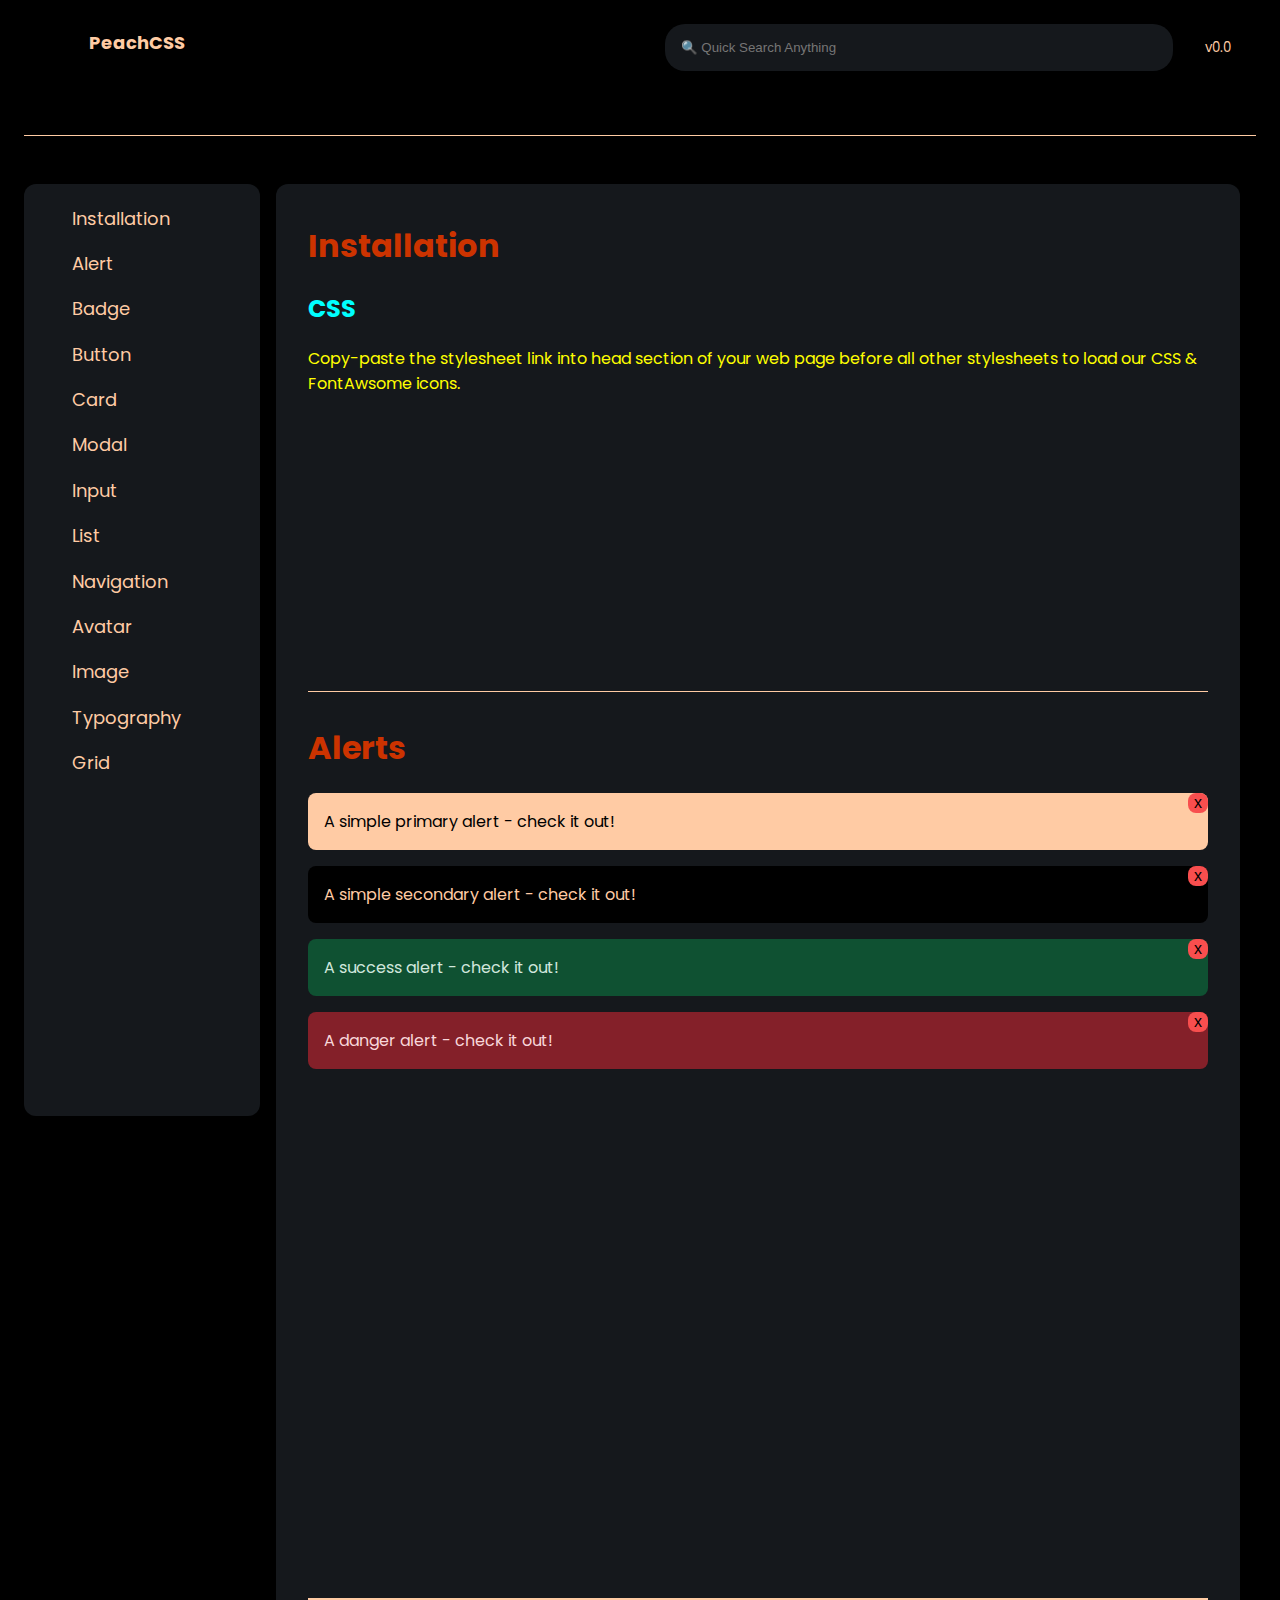
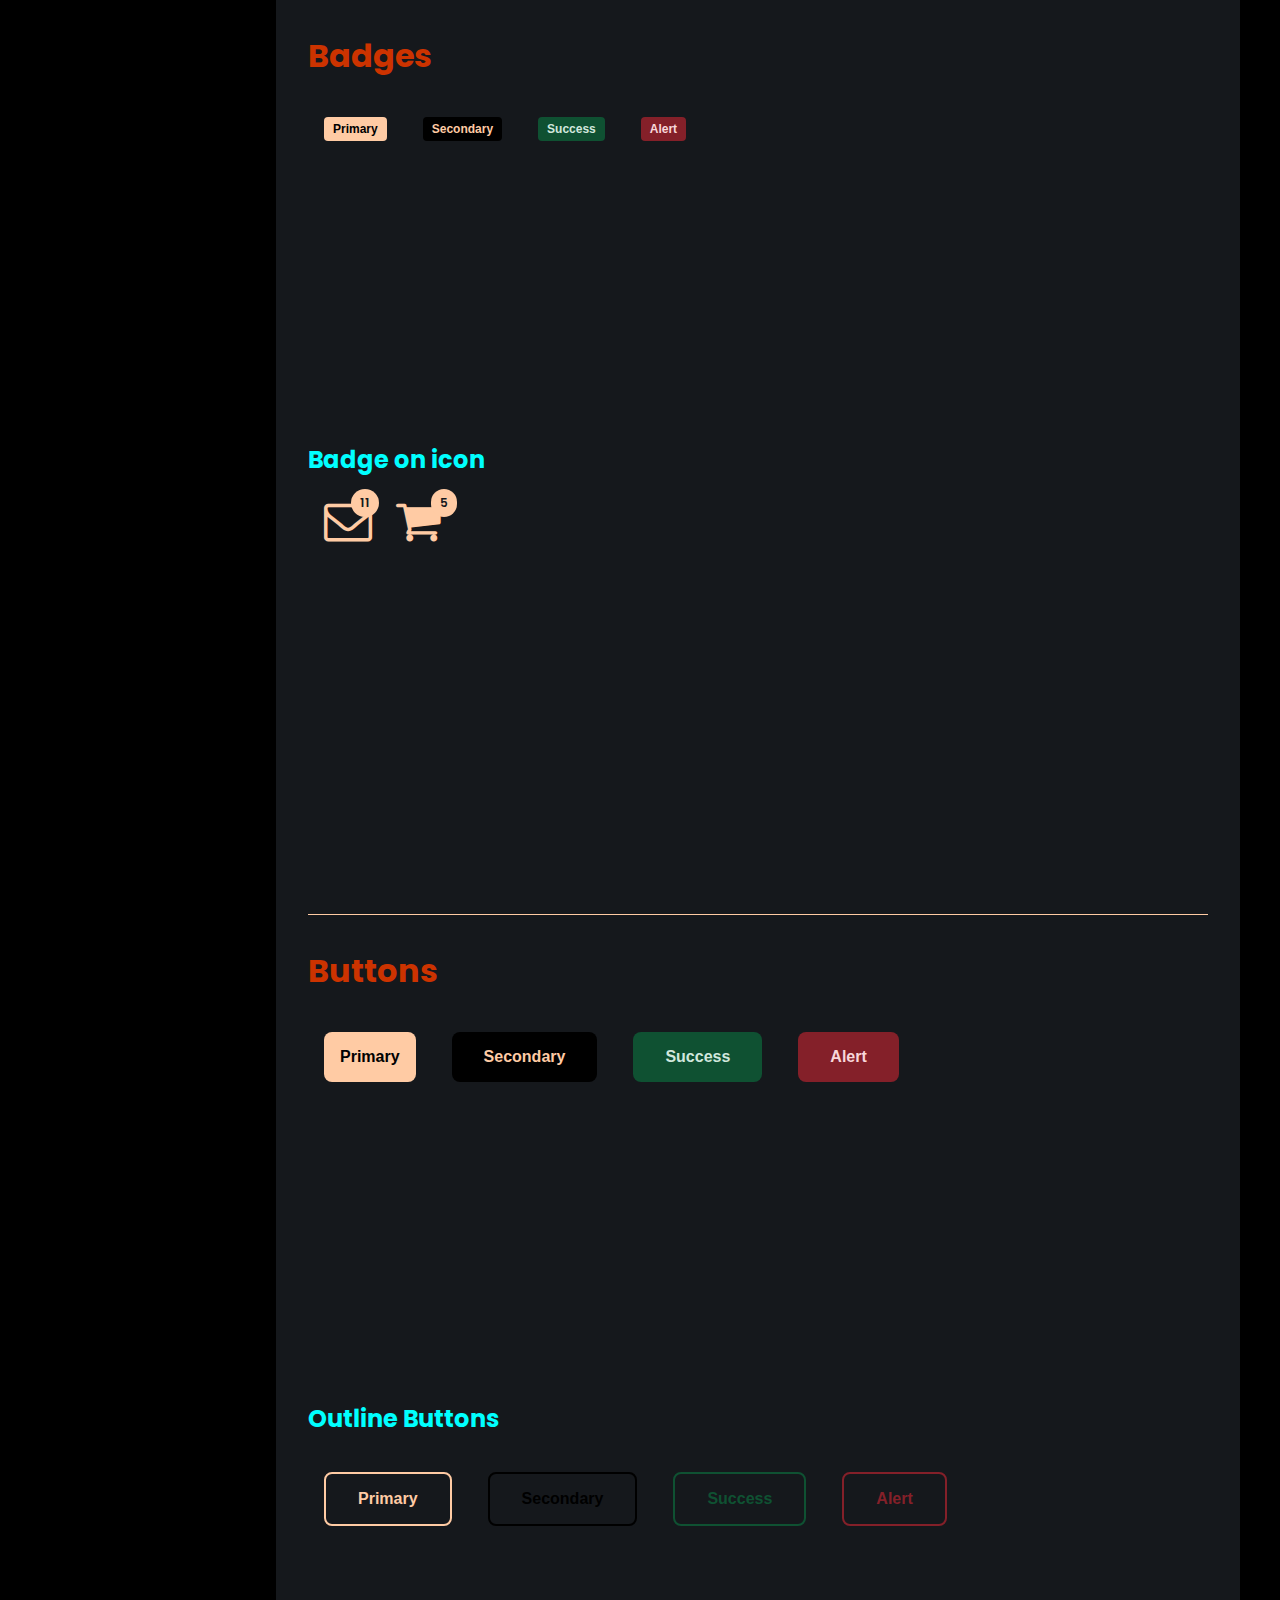
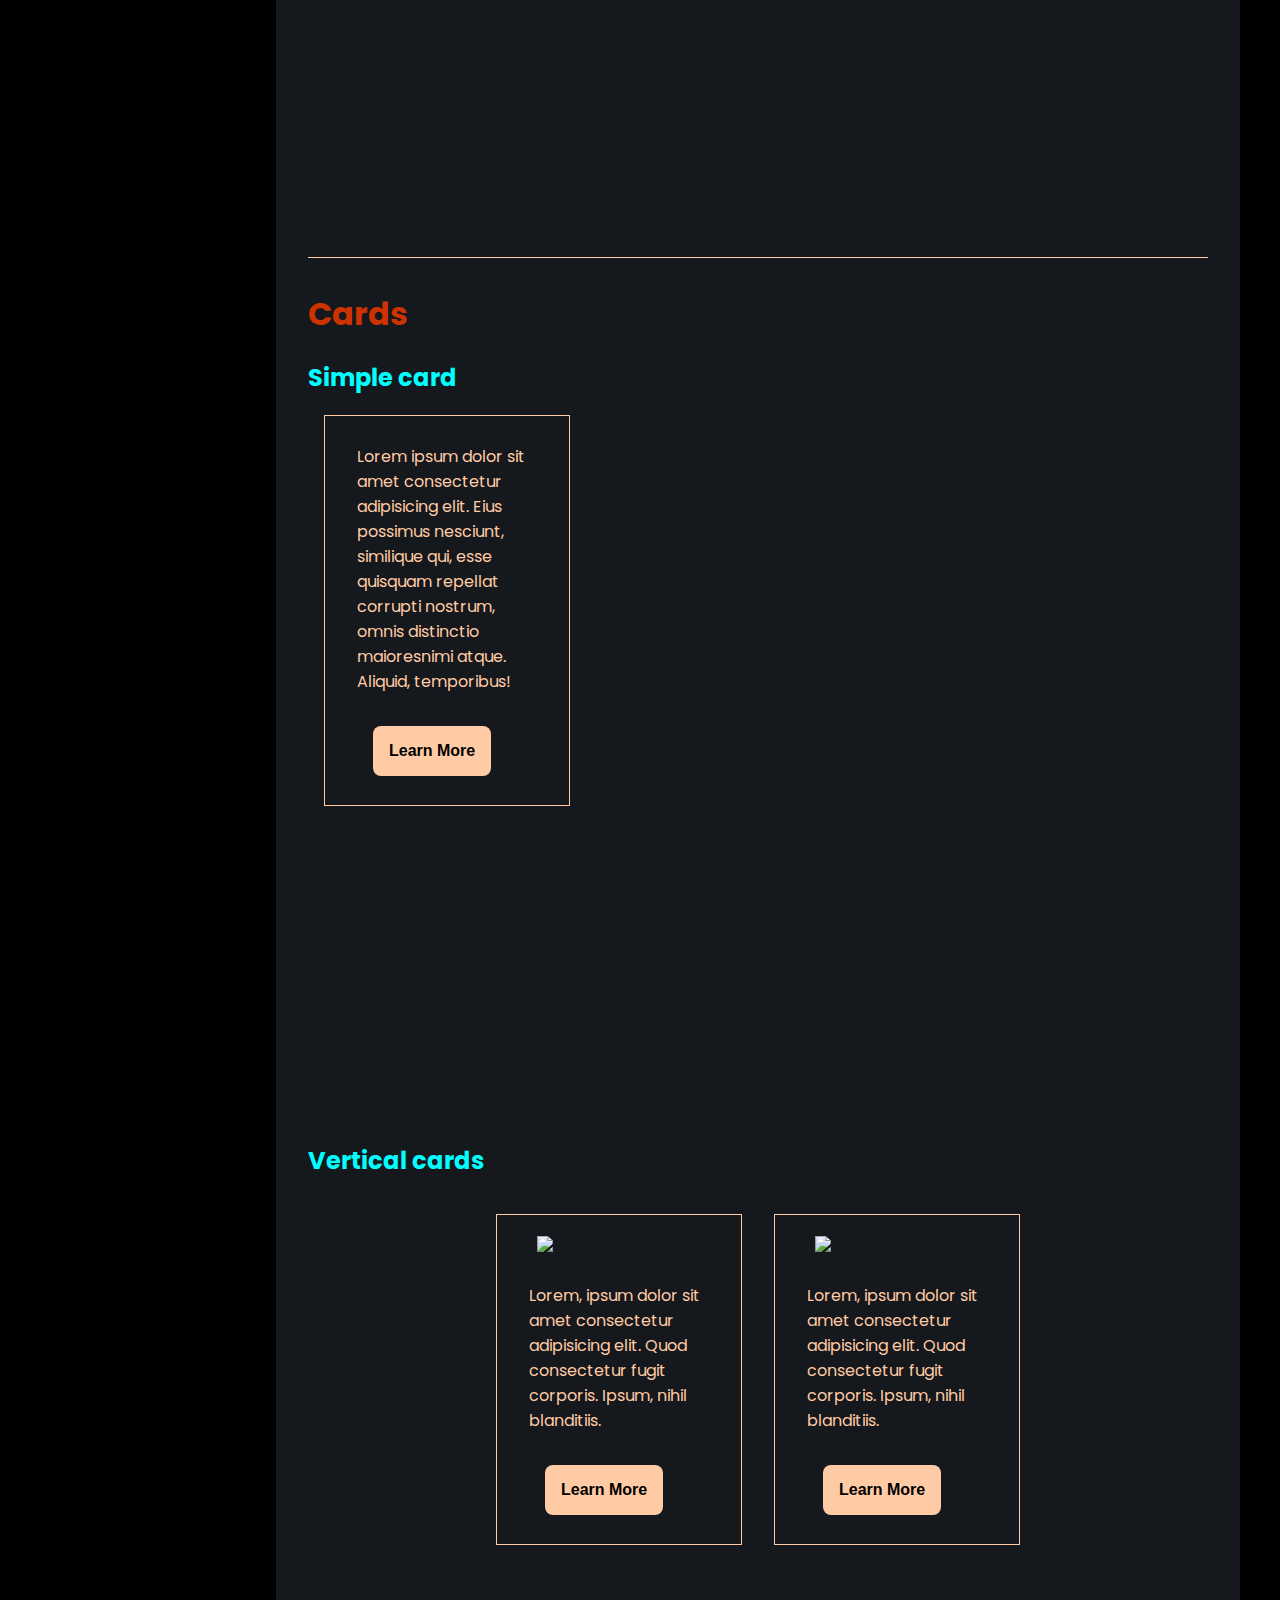
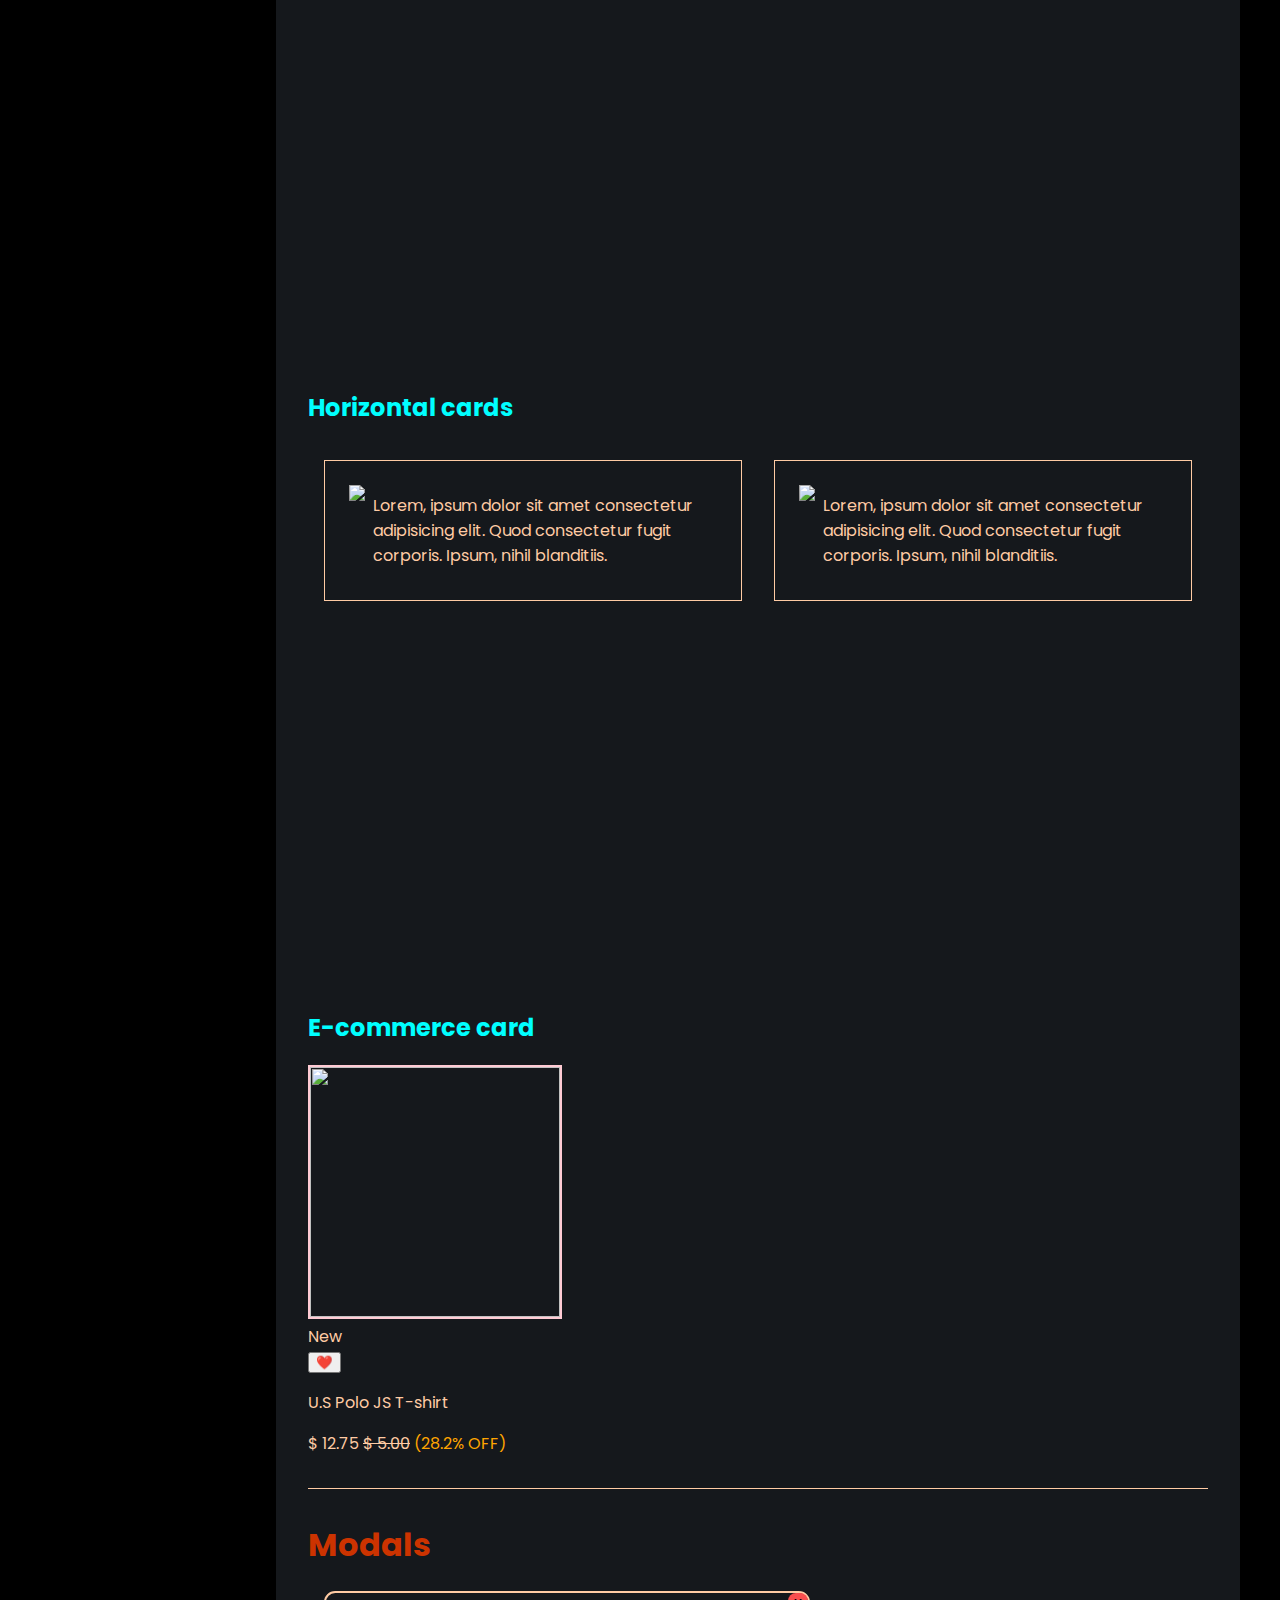
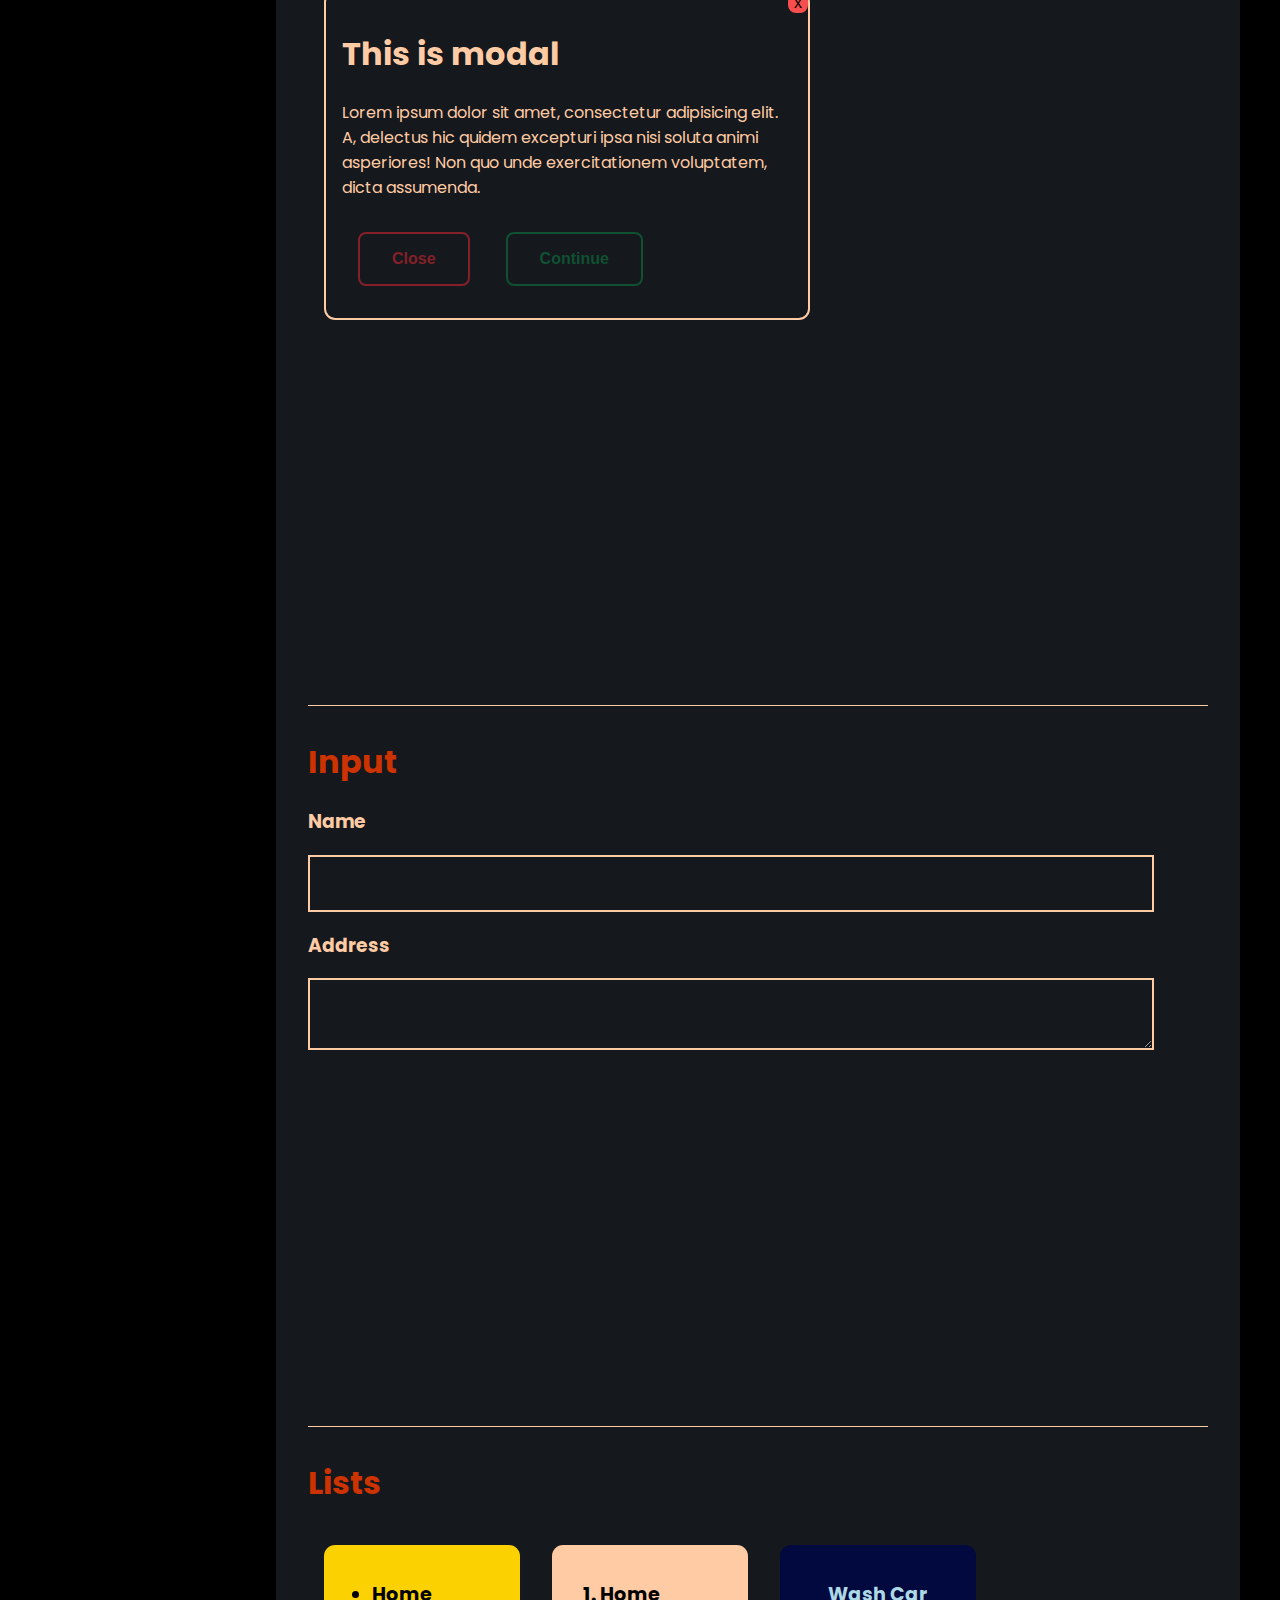
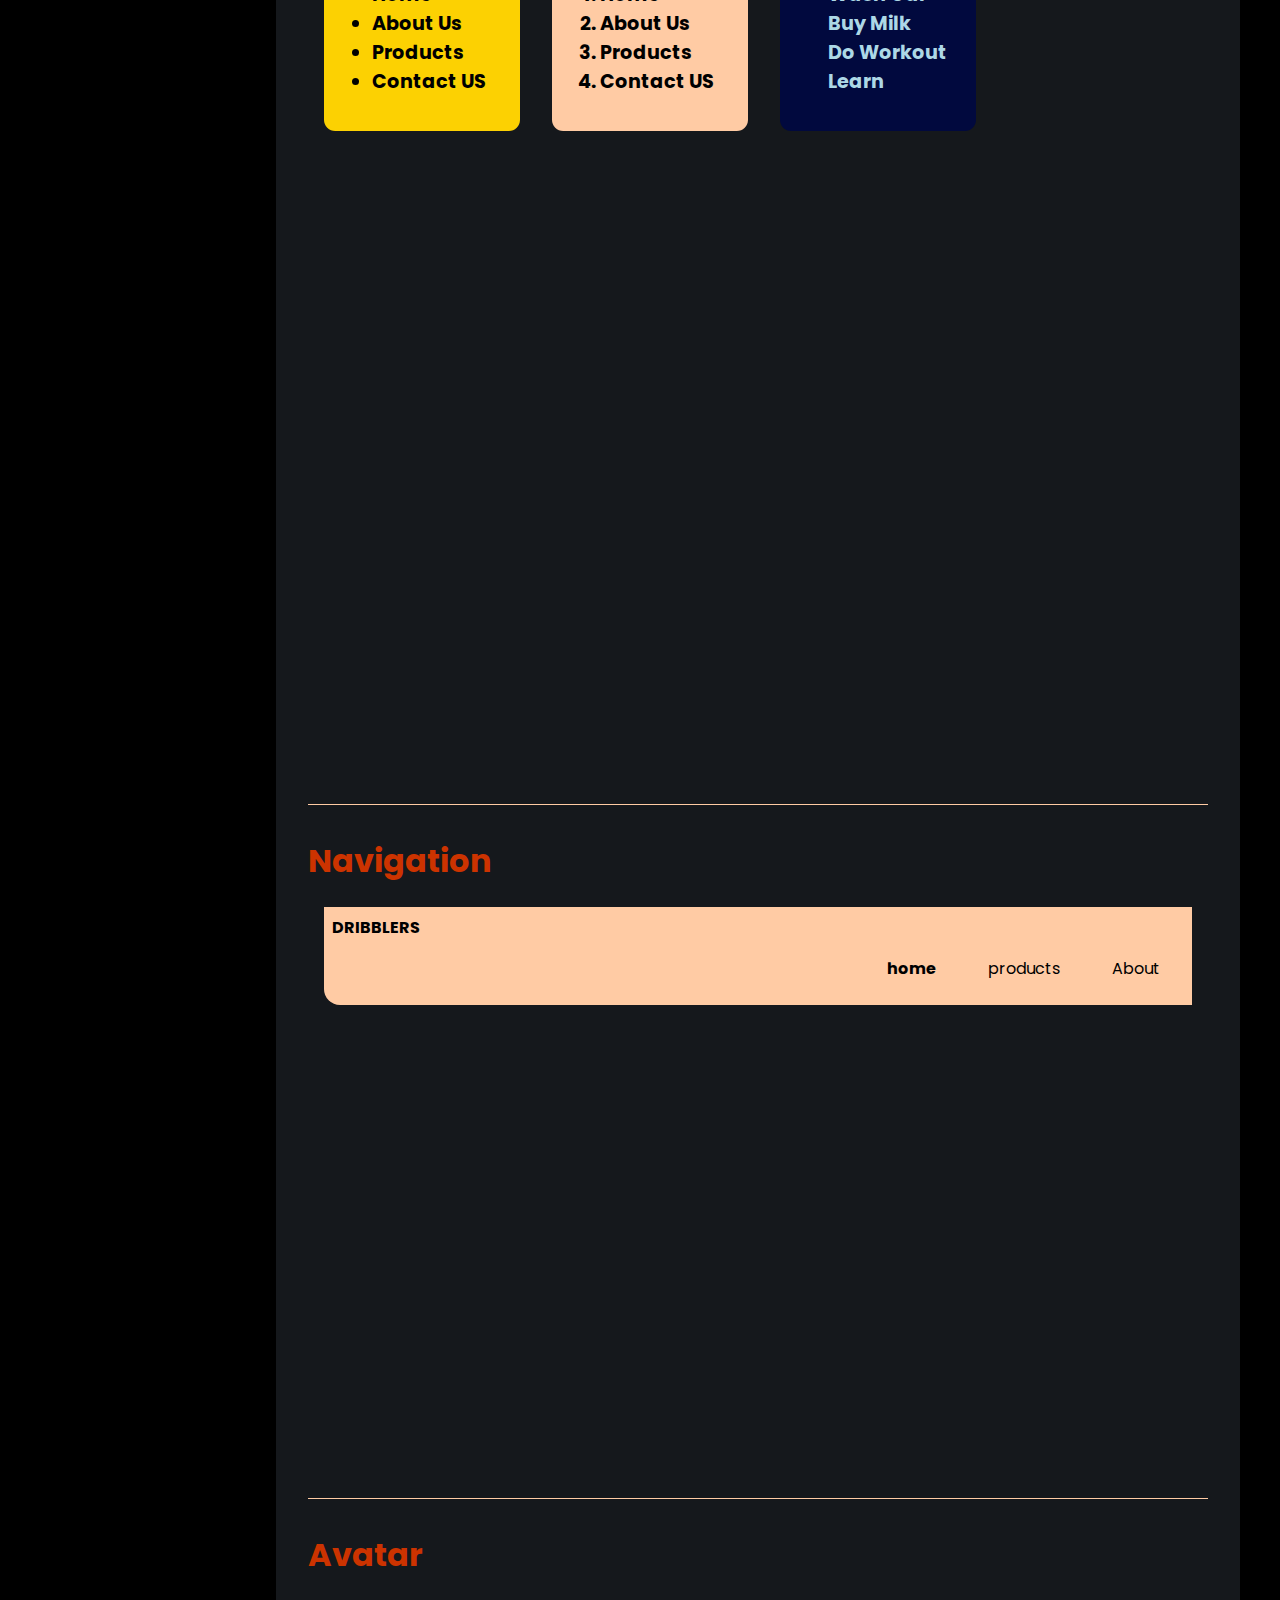
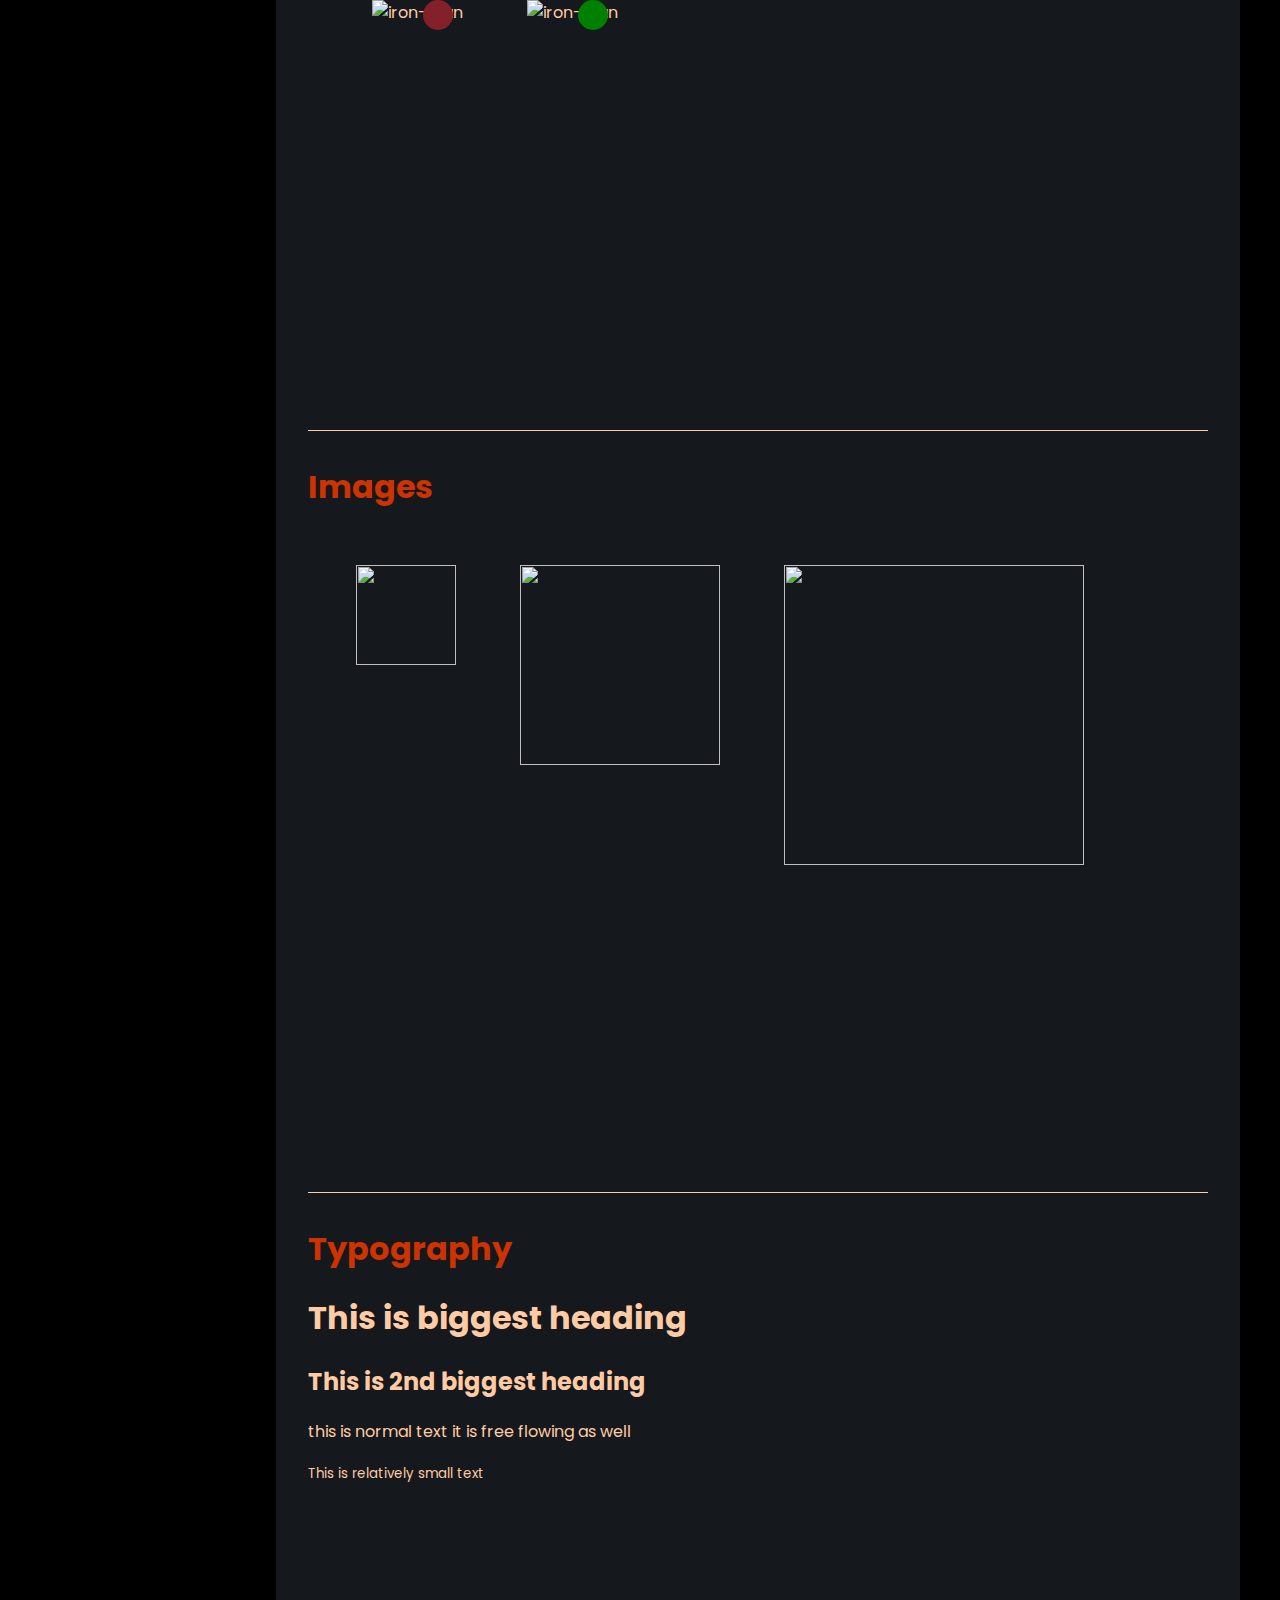
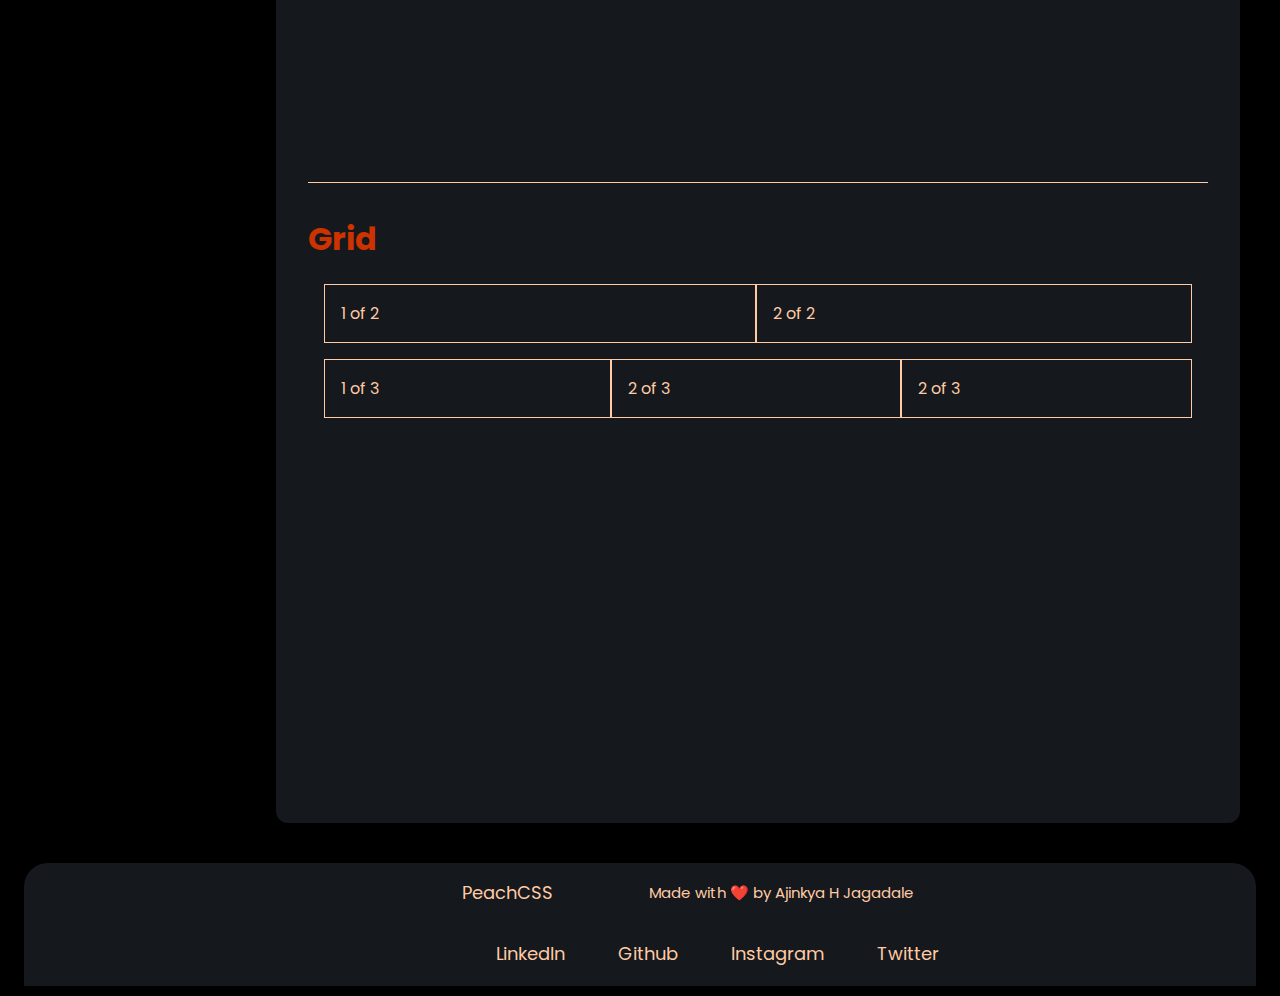
==== commit 06e9a530: "Update main.html" ====
--- a/main.html
+++ b/main.html
@@ -40,7 +40,7 @@
                 <h2 style="color: cyan;">CSS</h2> 
                 <p style="color: yellow">Copy-paste the stylesheet link into head section of your web page before all other stylesheets to load our CSS & FontAwsome icons.</p>
                 <iframe
-                    src="https://carbon.now.sh/embed?bg=rgba%28155%2C155%2C155%2C1%29&t=cobalt&wt=sharp&l=auto&ds=true&dsyoff=20px&dsblur=68px&wc=true&wa=true&pv=56px&ph=56px&ln=false&fl=1&fm=Hack&fs=14px&lh=133%25&si=false&es=2x&wm=false&code=%253Clink%2520rel%253D%2522stylesheet%2522%2520href%253D%2522style.css%2522%253E%2520%2520%250A%253Clink%2520rel%253D%2522stylesheet%2522%2520href%253D%2522https%253A%252F%252Fcdnjs.cloudflare.com%252Fajax%252Flibs%252Ffont-awesome%252F4.7.0%252Fcss%252Ffont-awesome.min.css%2522%253E"
+                    src="https://carbon.now.sh/embed?bg=rgba%28155%2C155%2C155%2C1%29&t=cobalt&wt=sharp&l=auto&ds=true&dsyoff=20px&dsblur=68px&wc=true&wa=true&pv=56px&ph=56px&ln=false&fl=1&fm=Hack&fs=14px&lh=133%25&si=false&es=2x&wm=false&code=%253Clink%2520rel%253D%2522stylesheet%2522%2520href%253D%2522https%253A%252F%252Fpeachcss.netlify.app%252Fstyle.css%2522%253E%2520%2520%250A%253Clink%2520rel%253D%2522stylesheet%2522%2520href%253D%2522https%253A%252F%252Fcdnjs.cloudflare.com%252Fajax%252Flibs%252Ffont-awesome%252F4.7.0%252Fcss%252Ffont-awesome.min.css%2522%253E%250A"
                     style="width: 784px; height: 240px; border:0; transform: scale(1); overflow:hidden;"
                     sandbox="allow-scripts allow-same-origin">
                 </iframe>
@@ -174,6 +174,17 @@
                     style="width: 760px; height: 366px; border:0; transform: scale(1); overflow:hidden;"
                     sandbox="allow-scripts allow-same-origin">
                 </iframe>
+                <h2  style="color: cyan;">E-commerce card</h2>
+                <div class="e-commerce">
+                    <div class="thumbnail">
+                        <img style="border: 2px solid rgb(255, 203, 212);" width="250px" height="250px" src="https://image.spreadshirtmedia.com/image-server/v1/mp/products/T210A4MPA3176PT17X32Y57D1020707317FS2101/views/1,width=378,height=378,appearanceId=4,backgroundColor=F2F2F2,modelId=1543,crop=list/nodejs-logo-javascript-web-developer-mens-t-shirt.jpg"/>
+                        <div class="new">New</div> 
+                        <button style="color: red;" class="wishlist">❤️</button>
+                    
+                    </div>
+                    <p>U.S Polo JS T-shirt </p>
+                    <p>$ 12.75  <s>$ 5.00</s> <span style="color: orange">(28.2% OFF)</span></p>
+                </div>
             </div>
             <div class="divider"></div>
             <h1 id="Modal" style="color: #CC3300;">Modals</h1>
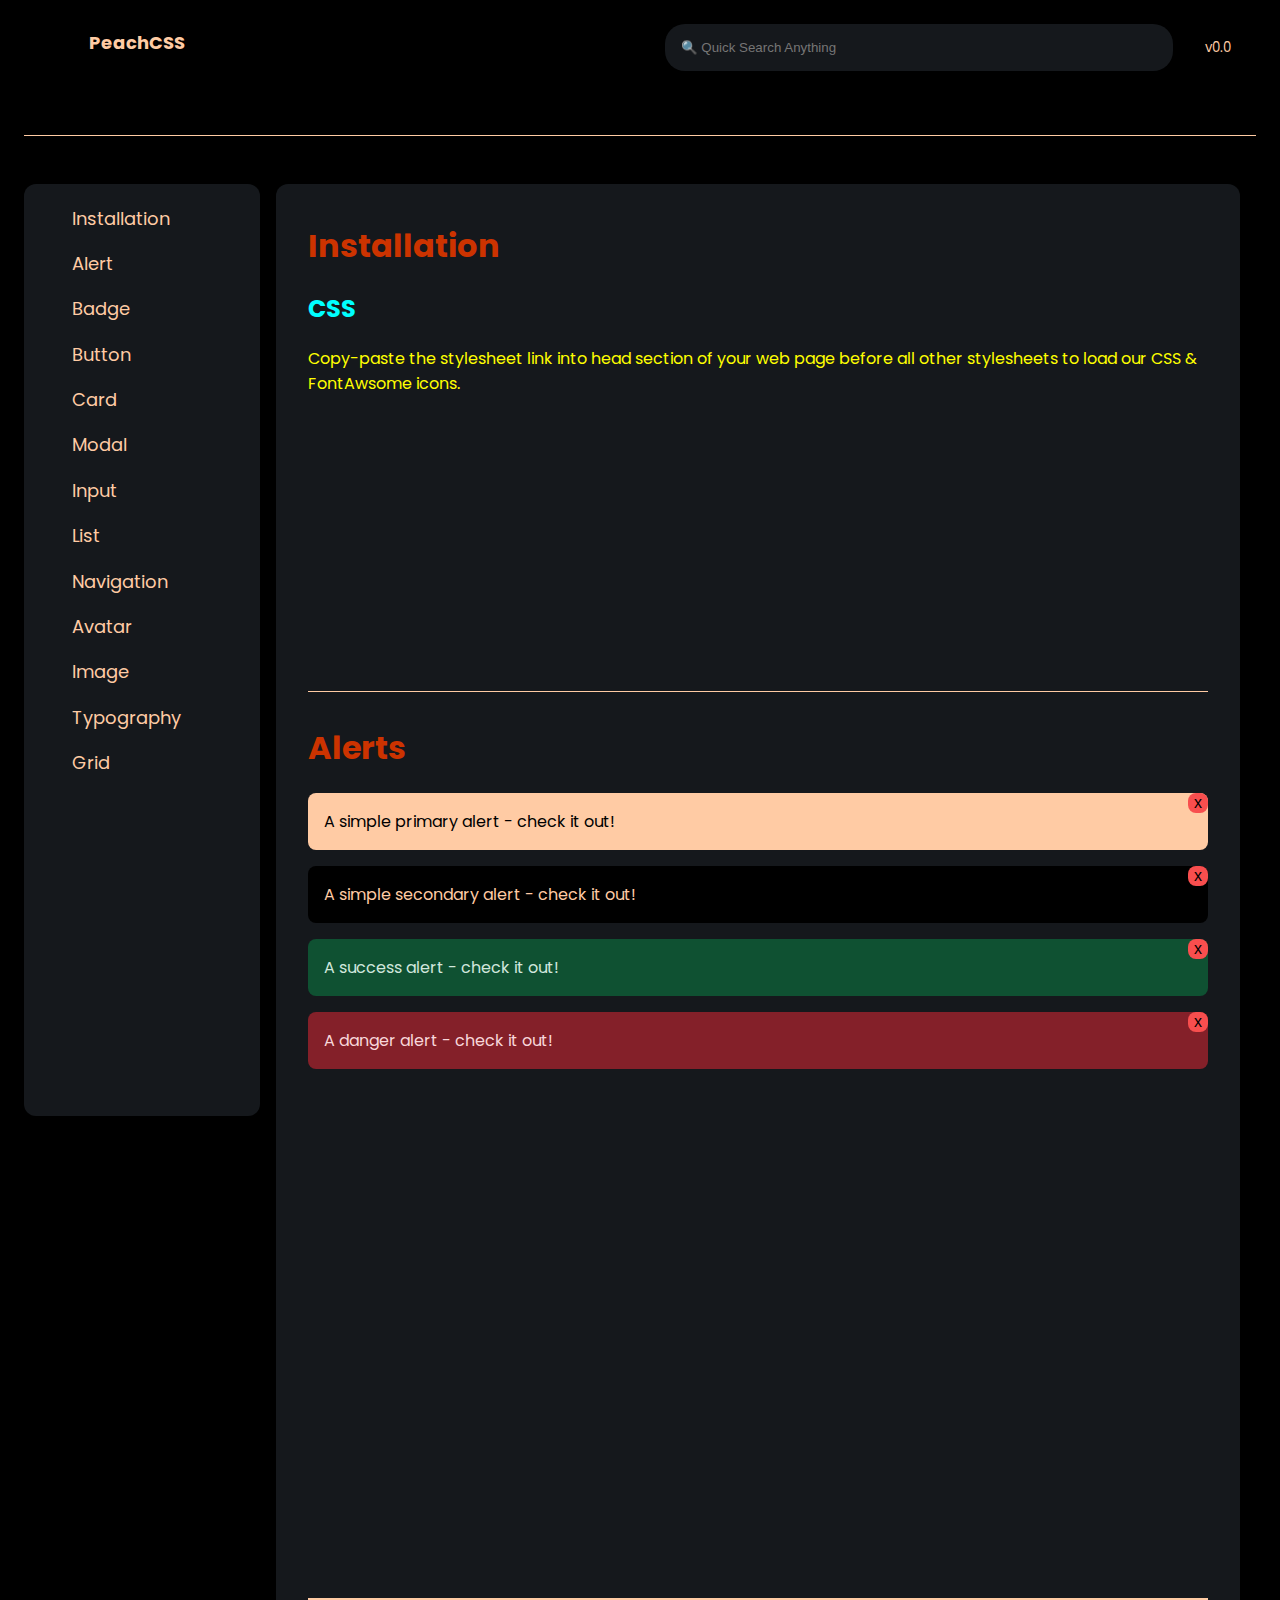
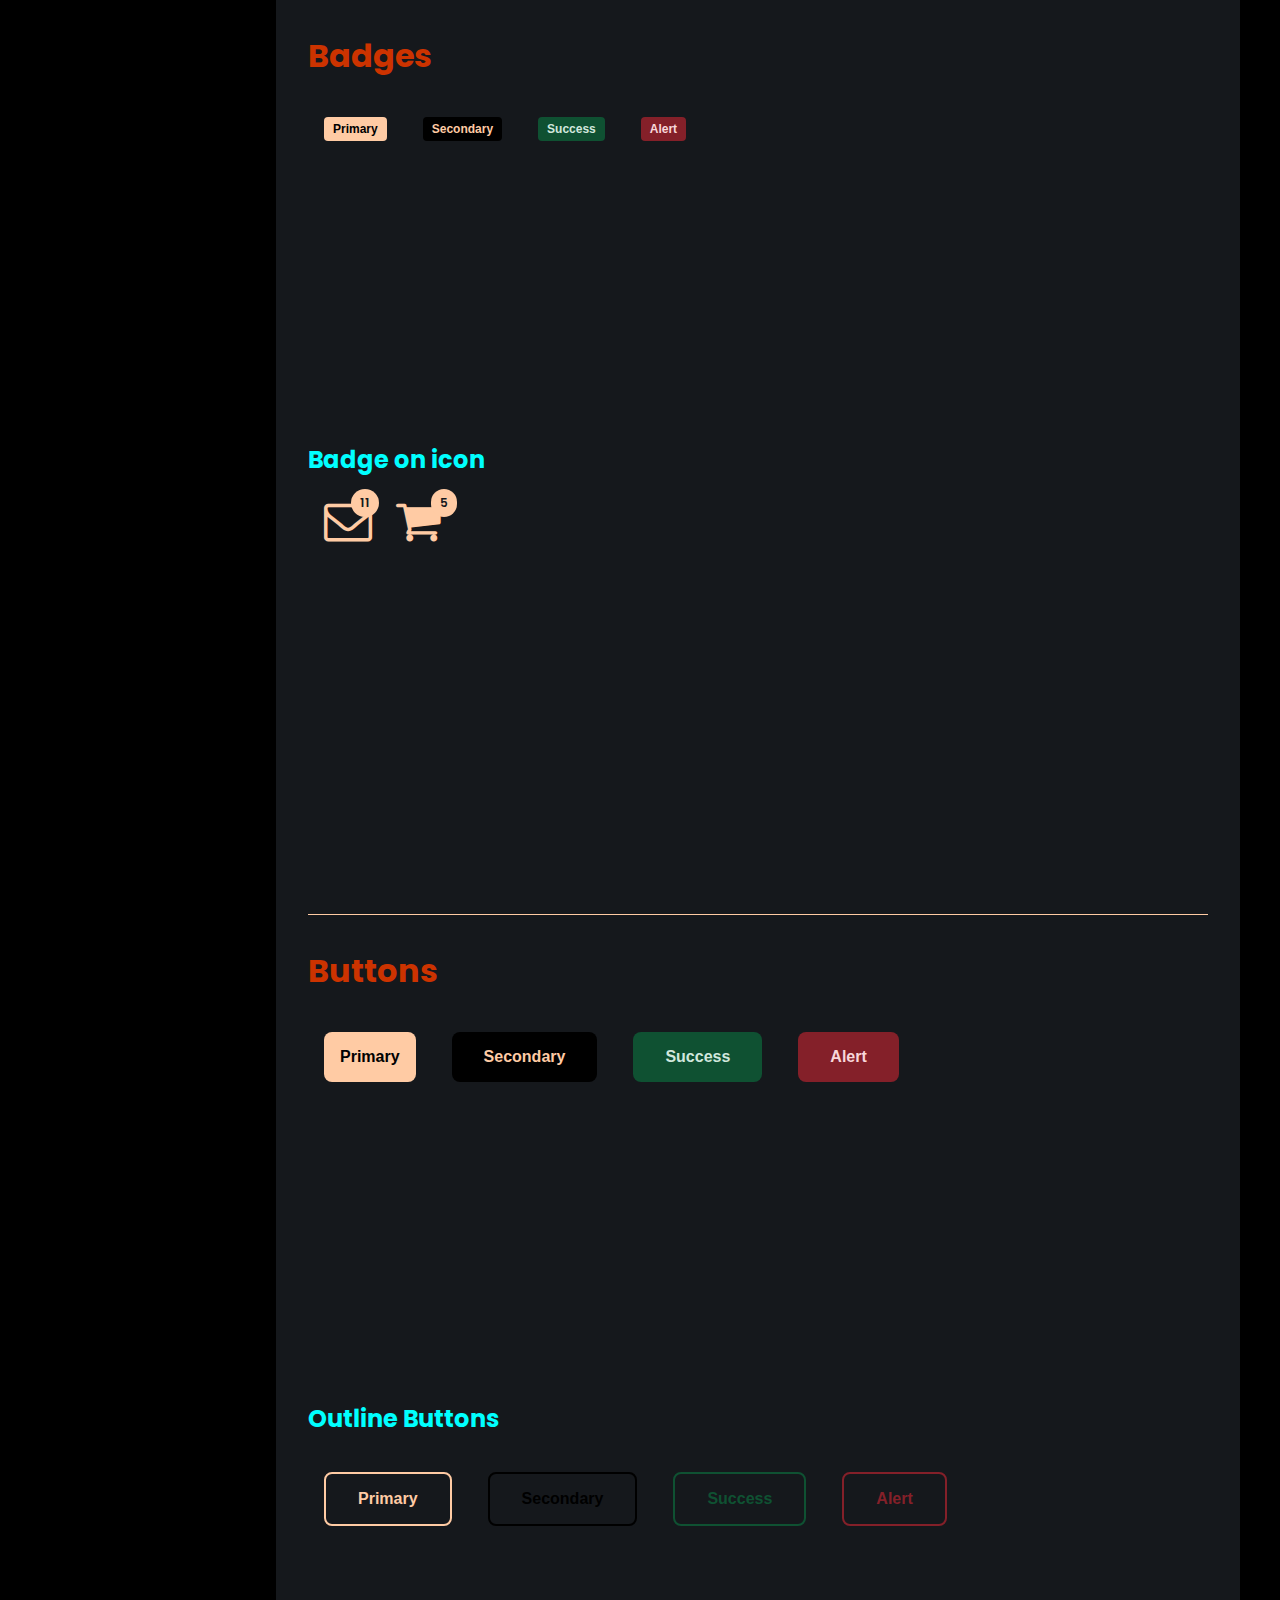
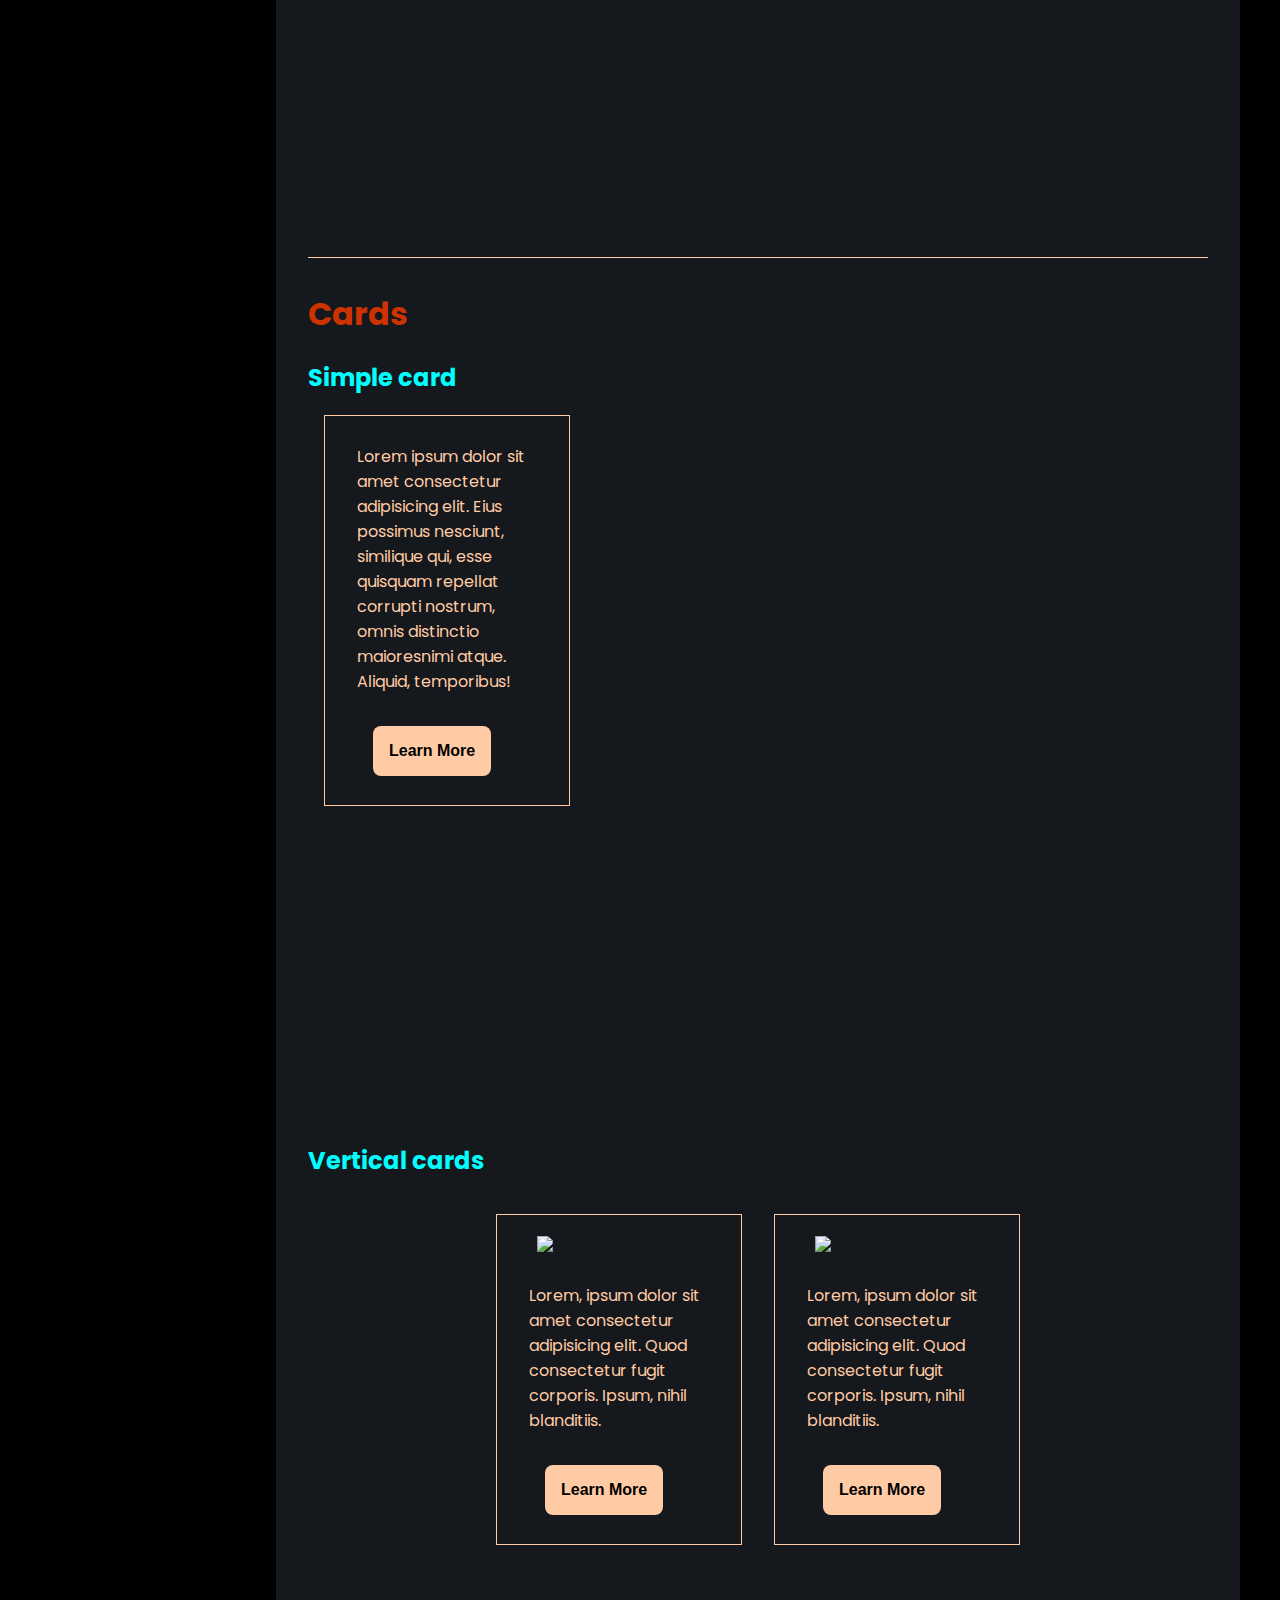
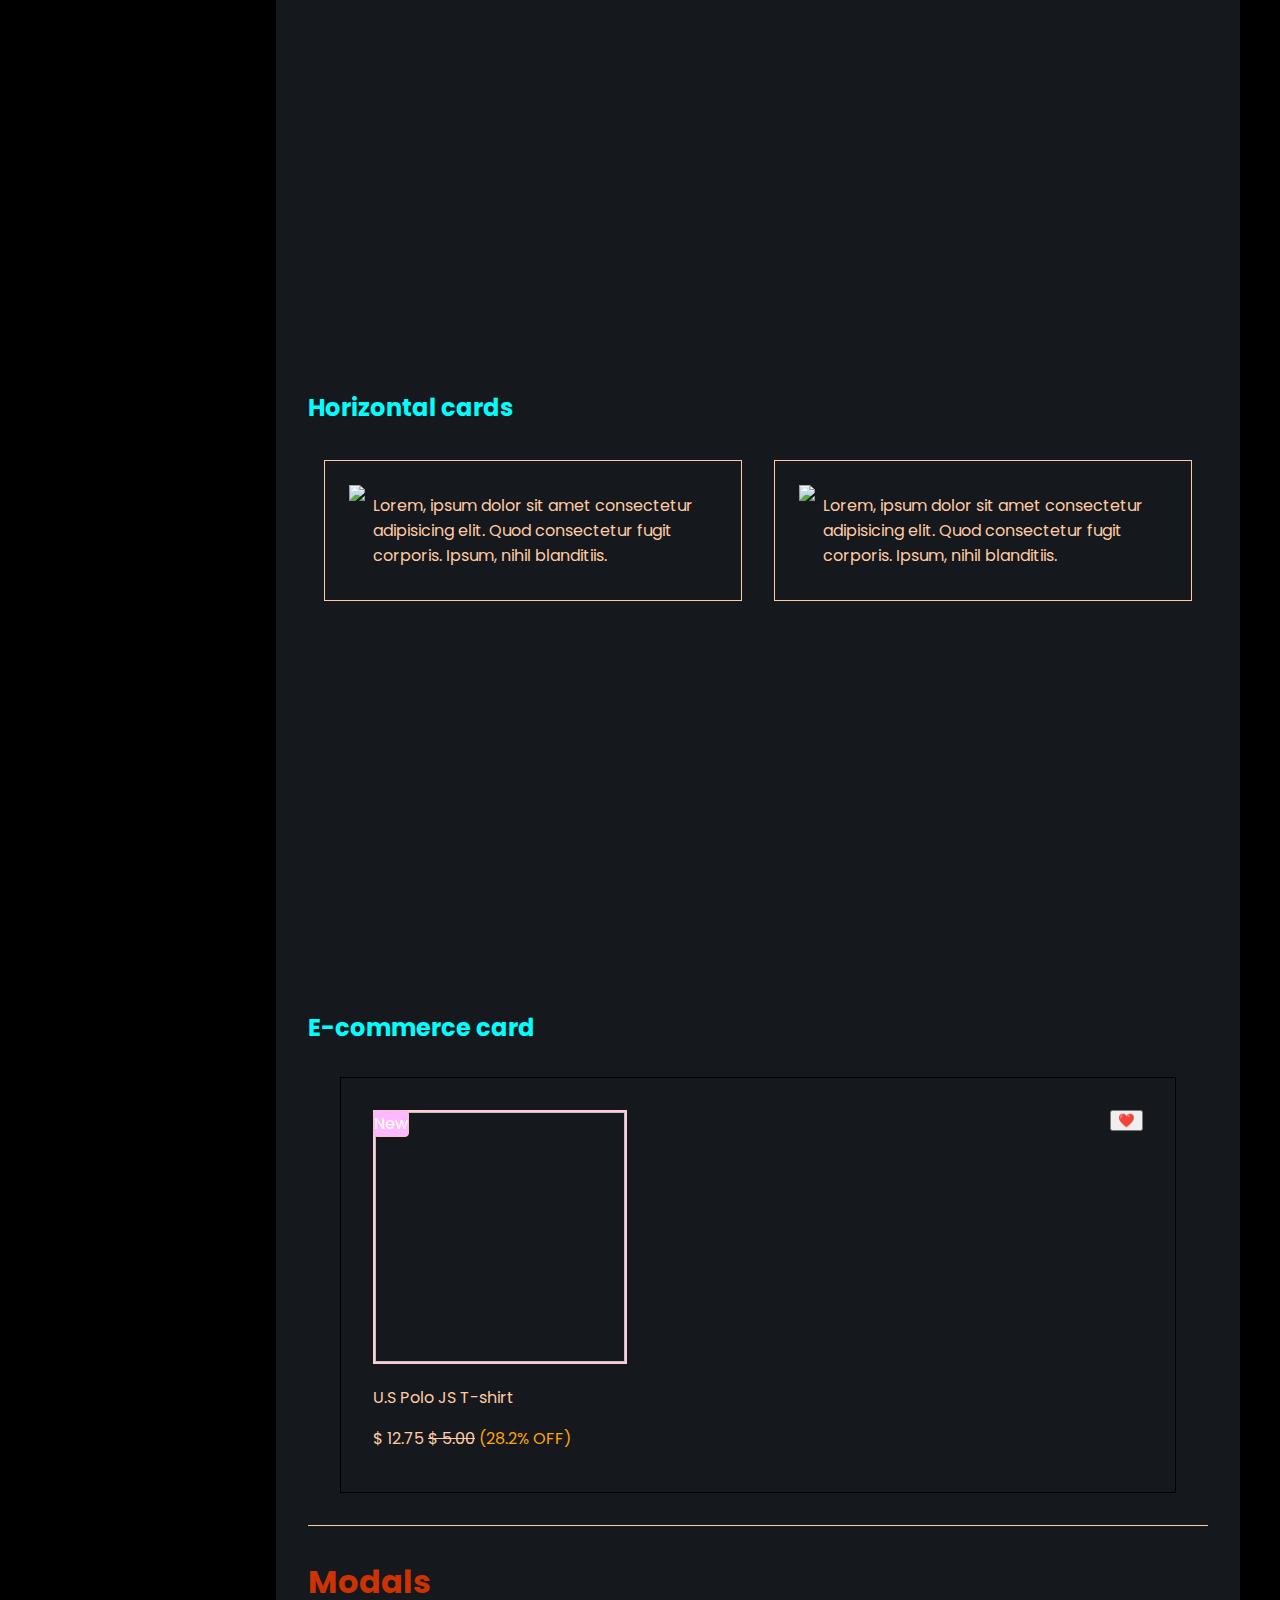
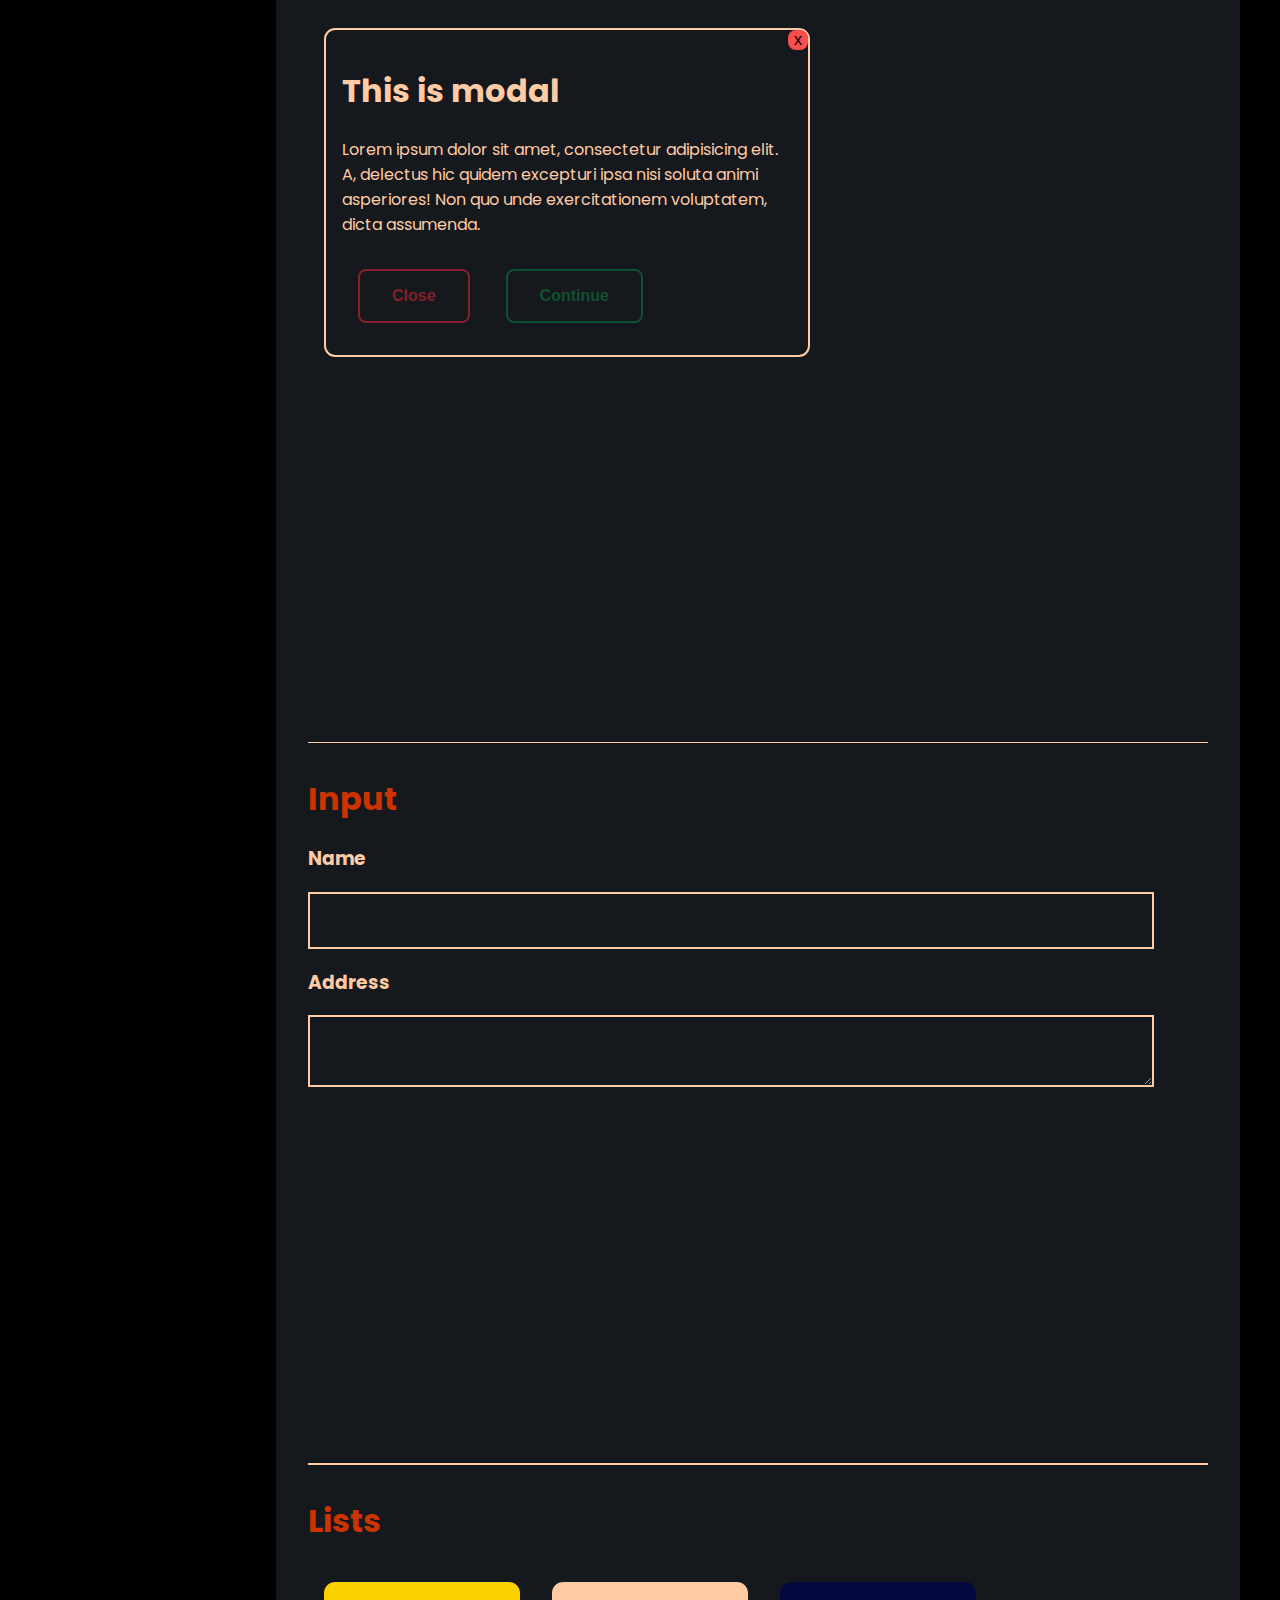
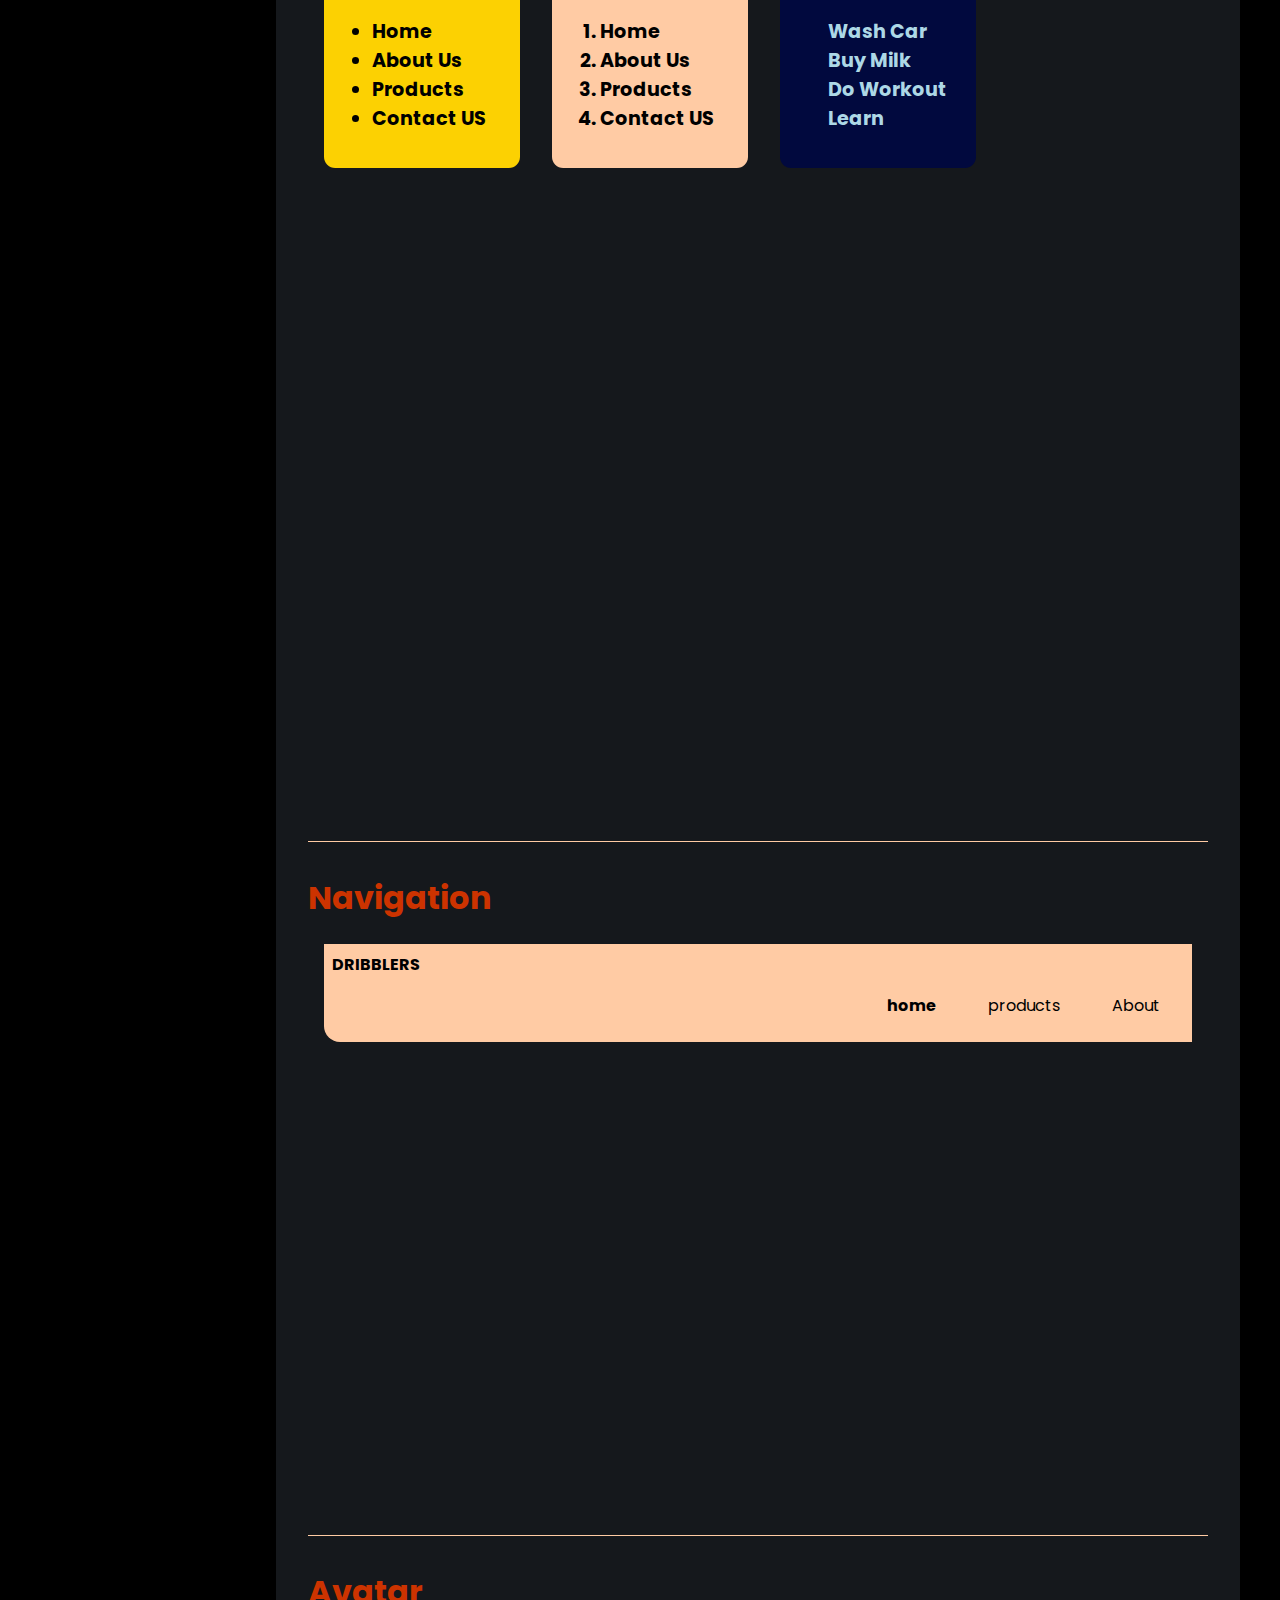
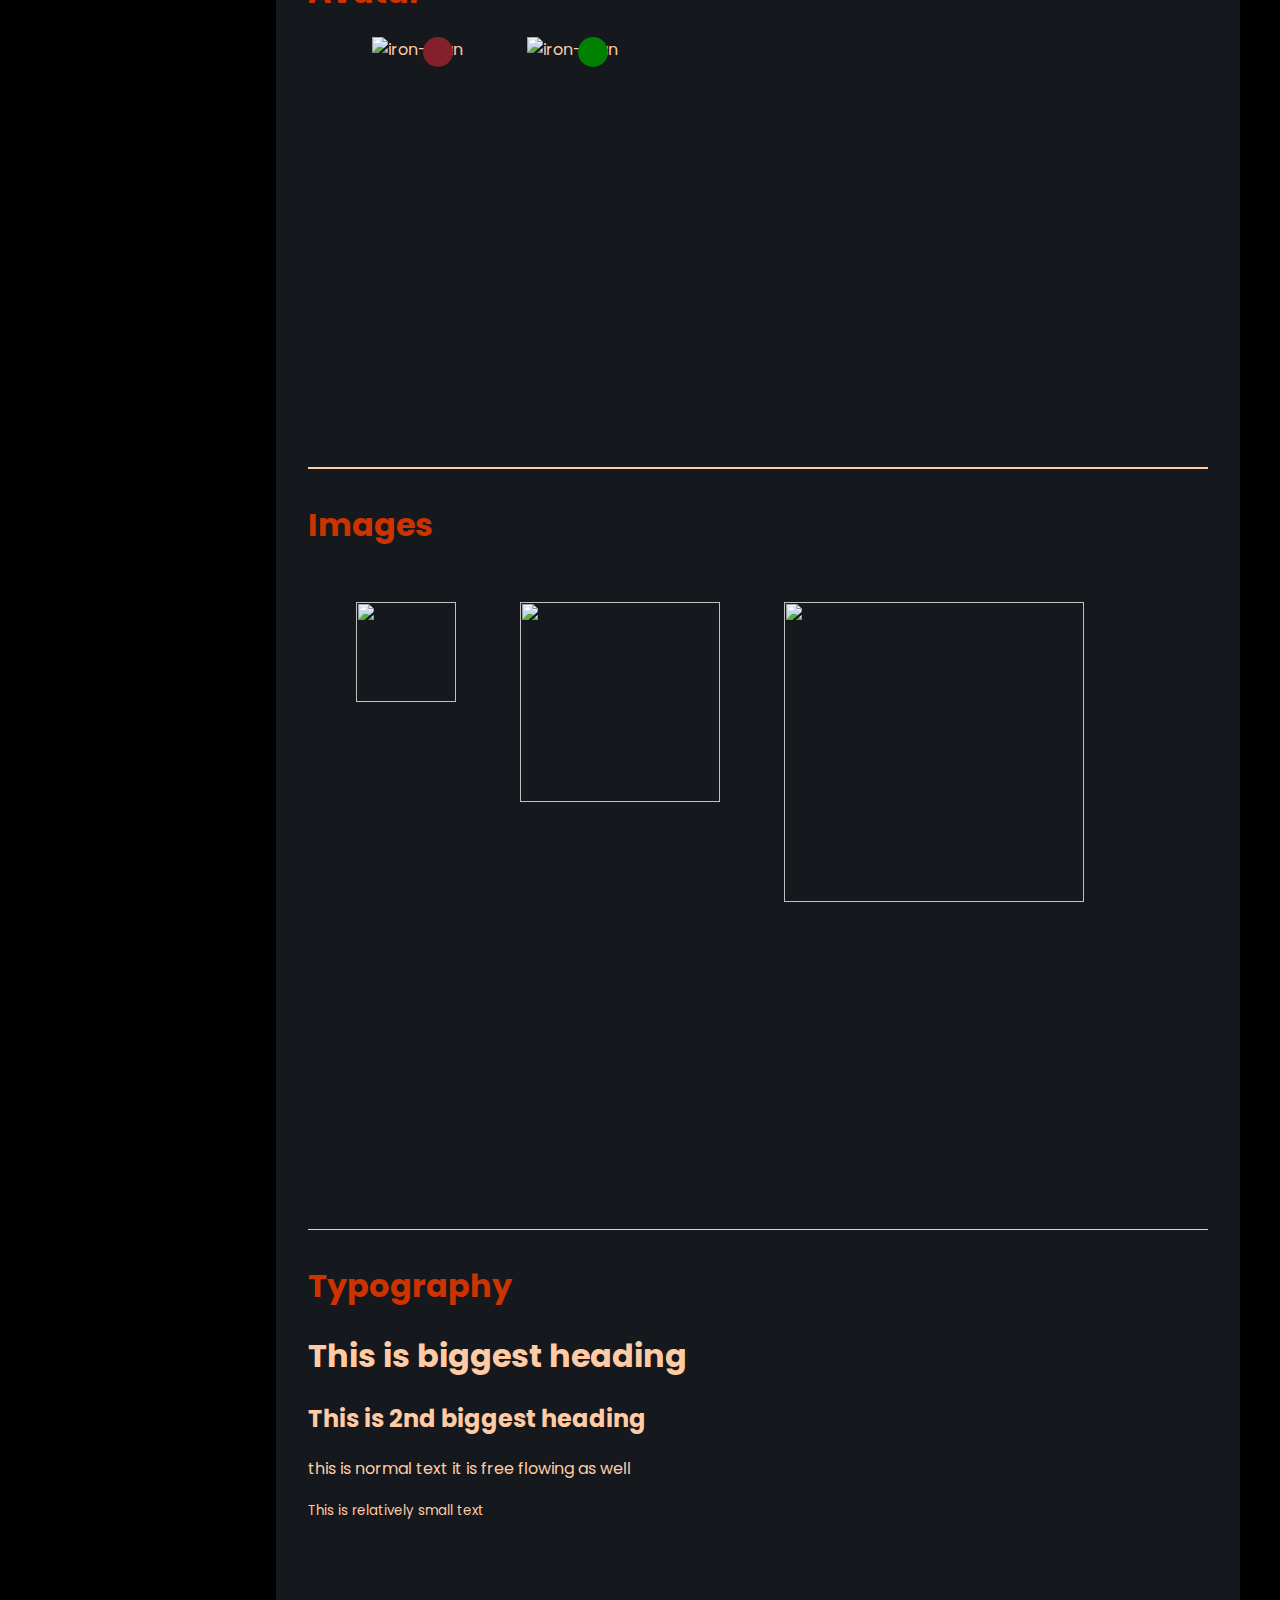
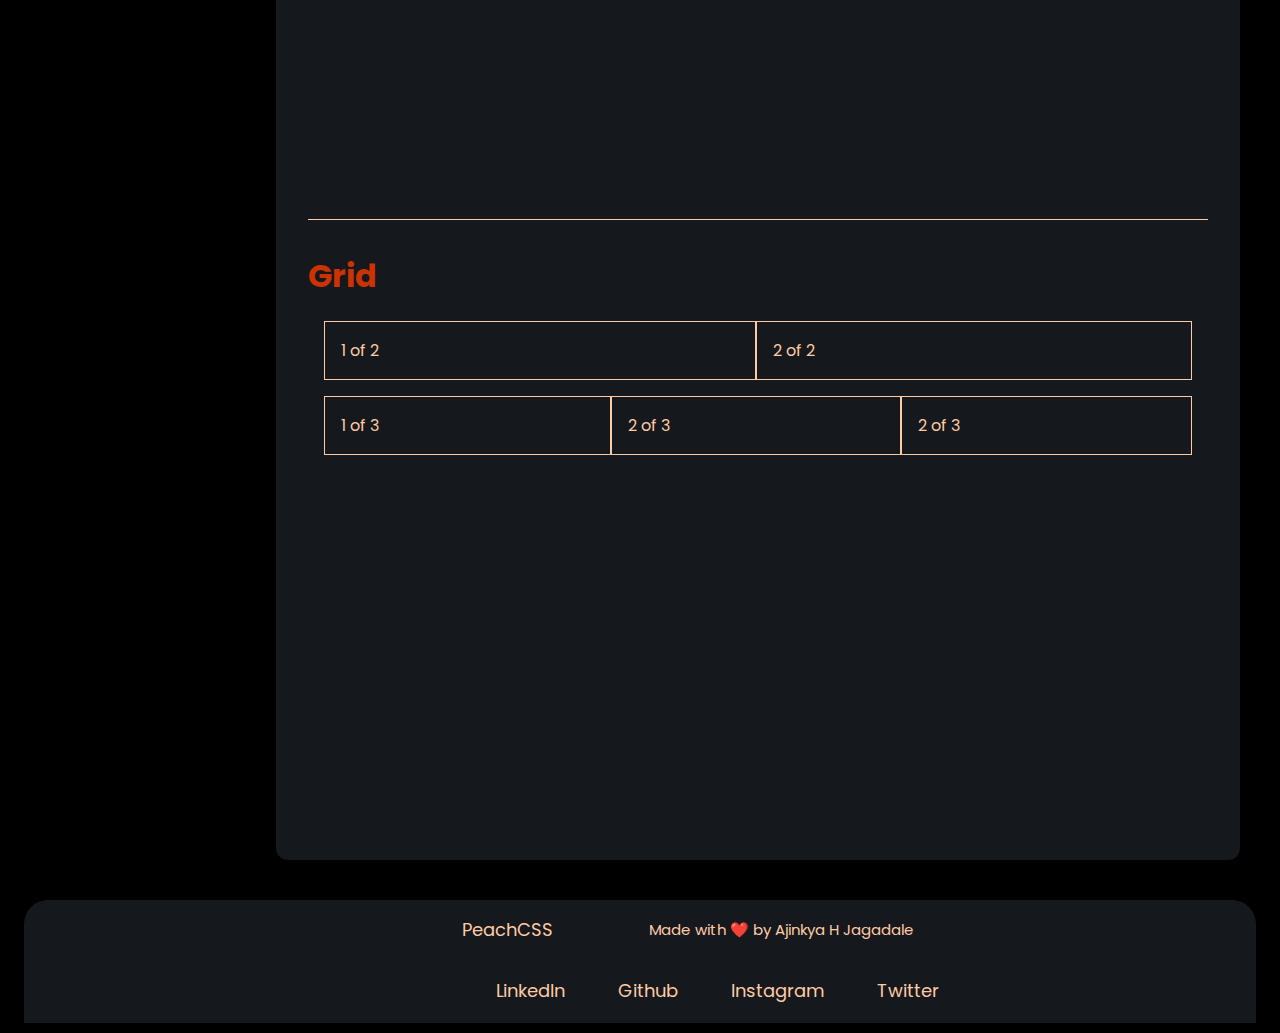
==== commit 5d284491: "update :e-commerce style" ====
--- a/main.html
+++ b/main.html
@@ -175,7 +175,7 @@
                     sandbox="allow-scripts allow-same-origin">
                 </iframe>
                 <h2  style="color: cyan;">E-commerce card</h2>
-                <div class="e-commerce">
+                <div class="e-com">
                     <div class="thumbnail">
                         <img style="border: 2px solid rgb(255, 203, 212);" width="250px" height="250px" src="https://image.spreadshirtmedia.com/image-server/v1/mp/products/T210A4MPA3176PT17X32Y57D1020707317FS2101/views/1,width=378,height=378,appearanceId=4,backgroundColor=F2F2F2,modelId=1543,crop=list/nodejs-logo-javascript-web-developer-mens-t-shirt.jpg"/>
                         <div class="new">New</div> 
--- a/style.css
+++ b/style.css
@@ -334,6 +334,29 @@
   border: 1px solid #ffcba4;
   padding: 1rem;
   margin: 1rem;
+}
+.e-com {
+  border: 1px solid black;
+  padding: 2rem;
+  margin: 2rem;
+  max-height: 350px;
+}
+.thumbnail {
+  position: relative;
+}
+.wishlist {
+  position: absolute;
+  top: 0px;
+  right: 0px;
+}
+.new {
+  color: white;
+  background-color: rgb(253, 185, 253);
+  border: 1px solid pink;
+  border-radius: 0.25rem;
+  position: absolute;
+  top: 0px;
+  left: 0px;
 }
 .modals {
   border: 2px solid #ffcba4;
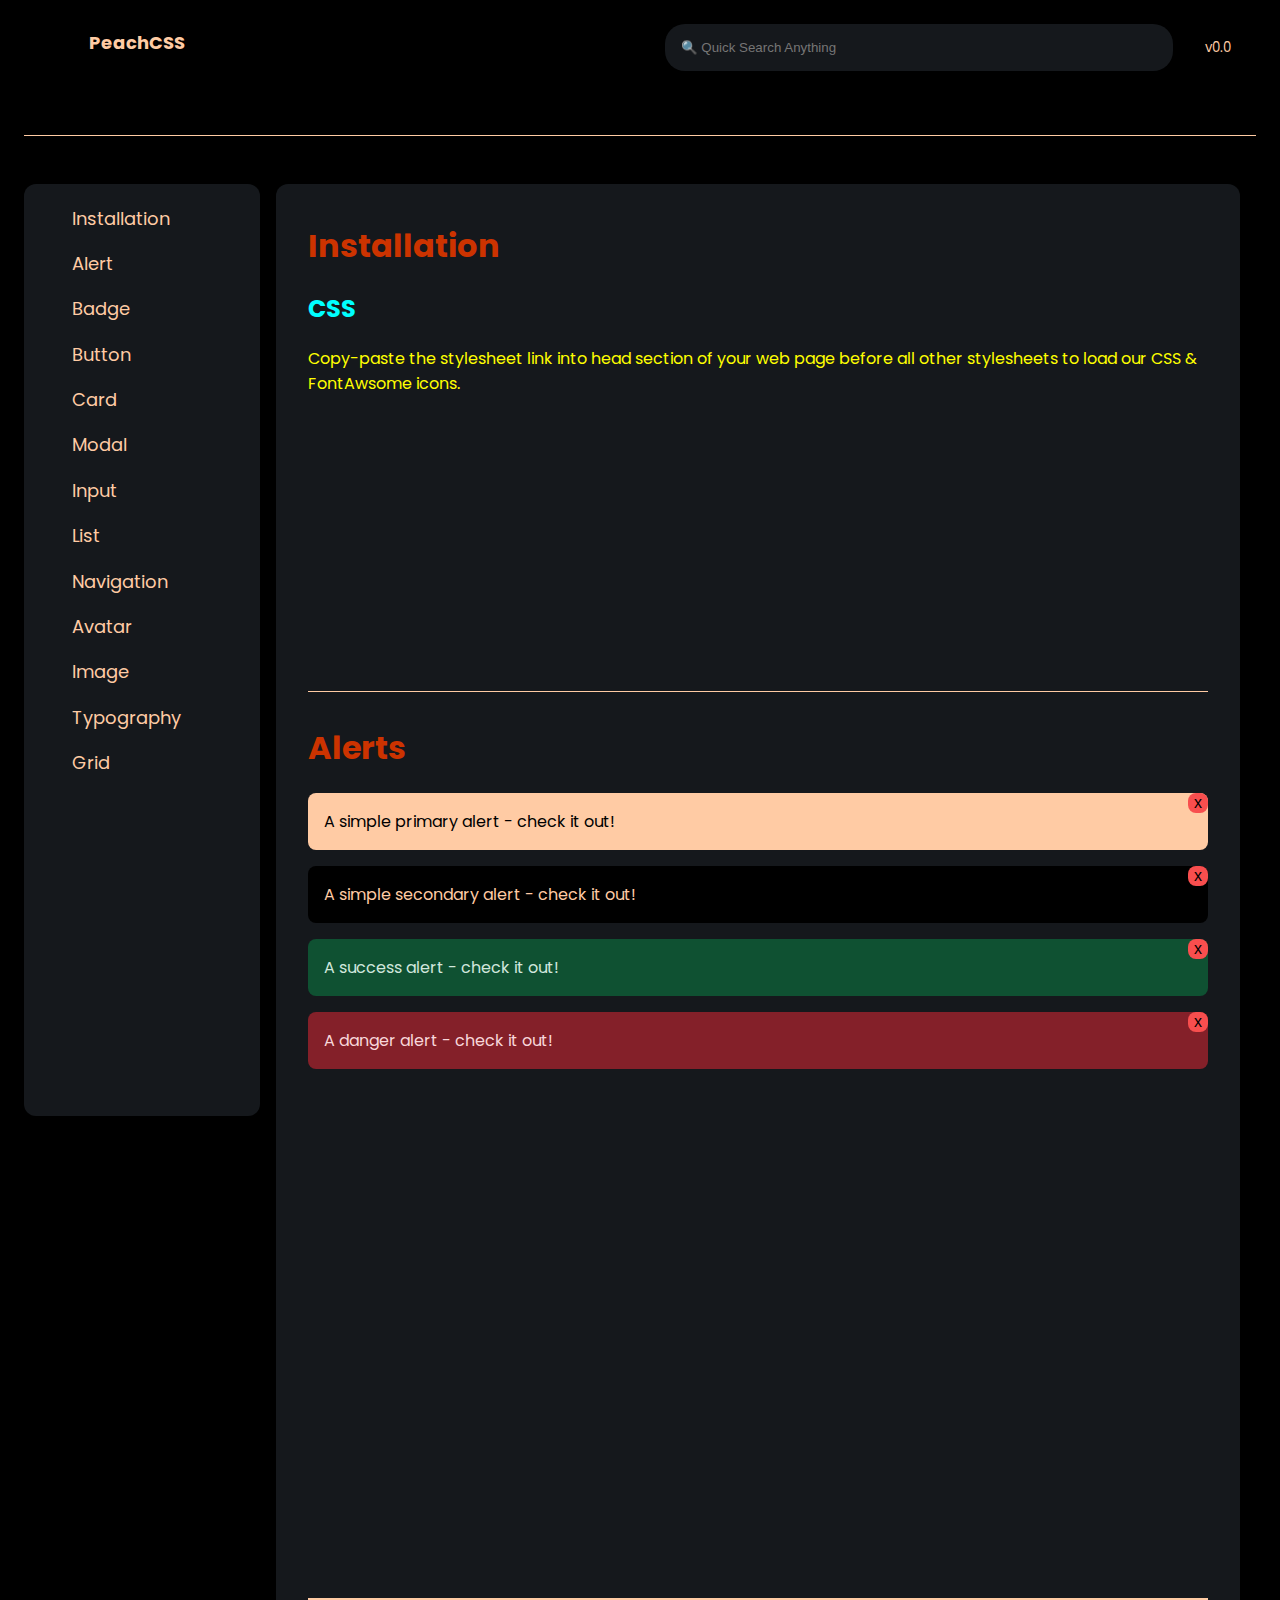
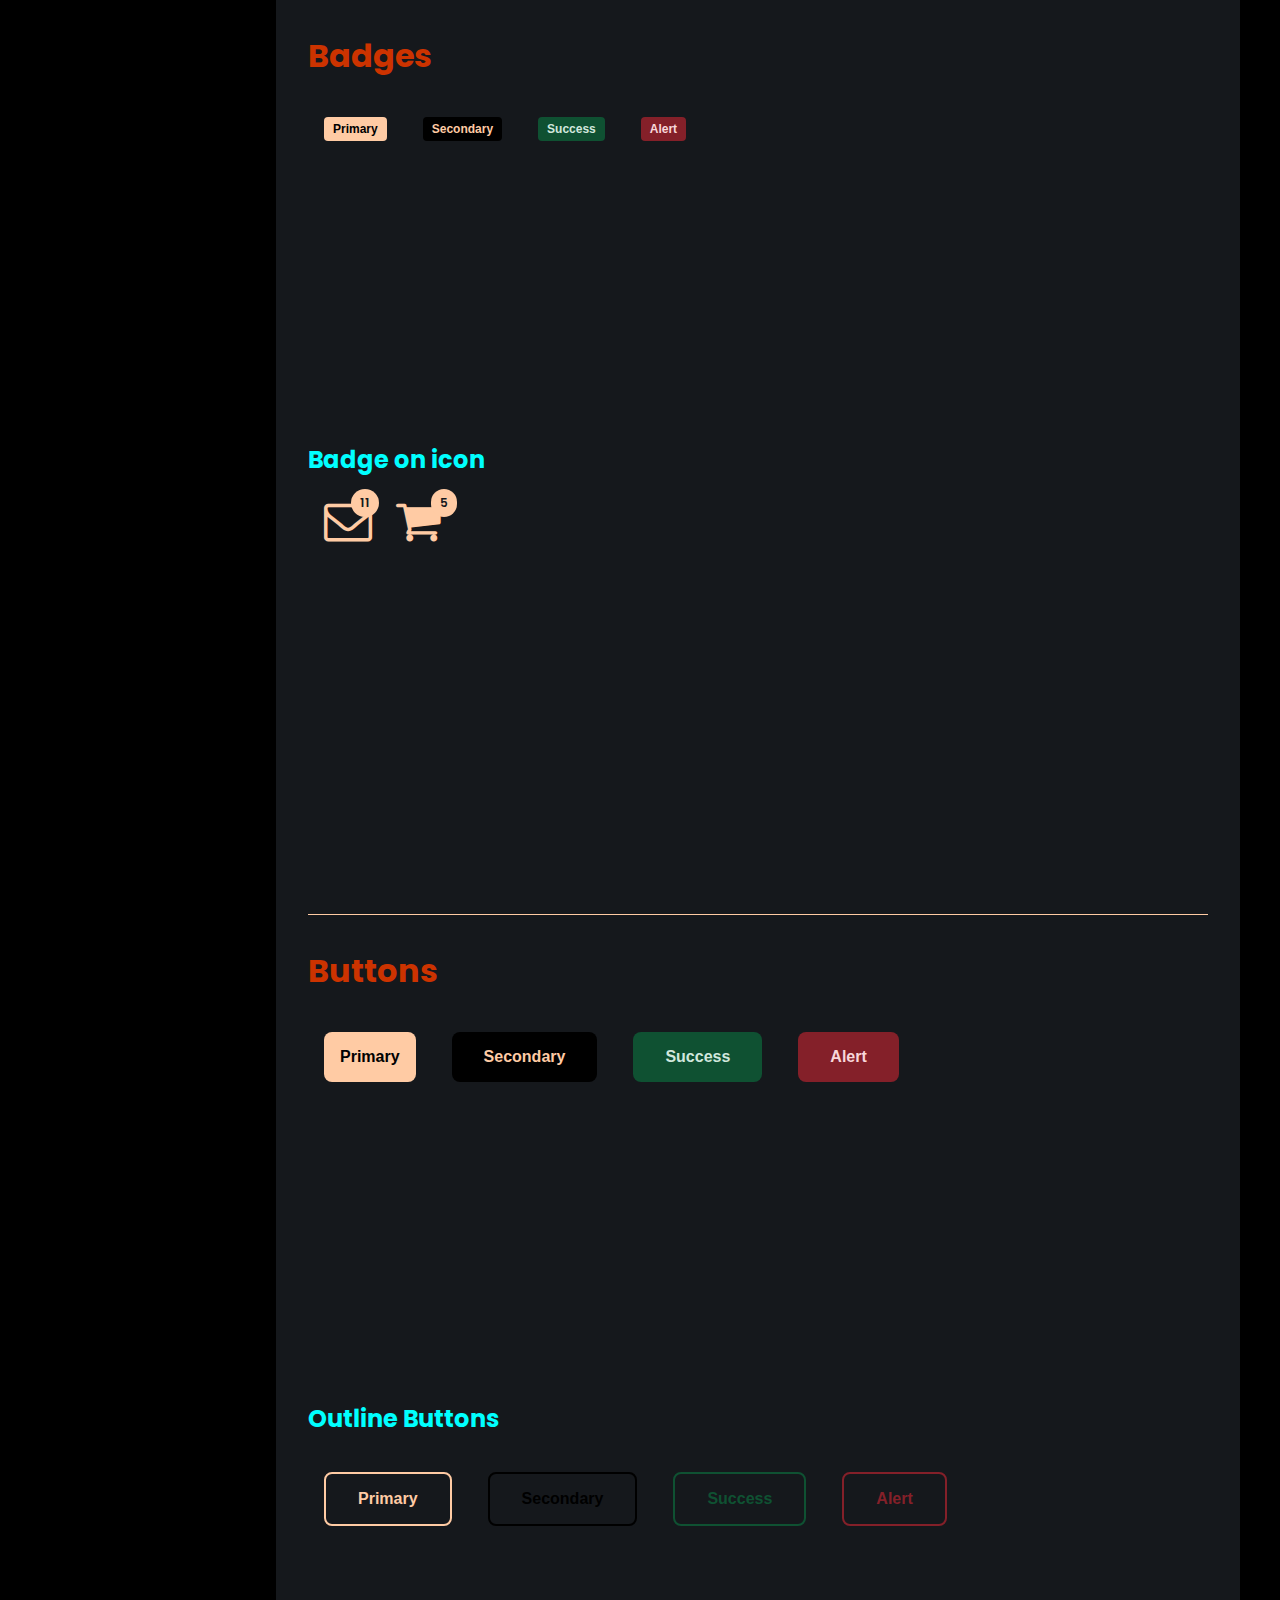
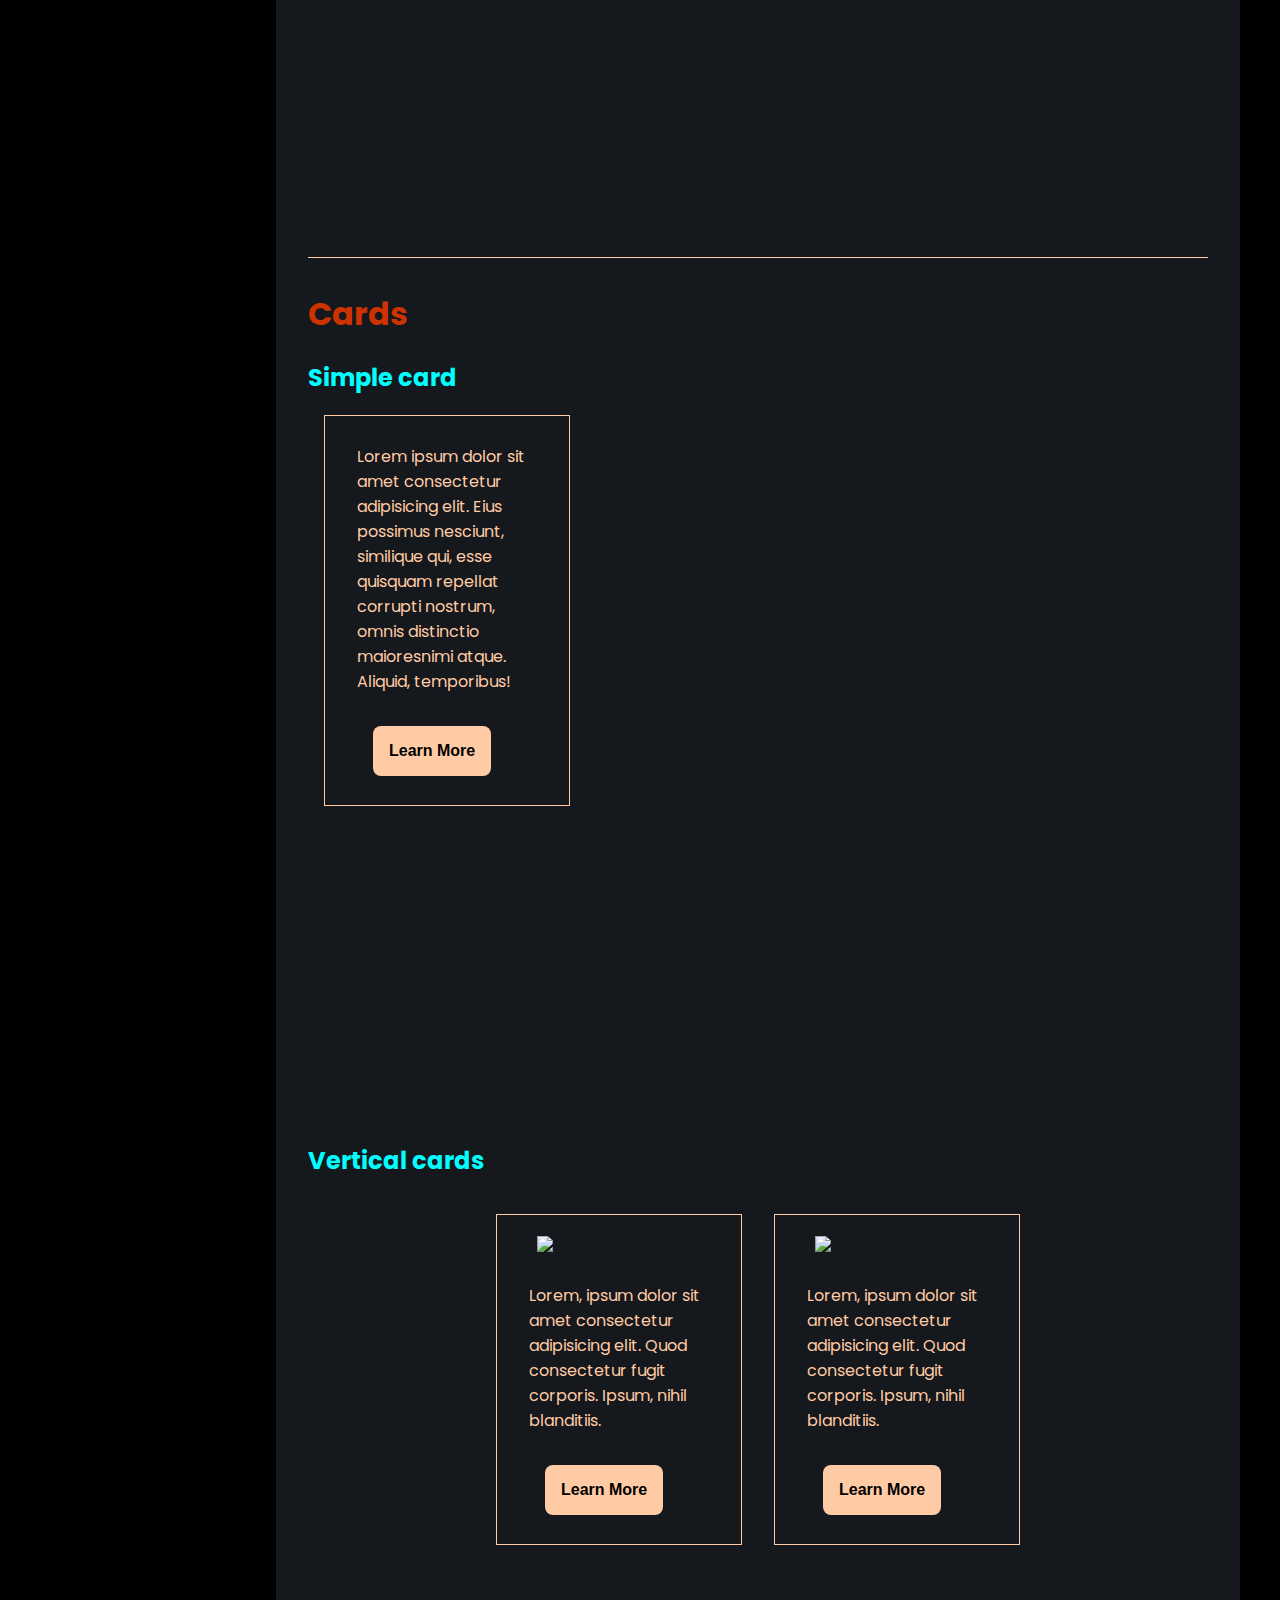
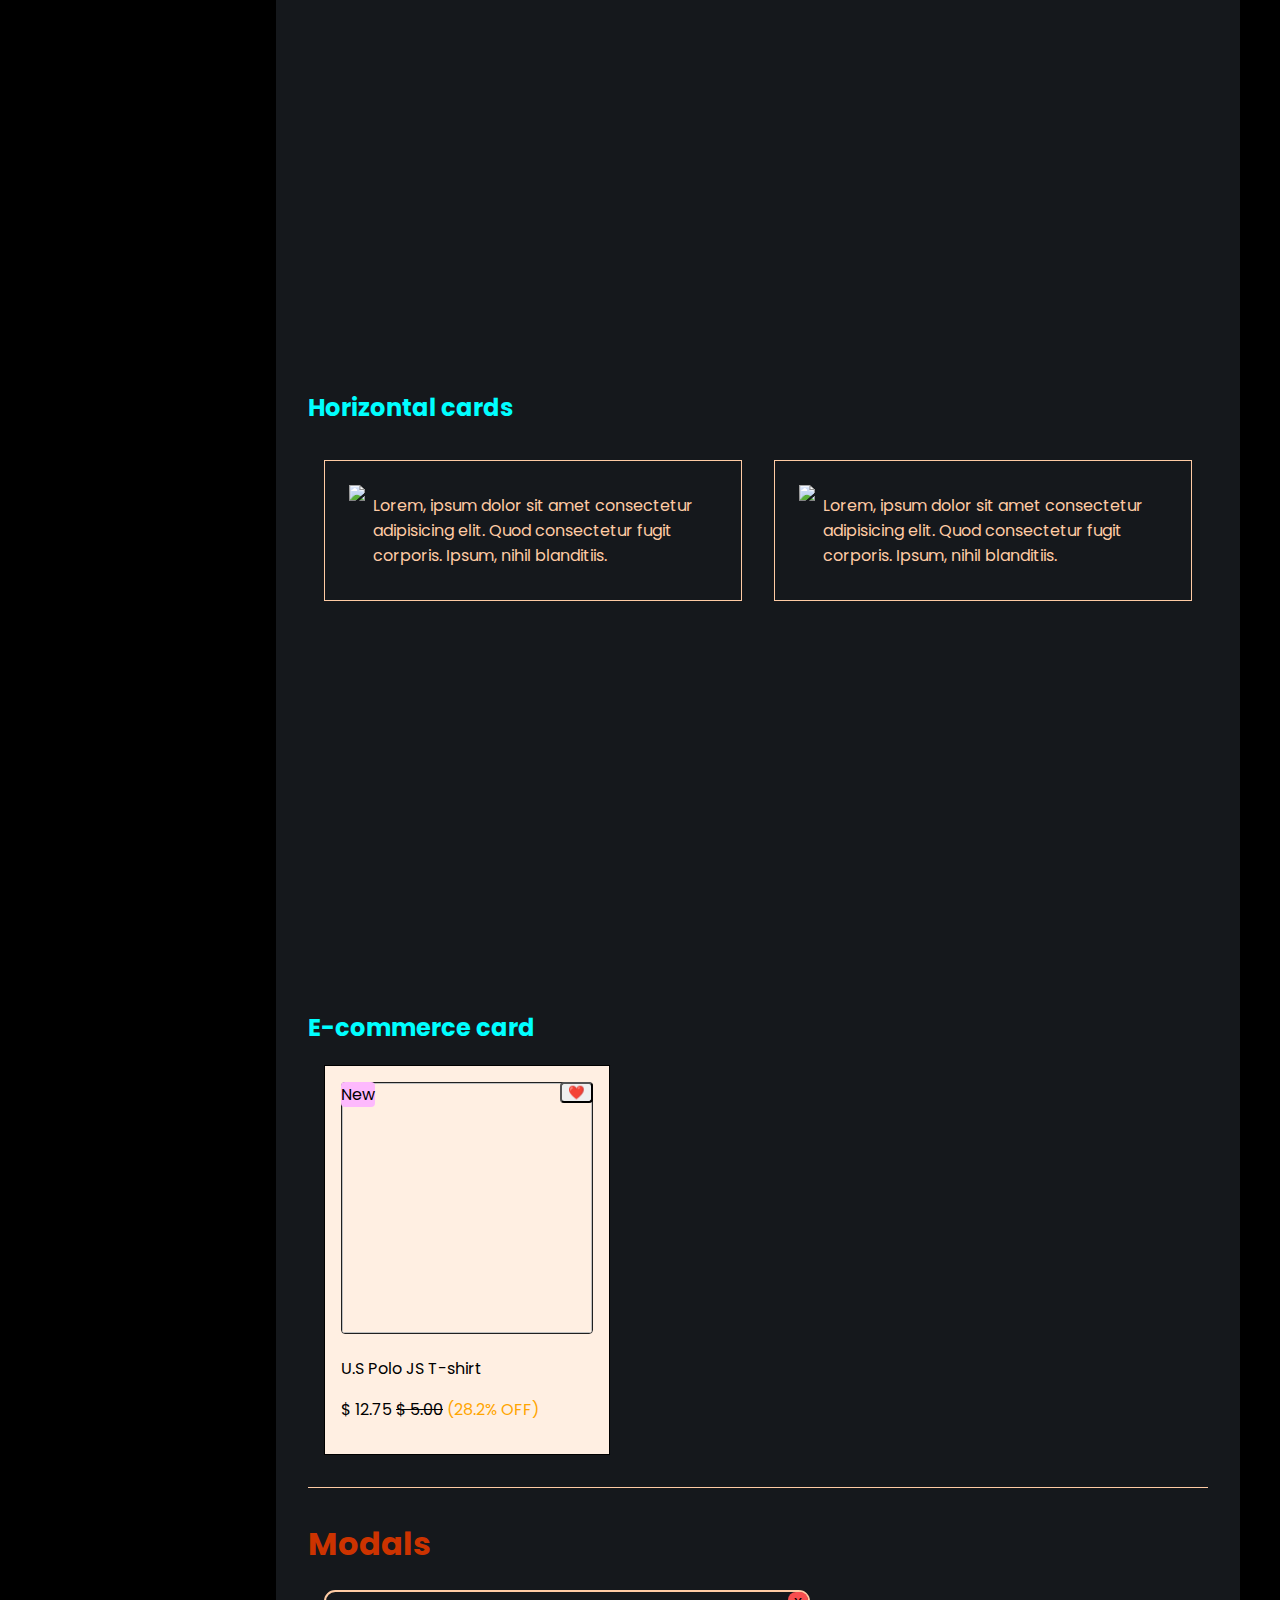
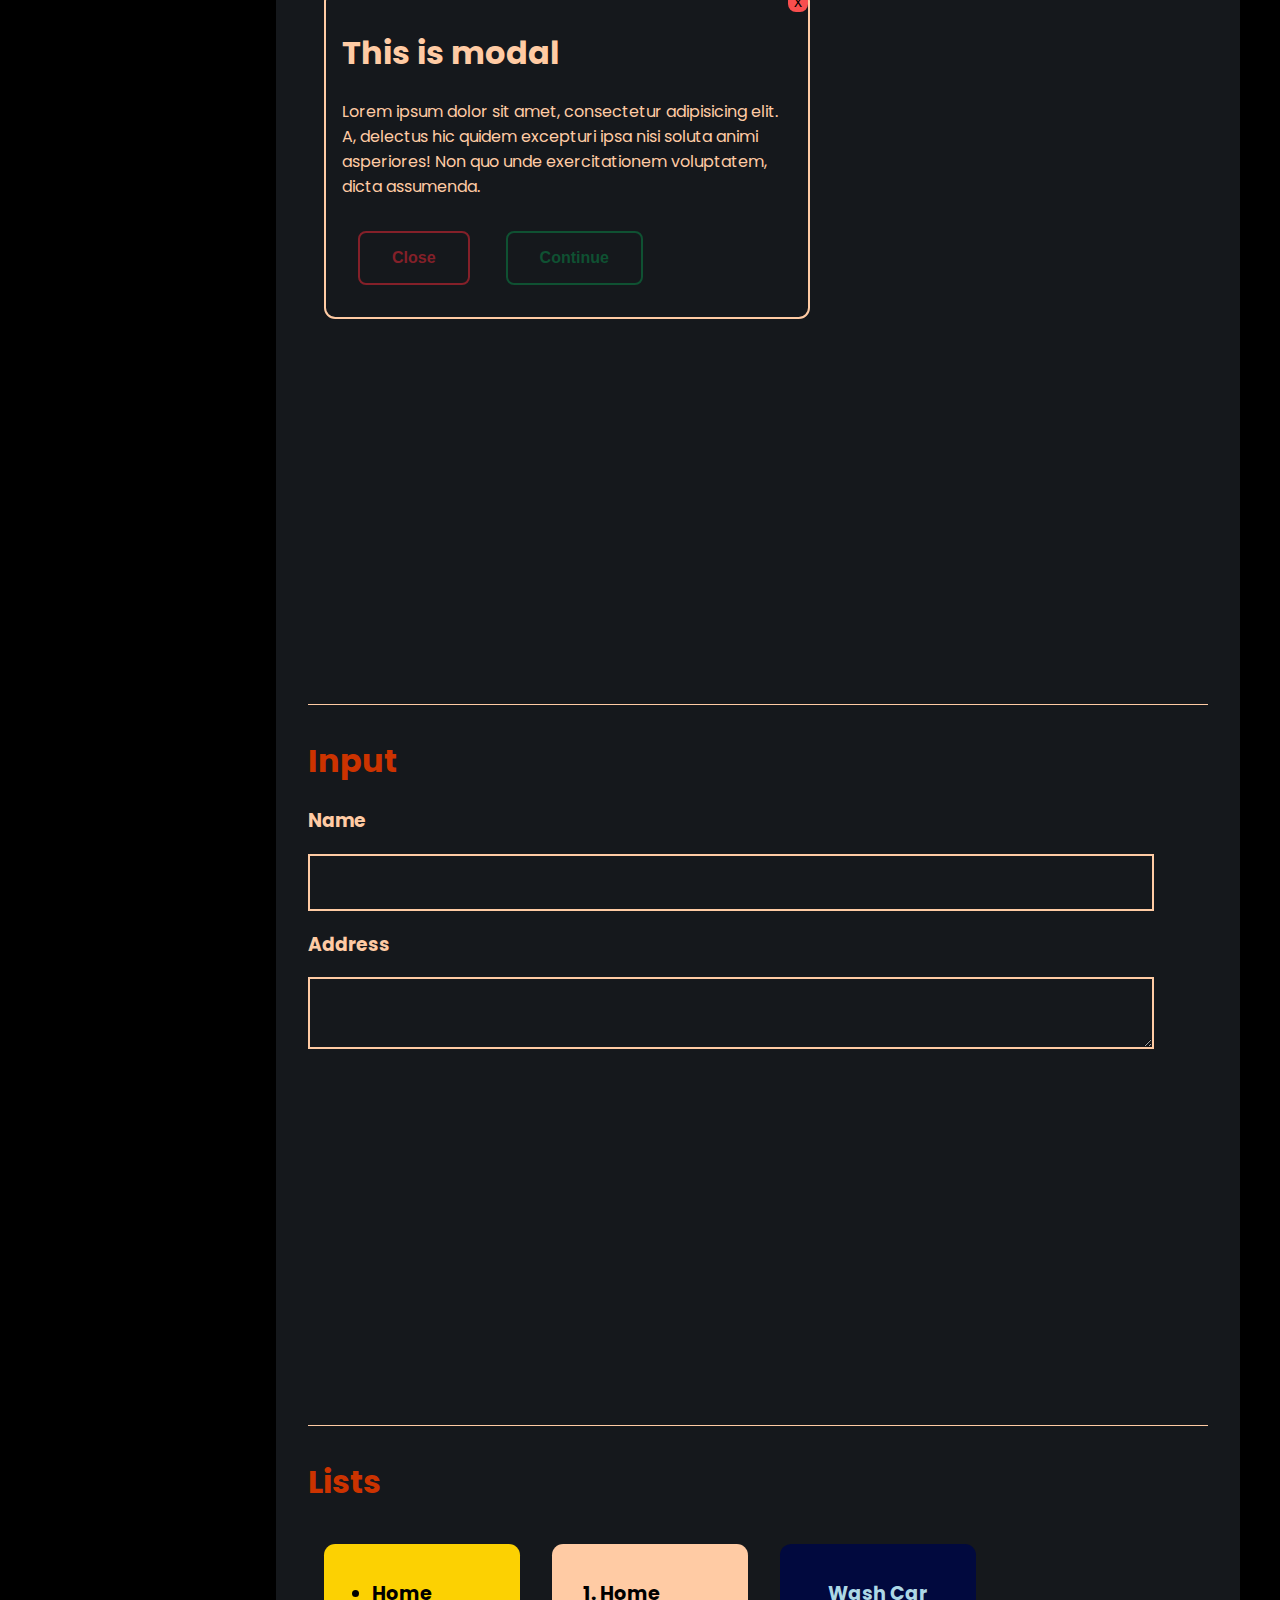
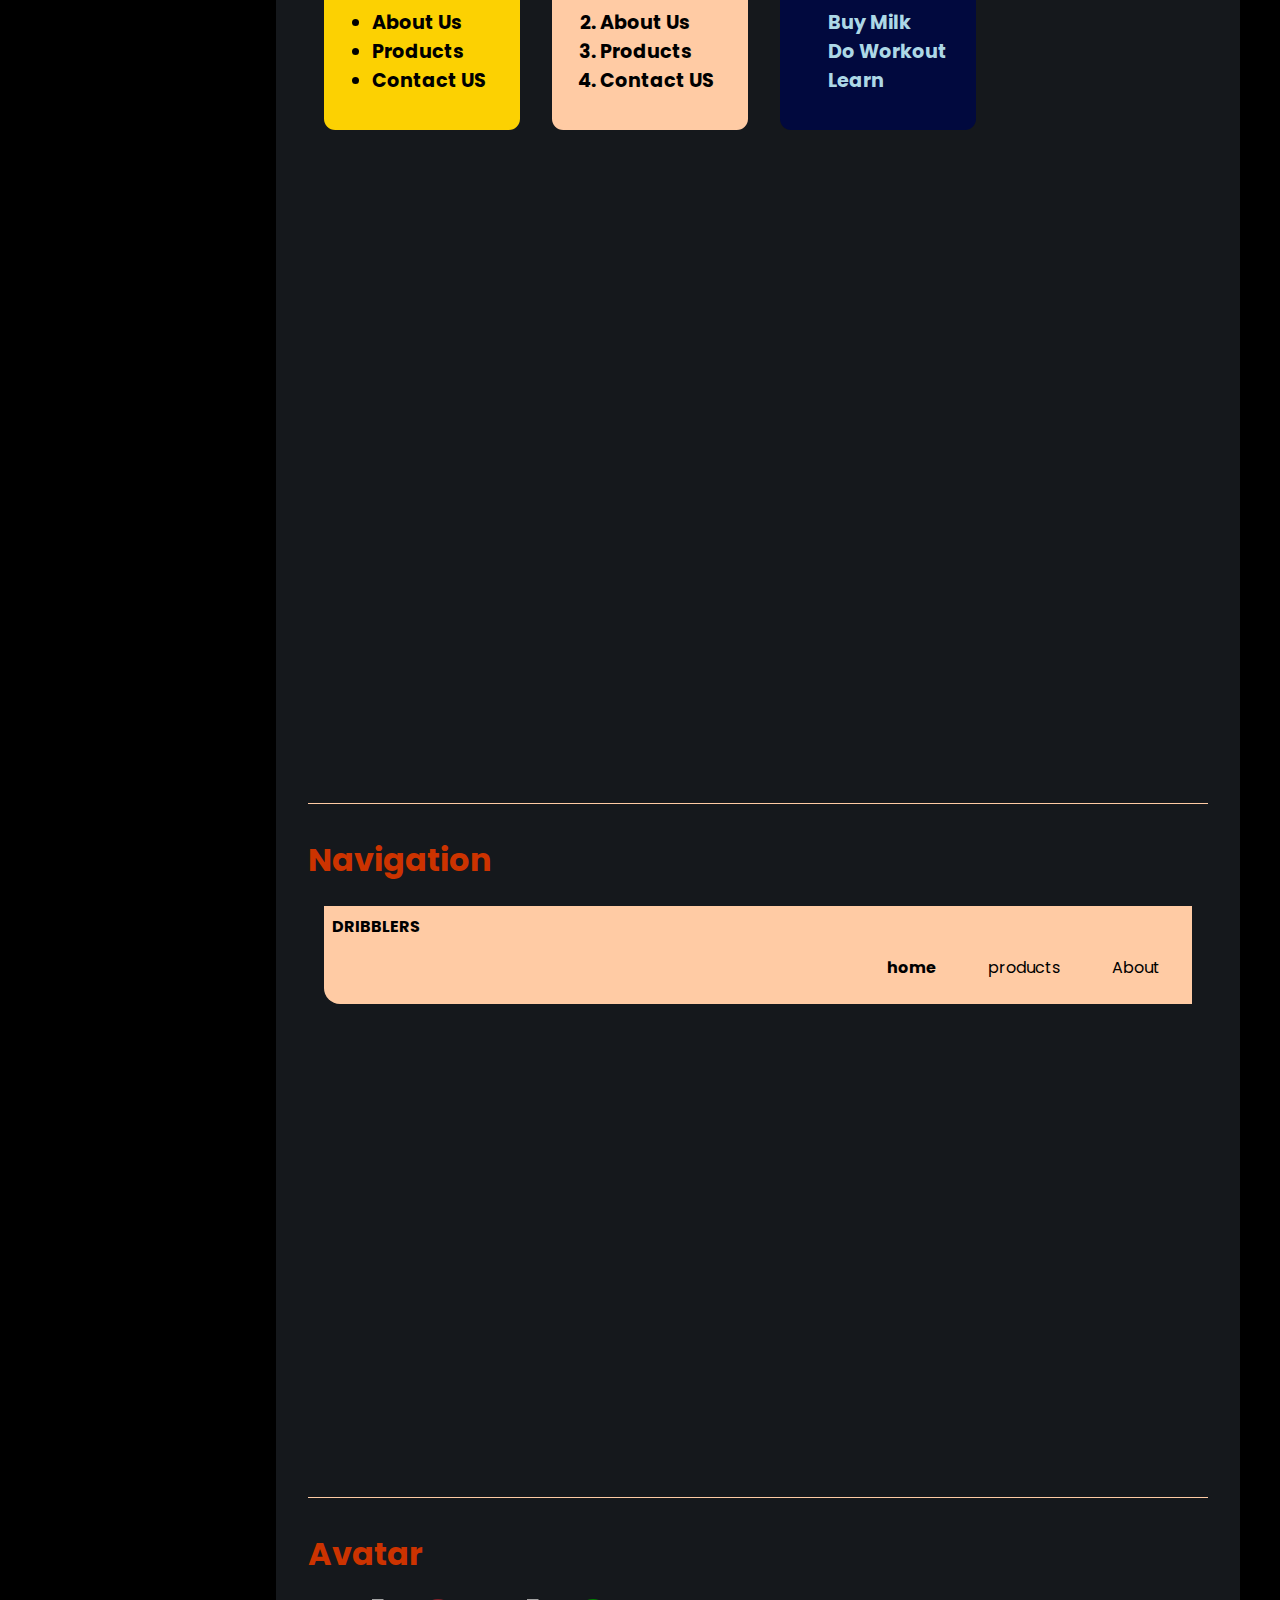
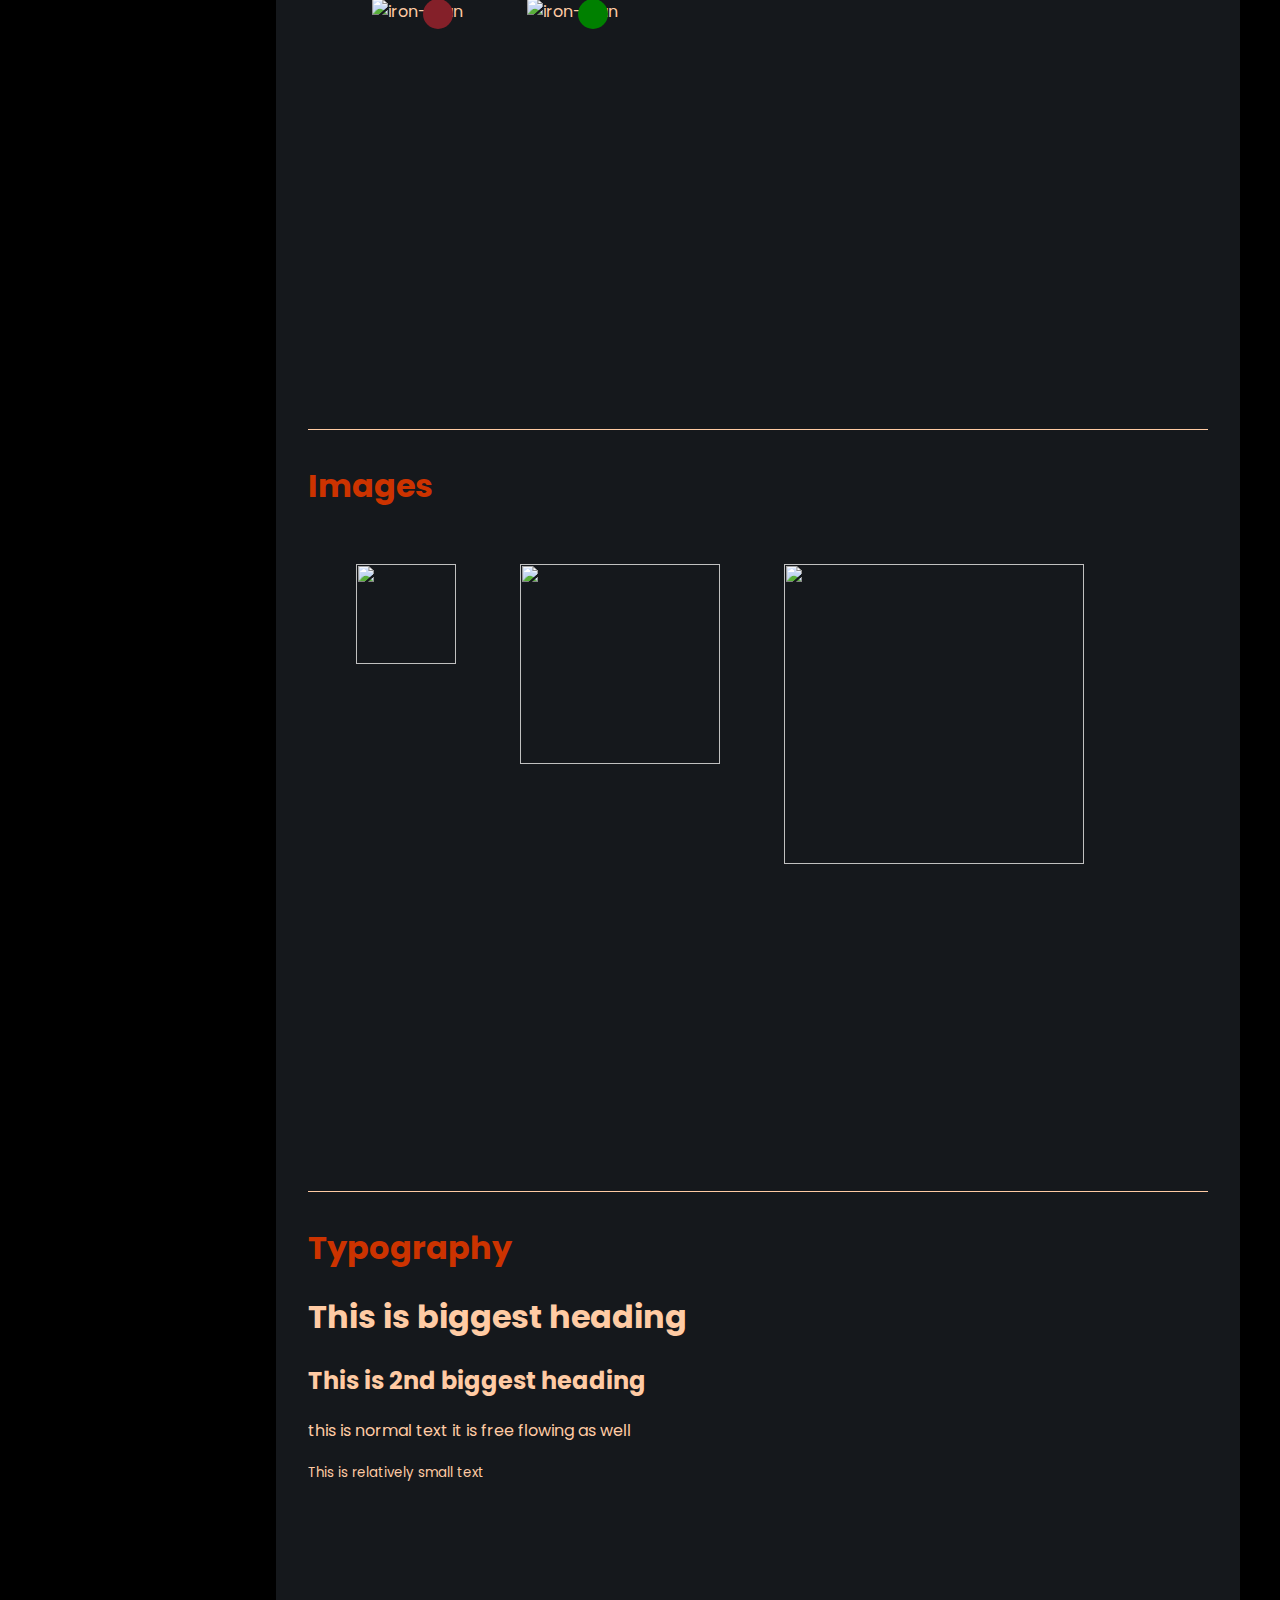
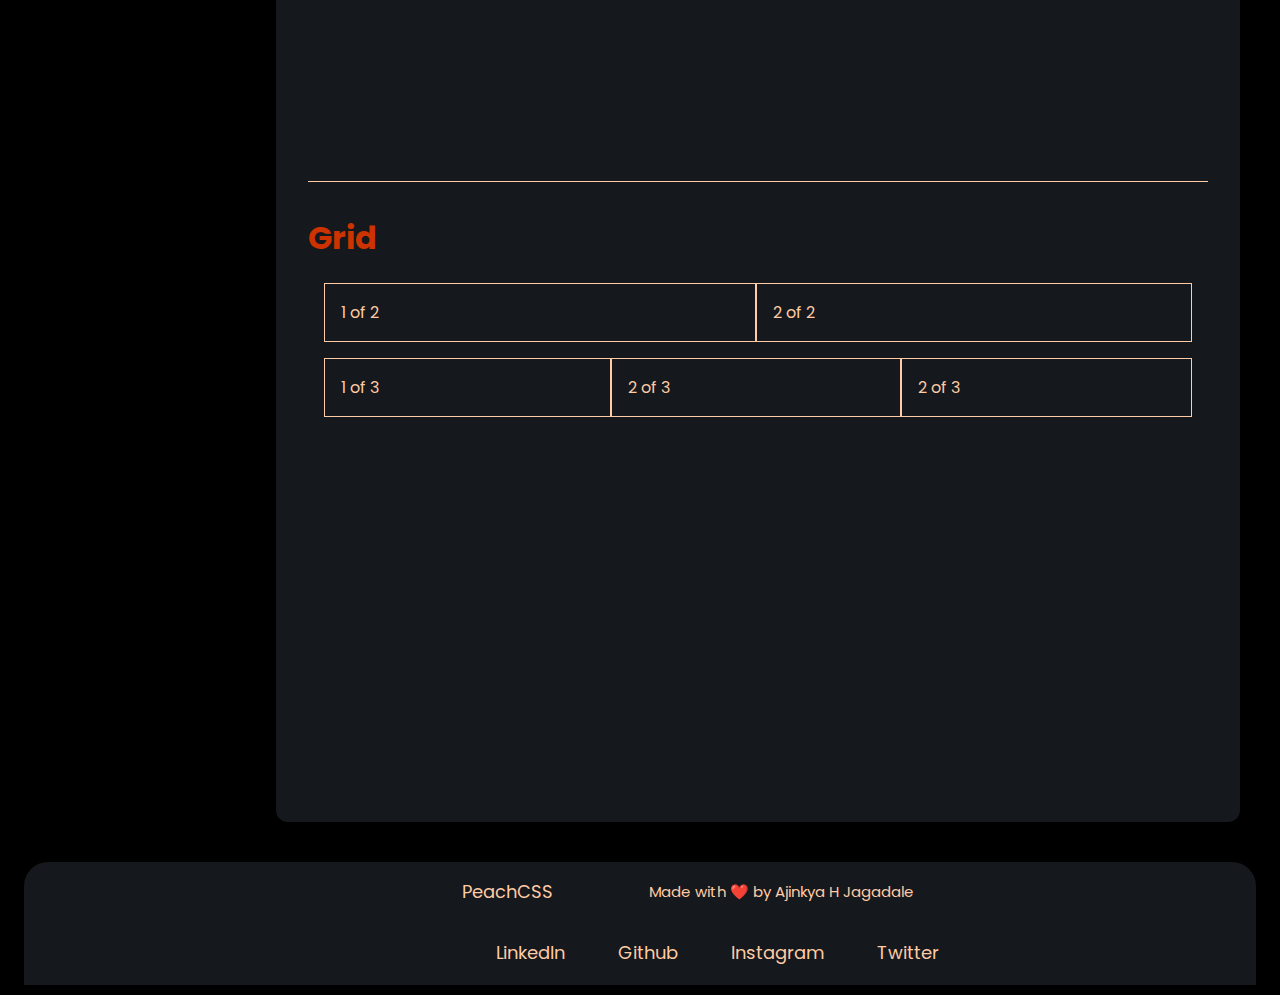
==== commit 36917edc: "update: e-com card" ====
--- a/main.html
+++ b/main.html
@@ -177,10 +177,9 @@
                 <h2  style="color: cyan;">E-commerce card</h2>
                 <div class="e-com">
                     <div class="thumbnail">
-                        <img style="border: 2px solid rgb(255, 203, 212);" width="250px" height="250px" src="https://image.spreadshirtmedia.com/image-server/v1/mp/products/T210A4MPA3176PT17X32Y57D1020707317FS2101/views/1,width=378,height=378,appearanceId=4,backgroundColor=F2F2F2,modelId=1543,crop=list/nodejs-logo-javascript-web-developer-mens-t-shirt.jpg"/>
+                        <img class="e-com-img" src="https://image.spreadshirtmedia.com/image-server/v1/mp/products/T210A4MPA3176PT17X32Y57D1020707317FS2101/views/1,width=378,height=378,appearanceId=4,backgroundColor=F2F2F2,modelId=1543,crop=list/nodejs-logo-javascript-web-developer-mens-t-shirt.jpg"/>
                         <div class="new">New</div> 
                         <button style="color: red;" class="wishlist">❤️</button>
-                    
                     </div>
                     <p>U.S Polo JS T-shirt </p>
                     <p>$ 12.75  <s>$ 5.00</s> <span style="color: orange">(28.2% OFF)</span></p>
--- a/style.css
+++ b/style.css
@@ -337,26 +337,34 @@
 }
 .e-com {
   border: 1px solid black;
-  padding: 2rem;
-  margin: 2rem;
-  max-height: 350px;
+  padding: 1rem;
+  margin: 1rem;
+  background-color: rgb(255, 239, 226);
+  color: black;
+  width: 28%;
+}
+.e-com-img {
+  border: 1px solid rgb(32, 32, 32);
+  width: 250px;
+  height: 250px;
+  border-radius: 0.25rem;
 }
 .thumbnail {
   position: relative;
 }
 .wishlist {
   position: absolute;
-  top: 0px;
-  right: 0px;
+  top: 0rem;
+  right: 0rem;
+  border-radius: 0.25rem;
 }
 .new {
-  color: white;
+  color: black;
   background-color: rgb(253, 185, 253);
-  border: 1px solid pink;
   border-radius: 0.25rem;
   position: absolute;
-  top: 0px;
-  left: 0px;
+  top: 0rem;
+  left: 0rem;
 }
 .modals {
   border: 2px solid #ffcba4;
